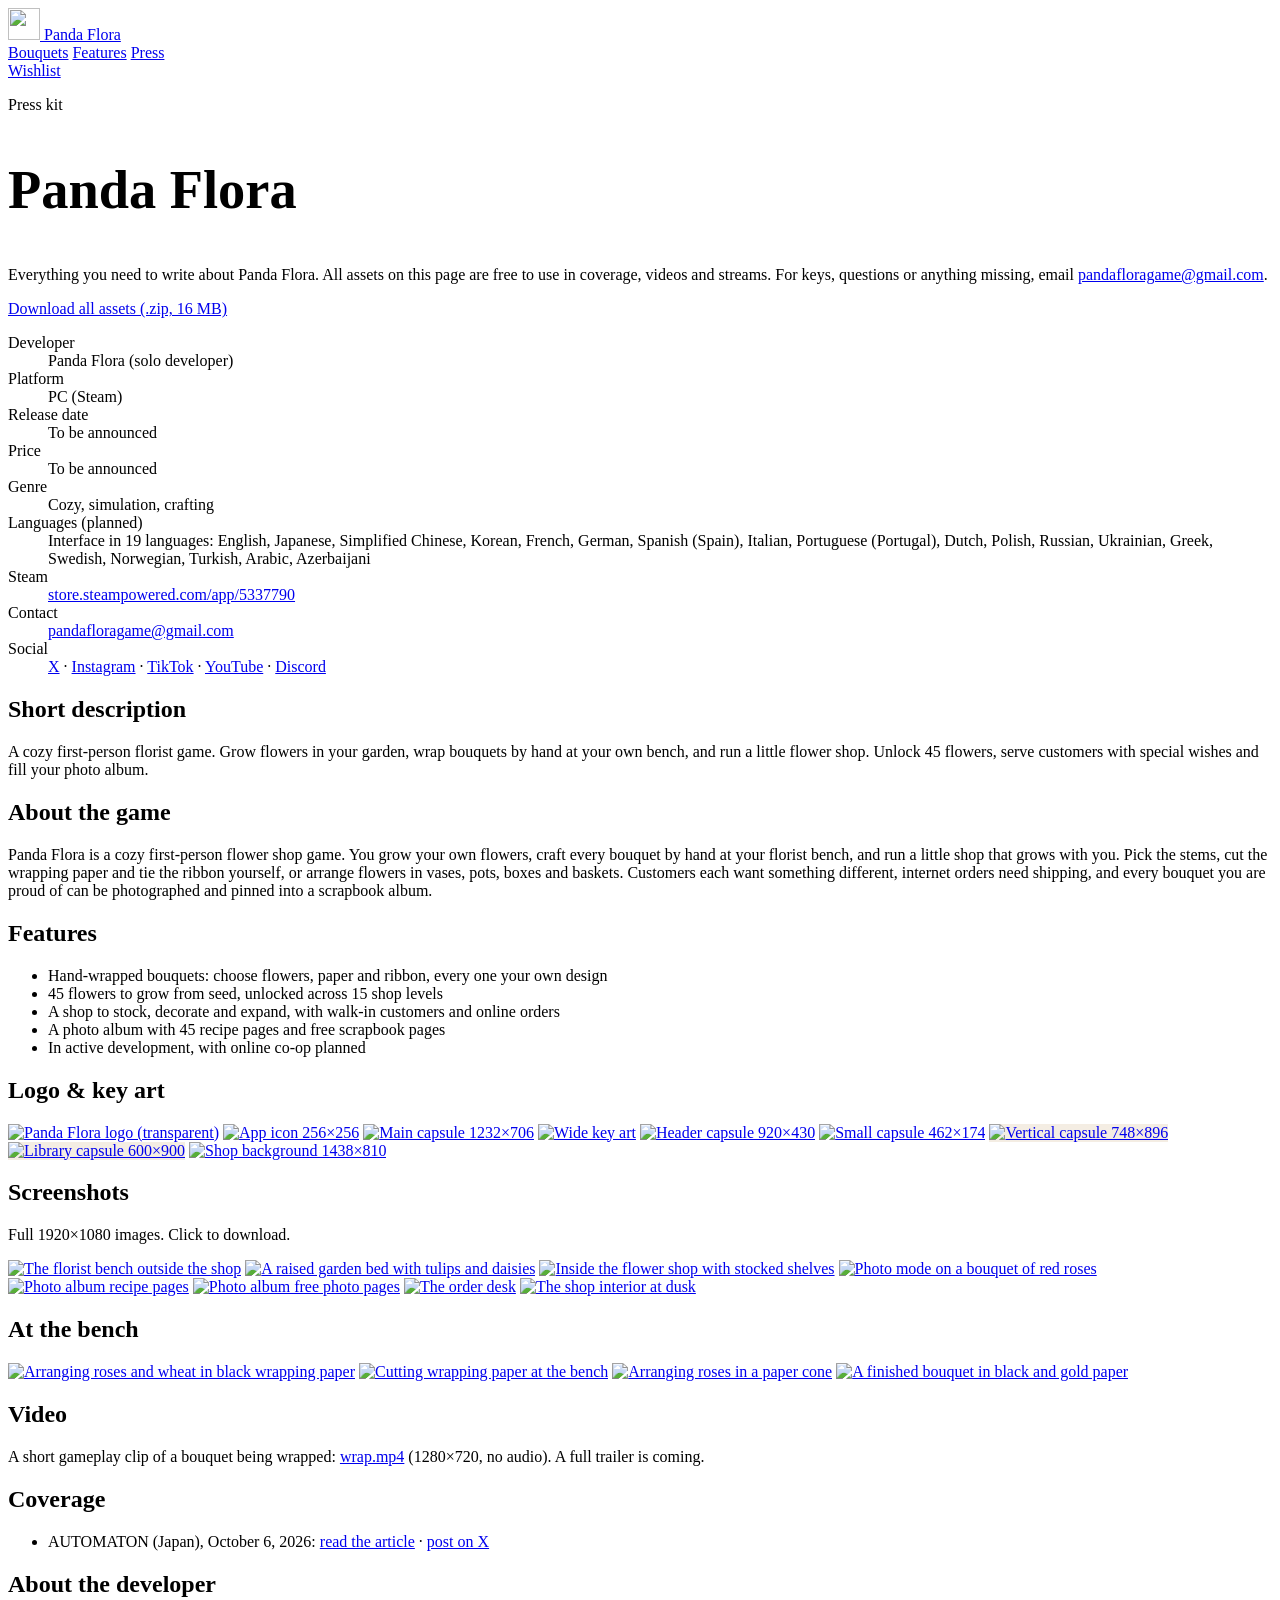
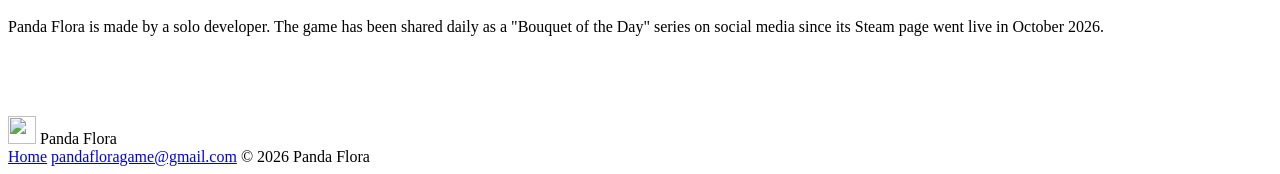
==== press.html @ a9ea6e79 "Add files via upload" ====
<!doctype html>
<html lang="en">
<head>
  <meta charset="utf-8">
  <meta name="viewport" content="width=device-width, initial-scale=1">
  <title>Press Kit · Panda Flora</title>
  <meta name="description" content="Press kit for Panda Flora, a cozy first-person flower shop game: fact sheet, description, logos, key art and screenshots.">
  <link rel="icon" type="image/png" href="assets/img/favicon.png">
  <link rel="preconnect" href="https://fonts.googleapis.com">
  <link rel="preconnect" href="https://fonts.gstatic.com" crossorigin>
  <link href="https://fonts.googleapis.com/css2?family=Fraunces:opsz,wght@9..144,500;9..144,600&family=Nunito+Sans:opsz,wght@6..12,400;6..12,600;6..12,700&display=swap" rel="stylesheet">
  <link rel="stylesheet" href="assets/css/style.css">
</head>
<body>

<header class="nav is-scrolled">
  <div class="nav__inner">
    <a class="nav__brand" href="index.html" aria-label="Panda Flora home">
      <img src="assets/img/favicon.png" alt="" width="32" height="32">
      <span>Panda Flora</span>
    </a>
    <nav class="nav__links" aria-label="Main">
      <a href="index.html#bouquets">Bouquets</a>
      <a href="index.html#features">Features</a>
      <a href="press.html" aria-current="page">Press</a>
    </nav>
    <div class="nav__actions">
      <a class="btn btn--small btn--primary js-steam" href="https://store.steampowered.com/app/5337790/Panda_Flora/">Wishlist</a>
    </div>
  </div>
</header>

<main class="wrap">
  <section class="press-hero">
    <p class="eyebrow">Press kit</p>
    <h1 style="font-size: clamp(2.2rem, 5vw, 3.4rem);">Panda Flora</h1>
    <p>Everything you need to write about Panda Flora. All assets on this page are free to use in coverage, videos and streams. For keys, questions or anything missing, email <a href="mailto:pandafloragame@gmail.com">pandafloragame@gmail.com</a>.</p>
    <p><a class="btn btn--primary" href="assets/presskit/panda-flora-presskit.zip" download>Download all assets (.zip, 16 MB)</a></p>
  </section>

  <div class="press-grid">
    <aside class="facts glass">
      <dl>
        <div><dt>Developer</dt><dd>Panda Flora (solo developer)</dd></div>
        <div><dt>Platform</dt><dd>PC (Steam)</dd></div>
        <div><dt>Release date</dt><dd>To be announced</dd></div>
        <div><dt>Price</dt><dd>To be announced</dd></div>
        <div><dt>Genre</dt><dd>Cozy, simulation, crafting</dd></div>
        <div><dt>Languages (planned)</dt><dd>Interface in 19 languages: English, Japanese, Simplified Chinese, Korean, French, German, Spanish (Spain), Italian, Portuguese (Portugal), Dutch, Polish, Russian, Ukrainian, Greek, Swedish, Norwegian, Turkish, Arabic, Azerbaijani</dd></div>
        <div><dt>Steam</dt><dd><a class="js-steam" href="https://store.steampowered.com/app/5337790/Panda_Flora/">store.steampowered.com/app/5337790</a></dd></div>
        <div><dt>Contact</dt><dd><a href="mailto:pandafloragame@gmail.com">pandafloragame@gmail.com</a></dd></div>
        <div><dt>Social</dt><dd><a href="https://x.com/PandaFloraGame" target="_blank" rel="noopener">X</a> · <a href="https://www.instagram.com/pandafloragame/" target="_blank" rel="noopener">Instagram</a> · <a href="https://www.tiktok.com/@pandafloragame" target="_blank" rel="noopener">TikTok</a> · <a href="https://www.youtube.com/@PandaFloraGame" target="_blank" rel="noopener">YouTube</a> · <a href="https://discord.gg/ZaYYqCMU4R" target="_blank" rel="noopener">Discord</a></dd></div>
      </dl>
    </aside>

    <div class="press-body">
      <h2>Short description</h2>
      <p>A cozy first-person florist game. Grow flowers in your garden, wrap bouquets by hand at your own bench, and run a little flower shop. Unlock 45 flowers, serve customers with special wishes and fill your photo album.</p>

      <h2>About the game</h2>
      <p>Panda Flora is a cozy first-person flower shop game. You grow your own flowers, craft every bouquet by hand at your florist bench, and run a little shop that grows with you. Pick the stems, cut the wrapping paper and tie the ribbon yourself, or arrange flowers in vases, pots, boxes and baskets. Customers each want something different, internet orders need shipping, and every bouquet you are proud of can be photographed and pinned into a scrapbook album.</p>

      <h2>Features</h2>
      <ul>
        <li>Hand-wrapped bouquets: choose flowers, paper and ribbon, every one your own design</li>
        <li>45 flowers to grow from seed, unlocked across 15 shop levels</li>
        <li>A shop to stock, decorate and expand, with walk-in customers and online orders</li>
        <li>A photo album with 45 recipe pages and free scrapbook pages</li>
        <li>In active development, with online co-op planned</li>
      </ul>

      <h2>Logo &amp; key art</h2>
      <div class="asset-grid">
        <a class="logo-tile" href="assets/img/press/panda-flora-logo-1280x720.png" download><img src="assets/img/logo.png" alt="Panda Flora logo (transparent)" loading="lazy"></a>
        <a class="logo-tile" href="assets/img/press/panda-flora-icon-256.png" download><img src="assets/img/press/panda-flora-icon-256.png" alt="App icon 256×256" loading="lazy"></a>
        <a href="assets/img/capsule.jpg" download><img src="assets/img/capsule.jpg" alt="Main capsule 1232×706" loading="lazy"></a>
        <a href="assets/img/hero.jpg" download><img src="assets/img/hero.jpg" alt="Wide key art" loading="lazy"></a>
        <a href="assets/img/press/panda-flora-header-920x430.png" download><img src="assets/img/press/panda-flora-header-920x430.png" alt="Header capsule 920×430" loading="lazy"></a>
        <a href="assets/img/press/panda-flora-small-462x174.png" download><img src="assets/img/press/panda-flora-small-462x174.png" alt="Small capsule 462×174" loading="lazy"></a>
        <a href="assets/img/press/panda-flora-vertical-748x896.png" download><img src="assets/img/press/panda-flora-vertical-748x896.png" alt="Vertical capsule 748×896" loading="lazy" style="object-fit:contain;background:#f4ede3"></a>
        <a href="assets/img/press/panda-flora-library-600x900.png" download><img src="assets/img/press/panda-flora-library-600x900.png" alt="Library capsule 600×900" loading="lazy" style="object-fit:contain;background:#f4ede3"></a>
        <a href="assets/img/press/panda-flora-background-1438x810.png" download><img src="assets/img/press/panda-flora-background-1438x810.png" alt="Shop background 1438×810" loading="lazy"></a>
      </div>

      <h2>Screenshots</h2>
      <p>Full 1920×1080 images. Click to download.</p>
      <div class="asset-grid">
        <a href="assets/img/press/ss-01.jpg" download><img src="assets/img/press/ss-01-thumb.jpg" alt="The florist bench outside the shop" loading="lazy"></a>
        <a href="assets/img/press/ss-02.jpg" download><img src="assets/img/press/ss-02-thumb.jpg" alt="A raised garden bed with tulips and daisies" loading="lazy"></a>
        <a href="assets/img/press/ss-03.jpg" download><img src="assets/img/press/ss-03-thumb.jpg" alt="Inside the flower shop with stocked shelves" loading="lazy"></a>
        <a href="assets/img/press/ss-04.jpg" download><img src="assets/img/press/ss-04-thumb.jpg" alt="Photo mode on a bouquet of red roses" loading="lazy"></a>
        <a href="assets/img/press/ss-05.jpg" download><img src="assets/img/press/ss-05-thumb.jpg" alt="Photo album recipe pages" loading="lazy"></a>
        <a href="assets/img/press/ss-06.jpg" download><img src="assets/img/press/ss-06-thumb.jpg" alt="Photo album free photo pages" loading="lazy"></a>
        <a href="assets/img/press/ss-07.jpg" download><img src="assets/img/press/ss-07-thumb.jpg" alt="The order desk" loading="lazy"></a>
        <a href="assets/img/press/ss-08.jpg" download><img src="assets/img/press/ss-08-thumb.jpg" alt="The shop interior at dusk" loading="lazy"></a>
      </div>

      <h2>At the bench</h2>
      <div class="asset-grid">
        <a href="assets/img/shots/wrap-day9.jpg" download><img src="assets/img/shots/wrap-day9.jpg" alt="Arranging roses and wheat in black wrapping paper" loading="lazy"></a>
        <a href="assets/img/shots/cut-paper.jpg" download><img src="assets/img/shots/cut-paper.jpg" alt="Cutting wrapping paper at the bench" loading="lazy"></a>
        <a href="assets/img/shots/arrange.jpg" download><img src="assets/img/shots/arrange.jpg" alt="Arranging roses in a paper cone" loading="lazy"></a>
        <a href="assets/img/shots/top-view.jpg" download><img src="assets/img/shots/top-view.jpg" alt="A finished bouquet in black and gold paper" loading="lazy"></a>
      </div>

      <h2>Video</h2>
      <p>A short gameplay clip of a bouquet being wrapped: <a href="assets/video/wrap.mp4" download>wrap.mp4</a> (1280×720, no audio). A full trailer is coming.</p>

      <h2>Coverage</h2>
      <ul>
        <li>AUTOMATON (Japan), October 6, 2026: <a href="https://automaton-media.com/articles/newsjp/20261006-471999/" target="_blank" rel="noopener">read the article</a> · <a href="https://x.com/AUTOMATONJapan/status/2107328982559629386" target="_blank" rel="noopener">post on X</a></li>
      </ul>

      <h2>About the developer</h2>
      <p>Panda Flora is made by a solo developer. The game has been shared daily as a "Bouquet of the Day" series on social media since its Steam page went live in October 2026.</p>
    </div>
  </div>
</main>

<footer class="footer" style="margin-top: 80px;">
  <div class="wrap footer__inner">
    <div class="footer__brand">
      <img src="assets/img/favicon.png" alt="" width="28" height="28">
      <span>Panda Flora</span>
    </div>
    <div class="footer__meta">
      <a href="index.html">Home</a>
      <a href="mailto:pandafloragame@gmail.com">pandafloragame@gmail.com</a>
      <span>© 2026 Panda Flora</span>
    </div>
  </div>
</footer>

<script>
  document.querySelectorAll(".js-steam").forEach(function (a) {
    a.href = "https://store.steampowered.com/app/5337790/Panda_Flora/?utm_source=pandaflora_site&utm_medium=presskit";
    a.target = "_blank"; a.rel = "noopener";
  });
</script>
</body>
</html>
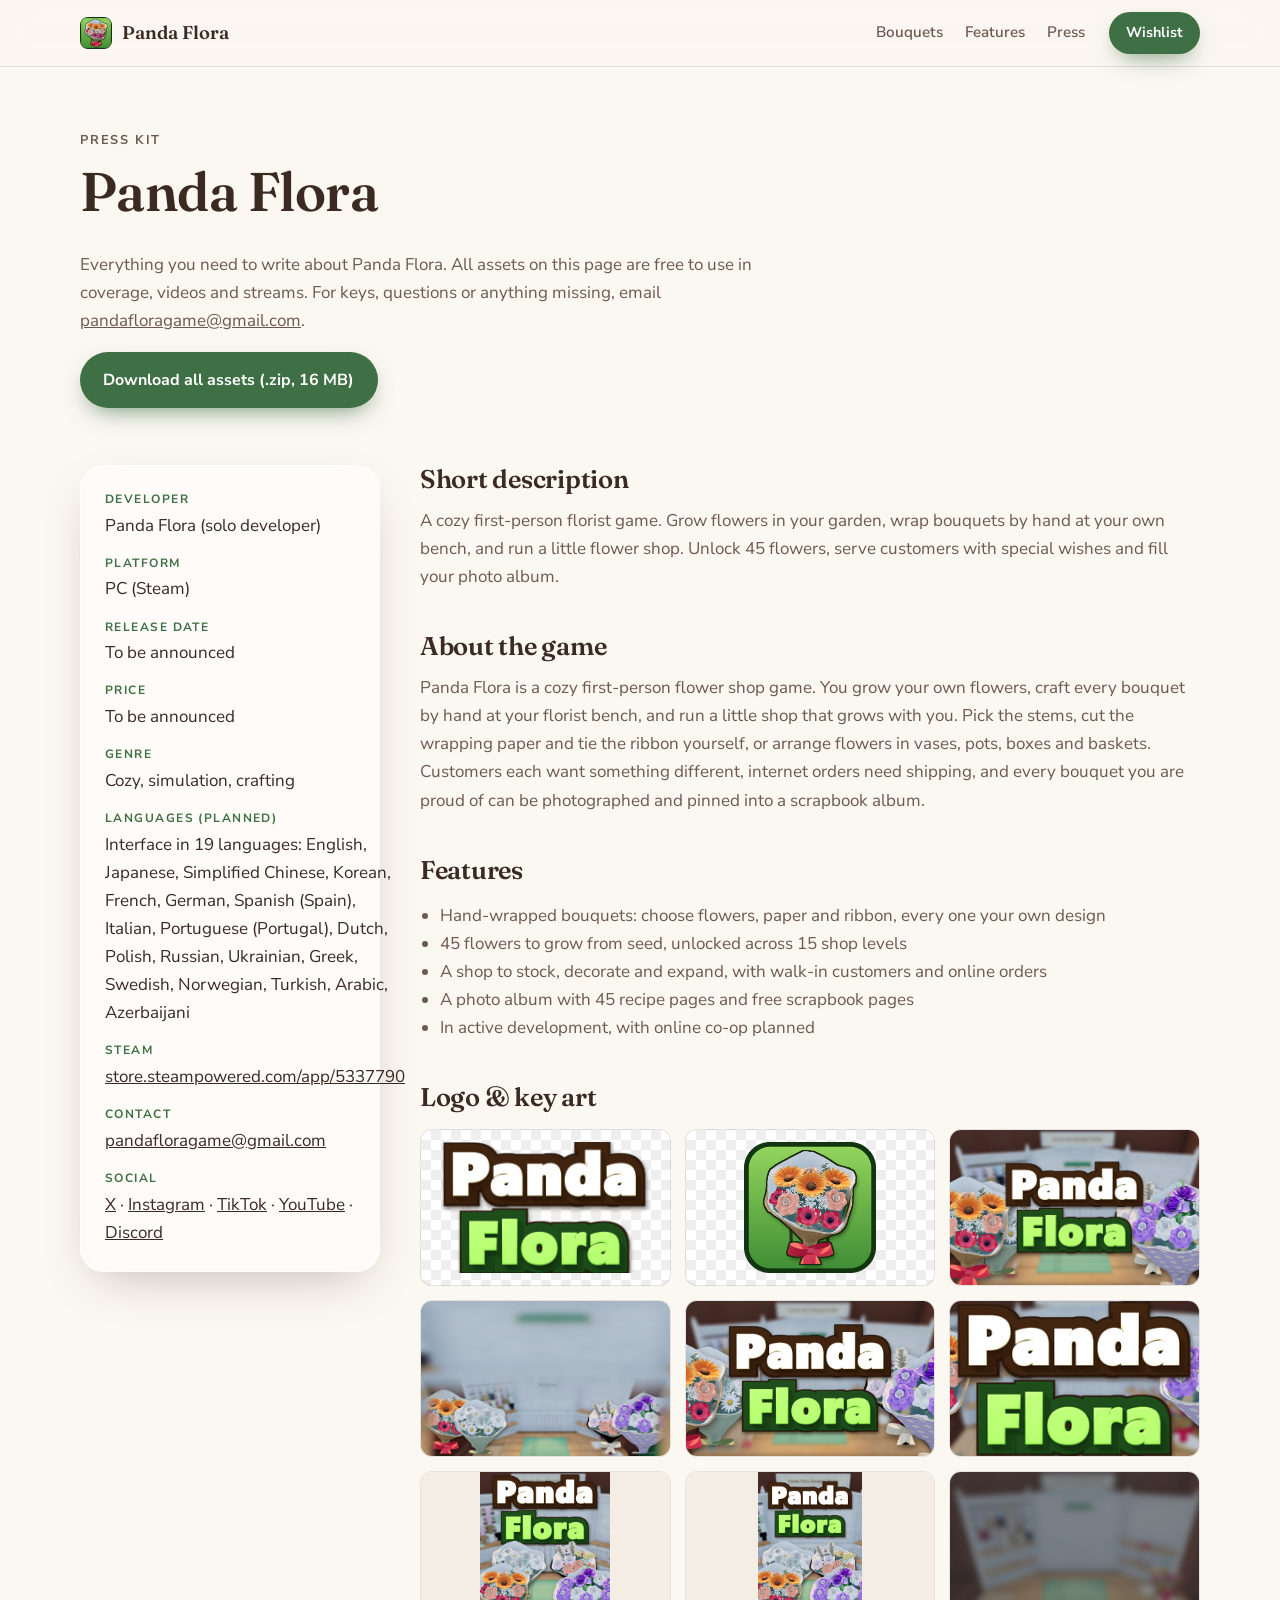
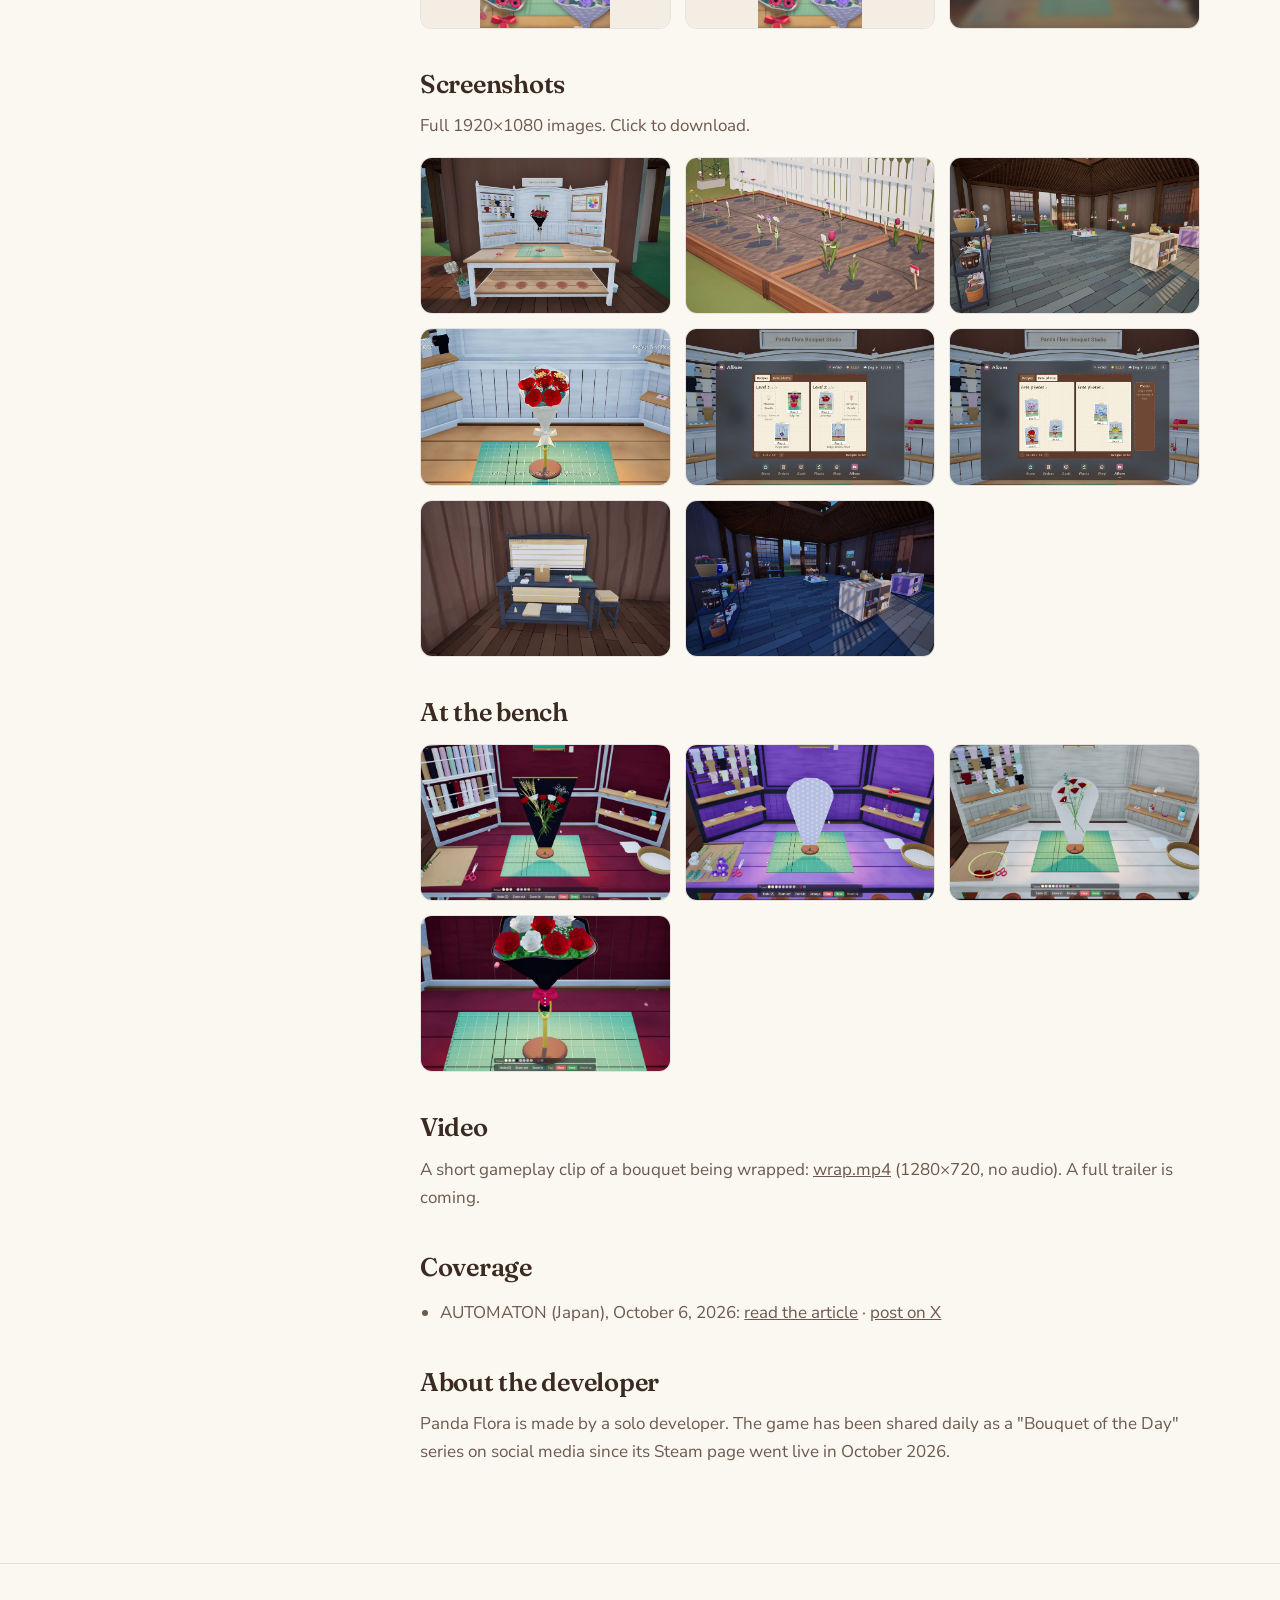
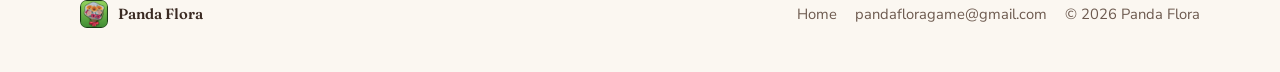
==== commit c9697601: "Add files via upload" ====
--- a/press.html
+++ b/press.html
@@ -137,5 +137,6 @@
     a.target = "_blank"; a.rel = "noopener";
   });
 </script>
+<script data-goatcounter="https://pandaflora.goatcounter.com/count" async src="//gc.zgo.at/count.js"></script>
 </body>
 </html>
--- a/assets/css/style.css
+++ b/assets/css/style.css
@@ -0,0 +1,274 @@
+:root {
+  --cream: #fbf7f1;
+  --paper: #f4ede3;
+  --ink: #3a2a22;
+  --ink-soft: #6d5a4f;
+  --sage: #5f8f62;
+  --sage-deep: #3f6f45;
+  --rose: #e7a3ad;
+  --rose-soft: #f6dde0;
+  --line: rgba(58, 42, 34, 0.12);
+  --glass: rgba(255, 255, 255, 0.55);
+  --glass-strong: rgba(255, 255, 255, 0.72);
+  --glass-border: rgba(255, 255, 255, 0.75);
+  --shadow: 0 18px 50px -20px rgba(58, 42, 34, 0.35);
+  --radius: 18px;
+  --bg-rgb: 251, 247, 241;
+  --band: var(--rose-soft);
+  --frame-bg: rgba(255, 255, 255, .6);
+  --card-bg: rgba(255, 255, 255, .38);
+  --card-border: rgba(255, 255, 255, .7);
+  --polaroid-bg: rgba(255, 255, 255, .82);
+  --cta-tint: rgba(246, 221, 224, .55);
+  --accent: var(--sage-deep);
+  --hero-tint: none;
+  --serif: "Fraunces", Georgia, serif;
+  --sans: "Nunito Sans", system-ui, -apple-system, "Segoe UI", sans-serif;
+  color-scheme: light;
+}
+/* Themes */
+html[data-theme="grey"] {
+  --cream: #eceef1; --paper: #e2e5e9; --ink: #23272c; --ink-soft: #5a636d; --bg-rgb: 236, 238, 241;
+  --rose: #8d97a3; --band: #dde1e6; --line: rgba(35, 39, 44, .12);
+  --glass: rgba(255, 255, 255, .42); --glass-strong: rgba(255, 255, 255, .6); --glass-border: rgba(255, 255, 255, .6);
+  --frame-bg: rgba(255, 255, 255, .45); --card-bg: rgba(225, 229, 234, .42); --card-border: rgba(255, 255, 255, .55);
+  --polaroid-bg: rgba(250, 251, 252, .8); --cta-tint: rgba(205, 212, 220, .5);
+  --shadow: 0 18px 50px -20px rgba(35, 39, 44, .35);
+  --hero-tint: linear-gradient(rgba(200, 206, 214, .28), rgba(200, 206, 214, .28));
+}
+html[data-theme="dark"] {
+  --cream: #141416; --paper: #1c1c1f; --ink: #f3efe8; --ink-soft: #b9b1a8; --bg-rgb: 20, 20, 22;
+  --rose: #e7a3ad; --band: #211c20; --line: rgba(255, 255, 255, .1); --accent: #9ccc9a;
+  --glass: rgba(28, 28, 32, .5); --glass-strong: rgba(36, 36, 40, .62); --glass-border: rgba(255, 255, 255, .14);
+  --frame-bg: rgba(255, 255, 255, .06); --card-bg: rgba(18, 18, 20, .5); --card-border: rgba(255, 255, 255, .16);
+  --polaroid-bg: rgba(34, 34, 38, .88); --cta-tint: rgba(231, 163, 173, .12);
+  --shadow: 0 22px 60px -22px rgba(0, 0, 0, .8);
+  --hero-tint: linear-gradient(rgba(10, 10, 12, .38), rgba(10, 10, 12, .38));
+  color-scheme: dark;
+}
+html[data-theme="dark"] .btn--glass { color: var(--ink); }
+html[data-theme="dark"] .lightbox { background: rgba(0, 0, 0, .6); }
+html[data-theme="sage"] {
+  --cream: #f1f5ee; --paper: #e6eee2; --ink: #2f3a2c; --ink-soft: #5f6d5a; --bg-rgb: 241, 245, 238;
+  --rose: #c98b6f; --band: #dde9d6; --line: rgba(47, 58, 44, .12);
+  --glass: rgba(255, 255, 255, .5); --glass-strong: rgba(255, 255, 255, .68); --glass-border: rgba(255, 255, 255, .7);
+  --frame-bg: rgba(255, 255, 255, .55); --card-bg: rgba(241, 247, 238, .45); --card-border: rgba(255, 255, 255, .7);
+  --polaroid-bg: rgba(255, 255, 255, .85); --cta-tint: rgba(205, 225, 196, .55);
+  --hero-tint: linear-gradient(rgba(214, 232, 206, .22), rgba(214, 232, 206, .22));
+}
+
+/* Theme picker (preview only) */
+.theme-pick { position: fixed; left: 16px; bottom: 16px; z-index: 60; display: flex; align-items: center; gap: 8px; padding: 8px 12px; border-radius: 999px; background: var(--glass-strong); border: 1px solid var(--glass-border); backdrop-filter: blur(14px); -webkit-backdrop-filter: blur(14px); box-shadow: var(--shadow); font-size: .8rem; font-weight: 700; color: var(--ink-soft); }
+.theme-pick button { width: 24px; height: 24px; border-radius: 50%; border: 2px solid transparent; cursor: pointer; padding: 0; }
+.theme-pick button[aria-pressed="true"] { border-color: var(--accent); box-shadow: 0 0 0 2px var(--cream) inset; }
+
+html[lang="ja"] { --serif: "Zen Maru Gothic", "Fraunces", serif; --sans: "Zen Maru Gothic", "Nunito Sans", sans-serif; }
+
+*, *::before, *::after { box-sizing: border-box; }
+html { scroll-behavior: smooth; }
+body {
+  margin: 0;
+  font-family: var(--sans);
+  font-size: 17px;
+  line-height: 1.65;
+  color: var(--ink);
+  background: var(--cream);
+  transition: background .4s ease, color .4s ease;
+  -webkit-font-smoothing: antialiased;
+  overflow-x: hidden;
+}
+img, video, iframe { display: block; max-width: 100%; }
+a { color: inherit; }
+h1, h2, h3 { font-family: var(--serif); font-weight: 600; line-height: 1.15; margin: 0 0 .5em; letter-spacing: -0.01em; }
+h2 { font-size: clamp(1.9rem, 3.6vw, 2.8rem); }
+h3 { font-size: clamp(1.4rem, 2.4vw, 1.75rem); }
+p { margin: 0 0 1em; }
+.wrap { width: min(1120px, 100% - 32px); margin-inline: auto; }
+
+/* Buttons */
+.btn {
+  display: inline-flex; align-items: center; gap: .55em;
+  padding: .85em 1.4em; border-radius: 999px;
+  font-weight: 700; font-size: 1rem; text-decoration: none;
+  transition: transform .2s ease, box-shadow .2s ease, background .2s ease;
+  border: 1px solid transparent; cursor: pointer;
+}
+.btn:hover { transform: translateY(-2px); }
+.btn__icon { width: 1.25em; height: 1.25em; }
+.btn--primary { background: var(--sage-deep); color: #fff; box-shadow: 0 10px 24px -10px rgba(63, 111, 69, .8); }
+.btn--primary:hover { background: #355f3b; }
+.btn--glass { background: var(--glass-strong); border-color: var(--glass-border); color: var(--ink); backdrop-filter: blur(12px); -webkit-backdrop-filter: blur(12px); }
+.btn--small { padding: .55em 1.1em; font-size: .9rem; }
+
+.glass {
+  background: var(--glass);
+  border: 1px solid var(--glass-border);
+  backdrop-filter: blur(18px) saturate(1.2);
+  -webkit-backdrop-filter: blur(18px) saturate(1.2);
+  box-shadow: var(--shadow);
+  border-radius: calc(var(--radius) + 6px);
+}
+.glass-frame {
+  margin: 0; padding: 10px; border-radius: calc(var(--radius) + 6px);
+  background: var(--frame-bg); border: 1px solid var(--glass-border);
+  box-shadow: var(--shadow);
+}
+.glass-frame img, .glass-frame video { border-radius: var(--radius); width: 100%; height: auto; }
+
+.eyebrow { font-size: .8rem; font-weight: 700; letter-spacing: .14em; text-transform: uppercase; color: var(--accent); margin-bottom: .8em; }
+html[lang="ja"] .eyebrow { letter-spacing: .06em; }
+
+/* Nav */
+.nav { position: fixed; inset: 0 0 auto; z-index: 50; padding: 12px 16px; transition: background .3s, box-shadow .3s; }
+.nav.is-scrolled { background: rgba(var(--bg-rgb), .78); backdrop-filter: blur(14px); -webkit-backdrop-filter: blur(14px); box-shadow: 0 1px 0 var(--line); }
+.nav__inner { max-width: 1120px; margin: 0 auto; display: flex; align-items: center; gap: 24px; }
+.nav__brand { display: flex; align-items: center; gap: 10px; text-decoration: none; font-family: var(--serif); font-weight: 600; font-size: 1.15rem; }
+.nav__brand img { border-radius: 8px; }
+.nav__links { display: flex; gap: 22px; margin-left: auto; }
+.nav__links a { text-decoration: none; font-weight: 600; font-size: .95rem; color: var(--ink-soft); }
+.nav__links a:hover { color: var(--ink); }
+.nav__actions { display: flex; align-items: center; gap: 10px; }
+.lang { white-space: nowrap; font: inherit; font-size: .85rem; font-weight: 700; color: var(--ink-soft); background: var(--glass); border: 1px solid var(--glass-border); border-radius: 999px; padding: .45em .9em; cursor: pointer; backdrop-filter: blur(10px); -webkit-backdrop-filter: blur(10px); }
+.lang:hover { color: var(--ink); }
+
+/* Hero */
+.hero { position: relative; min-height: min(92vh, 860px); display: grid; place-items: center; padding: 110px 16px 70px; overflow: hidden; isolation: isolate; }
+.hero__bg { position: absolute; inset: 0; z-index: -2; background: url("../img/hero.jpg") center bottom / cover no-repeat; }
+.hero::after { content: ""; position: absolute; inset: 0; z-index: -1; pointer-events: none; background: var(--hero-tint), radial-gradient(ellipse at center, rgba(var(--bg-rgb), .35) 0%, rgba(var(--bg-rgb), .1) 45%, rgba(var(--bg-rgb), 0) 70%), linear-gradient(to bottom, rgba(var(--bg-rgb), 0) 90%, var(--cream) 100%); }
+.hero__content { position: relative; z-index: 1; text-align: center; max-width: 580px; padding: 28px 28px 24px; border-radius: 28px; background: var(--card-bg); border: 1px solid var(--card-border); backdrop-filter: blur(16px) saturate(1.15); -webkit-backdrop-filter: blur(16px) saturate(1.15); box-shadow: var(--shadow); }
+.hero__logo { width: min(340px, 72%); height: auto; margin: 0 auto 10px; filter: drop-shadow(0 8px 16px rgba(58, 42, 34, .25)); }
+.hero__tagline { font-family: var(--serif); font-size: clamp(1.25rem, 2.6vw, 1.6rem); font-weight: 600; margin-bottom: .35em; }
+.hero__sub { color: var(--ink-soft); max-width: 30em; margin-inline: auto; }
+.hero__cta { display: flex; flex-wrap: wrap; gap: 12px; justify-content: center; margin: 22px 0 16px; }
+.hero__status { font-size: .88rem; color: var(--ink-soft); margin: 0; display: inline-flex; align-items: center; gap: 8px; }
+.dot { width: 8px; height: 8px; border-radius: 50%; background: var(--sage); box-shadow: 0 0 0 4px rgba(95, 143, 98, .2); }
+
+/* Featured on */
+.featured { padding: 8px 0 0; }
+.featured__inner { display: flex; flex-wrap: wrap; align-items: center; justify-content: center; gap: 14px 28px; }
+.featured__label { margin: 0; font-size: .78rem; font-weight: 700; letter-spacing: .14em; text-transform: uppercase; color: var(--ink-soft); }
+html[lang="ja"] .featured__label { letter-spacing: .06em; }
+.featured__list { display: flex; flex-wrap: wrap; justify-content: center; gap: 12px; }
+.featured__item { display: inline-flex; align-items: baseline; gap: 10px; padding: .55em 1.1em; border-radius: 999px; text-decoration: none; background: var(--glass); border: 1px solid var(--glass-border); box-shadow: 0 8px 20px -14px rgba(58, 42, 34, .5); backdrop-filter: blur(10px); -webkit-backdrop-filter: blur(10px); transition: transform .2s; }
+.featured__item:hover { transform: translateY(-2px); }
+.featured__name { font-family: var(--serif); font-weight: 600; font-size: 1.05rem; letter-spacing: .02em; }
+.featured__meta { font-size: .8rem; color: var(--ink-soft); }
+
+/* Sections */
+.section { padding: clamp(64px, 9vw, 120px) 0; }
+.section__head { text-align: center; max-width: 640px; margin-bottom: 40px; }
+.section__lead { color: var(--ink-soft); }
+
+.gameplay { padding-top: 40px; }
+.gameplay__grid { display: grid; grid-template-columns: 5fr 7fr; gap: clamp(28px, 5vw, 64px); align-items: center; }
+.gameplay__text p:last-child { color: var(--ink-soft); }
+
+/* Bouquet marquee */
+.bouquets { background: linear-gradient(180deg, var(--cream) 0%, var(--band) 50%, var(--cream) 100%); overflow: hidden; }
+.marquee { position: relative; padding: 24px 0 36px; -webkit-mask-image: linear-gradient(90deg, transparent, #000 8%, #000 92%, transparent); mask-image: linear-gradient(90deg, transparent, #000 8%, #000 92%, transparent); }
+.marquee__track { display: flex; gap: 28px; width: max-content; animation: drift 60s linear infinite; }
+.marquee:hover .marquee__track, .marquee:focus-within .marquee__track { animation-play-state: paused; }
+@keyframes drift { to { transform: translateX(-50%); } }
+.polaroid {
+  flex: 0 0 auto; width: 230px; margin: 0; padding: 10px 10px 14px; border: 0; cursor: zoom-in;
+  background: var(--polaroid-bg); border-radius: 6px; box-shadow: 0 14px 30px -14px rgba(58, 42, 34, .45);
+  transform: rotate(var(--tilt, 0deg)); transition: transform .3s ease, box-shadow .3s ease; font: inherit; color: inherit; text-align: left;
+}
+.polaroid:hover, .polaroid:focus-visible { transform: rotate(0) translateY(-6px) scale(1.03); box-shadow: 0 22px 40px -16px rgba(58, 42, 34, .5); outline: none; }
+.polaroid img { width: 100%; height: auto; aspect-ratio: 1 / 1; object-fit: cover; object-position: center 30%; border-radius: 3px; }
+.polaroid__day { display: block; margin-top: 10px; font-family: var(--serif); font-weight: 600; font-size: 1.02rem; }
+.polaroid__name { display: block; font-size: .82rem; line-height: 1.4; color: var(--ink-soft); }
+.bouquets__follow { text-align: center; color: var(--ink-soft); font-size: .95rem; }
+.bouquets__follow a { font-weight: 700; color: var(--accent); text-decoration: none; }
+.bouquets__follow a:hover { text-decoration: underline; }
+
+/* Features */
+.features .wrap { display: grid; gap: clamp(56px, 8vw, 100px); }
+.feature { display: grid; grid-template-columns: 7fr 5fr; gap: clamp(28px, 5vw, 64px); align-items: center; }
+.feature--flip { grid-template-columns: 5fr 7fr; }
+.feature--flip .feature__img { order: 2; }
+.feature__num { display: inline-block; font-family: var(--serif); font-size: .95rem; color: var(--rose); font-weight: 600; margin-bottom: .6em; padding: .2em .7em; border: 1px solid var(--rose); border-radius: 999px; }
+.feature__text p { color: var(--ink-soft); }
+
+/* CTA band */
+.cta-band { padding-top: 0; }
+.cta-band__card { display: grid; grid-template-columns: 1fr auto; gap: 32px; align-items: center; padding: clamp(24px, 4vw, 44px); background: linear-gradient(135deg, var(--glass-strong), var(--cta-tint)); }
+.cta-band__text p { color: var(--ink-soft); margin: 0; }
+.cta-band__widget iframe { width: 646px; max-width: 100%; height: 190px; border: 0; border-radius: 10px; }
+
+/* Dev note */
+.devnote { padding-top: 0; }
+.devnote__inner { display: flex; gap: 28px; align-items: flex-start; max-width: 760px; }
+.devnote__icon { border-radius: 22px; box-shadow: var(--shadow); flex: 0 0 auto; }
+.devnote p { color: var(--ink-soft); }
+.link-arrow { font-weight: 700; color: var(--accent); text-decoration: none; }
+.link-arrow::after { content: " →"; transition: margin .2s; }
+.link-arrow:hover::after { margin-left: 4px; }
+
+/* Footer */
+.footer { border-top: 1px solid var(--line); padding: 36px 0 44px; font-size: .92rem; color: var(--ink-soft); }
+.footer__inner { display: flex; flex-wrap: wrap; gap: 18px 32px; align-items: center; justify-content: space-between; }
+.footer__brand { display: flex; align-items: center; gap: 10px; font-family: var(--serif); font-weight: 600; color: var(--ink); }
+.footer__brand img { border-radius: 7px; }
+.footer__links, .footer__meta { display: flex; flex-wrap: wrap; gap: 8px 18px; }
+.footer a { text-decoration: none; }
+.footer a:hover { color: var(--ink); text-decoration: underline; }
+
+/* Lightbox */
+.lightbox { position: fixed; inset: 0; z-index: 100; display: grid; place-items: center; padding: 24px; background: rgba(40, 30, 25, .55); backdrop-filter: blur(10px); -webkit-backdrop-filter: blur(10px); }
+.lightbox[hidden] { display: none; }
+.lightbox figure { margin: 0; max-width: min(640px, 100%); background: var(--polaroid-bg); padding: 14px 14px 18px; border-radius: 8px; box-shadow: var(--shadow); }
+.lightbox img { width: 100%; max-height: 70vh; object-fit: contain; border-radius: 4px; }
+.lightbox figcaption { margin-top: 12px; font-family: var(--serif); font-size: 1.1rem; }
+.lightbox figcaption small { display: block; font-family: var(--sans); font-size: .9rem; color: var(--ink-soft); }
+.lightbox__close { position: absolute; top: 16px; right: 20px; width: 44px; height: 44px; border-radius: 50%; border: 1px solid var(--glass-border); background: var(--glass-strong); font-size: 1.6rem; line-height: 1; cursor: pointer; color: var(--ink); }
+
+/* Press page */
+.press-hero { padding: 130px 0 40px; }
+.press-hero p { color: var(--ink-soft); max-width: 42em; }
+.press-grid { display: grid; grid-template-columns: 300px 1fr; gap: 40px; align-items: start; }
+.facts { padding: 24px; position: sticky; top: 90px; }
+.facts dl { margin: 0; display: grid; gap: 14px; }
+.facts dt { font-size: .75rem; font-weight: 700; letter-spacing: .12em; text-transform: uppercase; color: var(--accent); }
+.facts dd { margin: 2px 0 0; }
+.press-body h2 { font-size: 1.6rem; margin-top: 1.6em; }
+.press-body h2:first-child { margin-top: 0; }
+.press-body ul { padding-left: 1.2em; color: var(--ink-soft); }
+.press-body p { color: var(--ink-soft); }
+.asset-grid { display: grid; grid-template-columns: repeat(auto-fill, minmax(200px, 1fr)); gap: 14px; margin: 16px 0 8px; }
+.asset-grid a { display: block; border-radius: 12px; overflow: hidden; border: 1px solid var(--line); background: var(--frame-bg); }
+.asset-grid img { width: 100%; aspect-ratio: 16 / 10; object-fit: cover; transition: transform .3s; }
+.asset-grid a:hover img { transform: scale(1.04); }
+.logo-tile { background: repeating-conic-gradient(#eee 0 25%, #fff 0 50%) 0 0 / 20px 20px !important; }
+.logo-tile img { object-fit: contain !important; padding: 12px; }
+
+/* Reveal */
+.reveal { opacity: 0; transform: translateY(18px); transition: opacity .7s ease, transform .7s ease; }
+.reveal.is-in { opacity: 1; transform: none; }
+
+/* Responsive */
+@media (max-width: 860px) {
+  .nav__links { display: none; }
+  .nav__actions { margin-left: auto; }
+  .gameplay__grid, .feature, .feature--flip, .cta-band__card, .press-grid { grid-template-columns: 1fr; }
+  .feature--flip .feature__img { order: 0; }
+  .cta-band__widget iframe { width: 100%; }
+  .facts { position: static; }
+}
+@media (max-width: 520px) {
+  body { font-size: 16px; }
+  .hero { min-height: auto; padding-top: 96px; }
+  .hero__bg { background-position: 6% bottom; }
+  .hero__content { padding: 22px 16px 18px; }
+  .hero .btn { width: 100%; justify-content: center; }
+  .nav .btn { width: auto; }
+  .nav__brand span { display: none; }
+  .polaroid { width: 180px; }
+  .devnote__inner { flex-direction: column; }
+}
+@media (prefers-reduced-motion: reduce) {
+  .marquee__track { animation: none; }
+  .marquee { overflow-x: auto; }
+  .reveal { opacity: 1; transform: none; transition: none; }
+  html { scroll-behavior: auto; }
+}
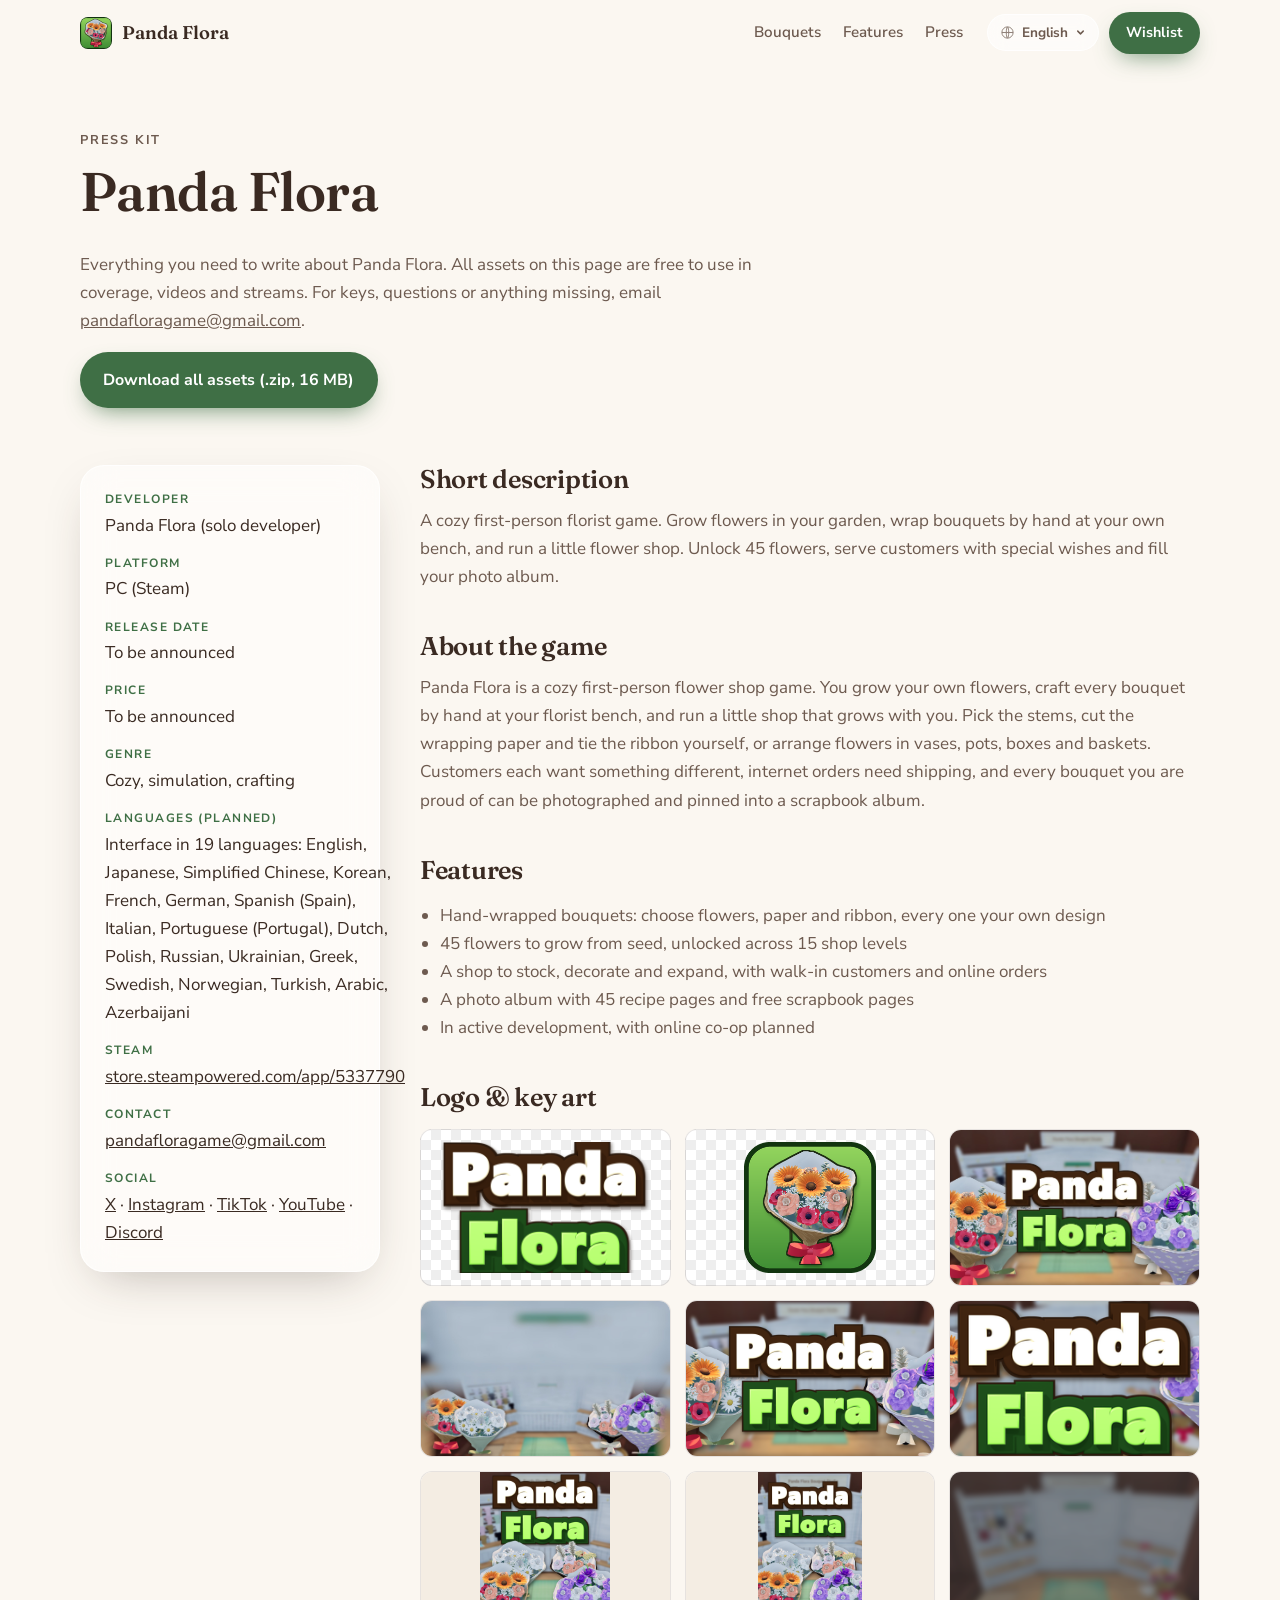
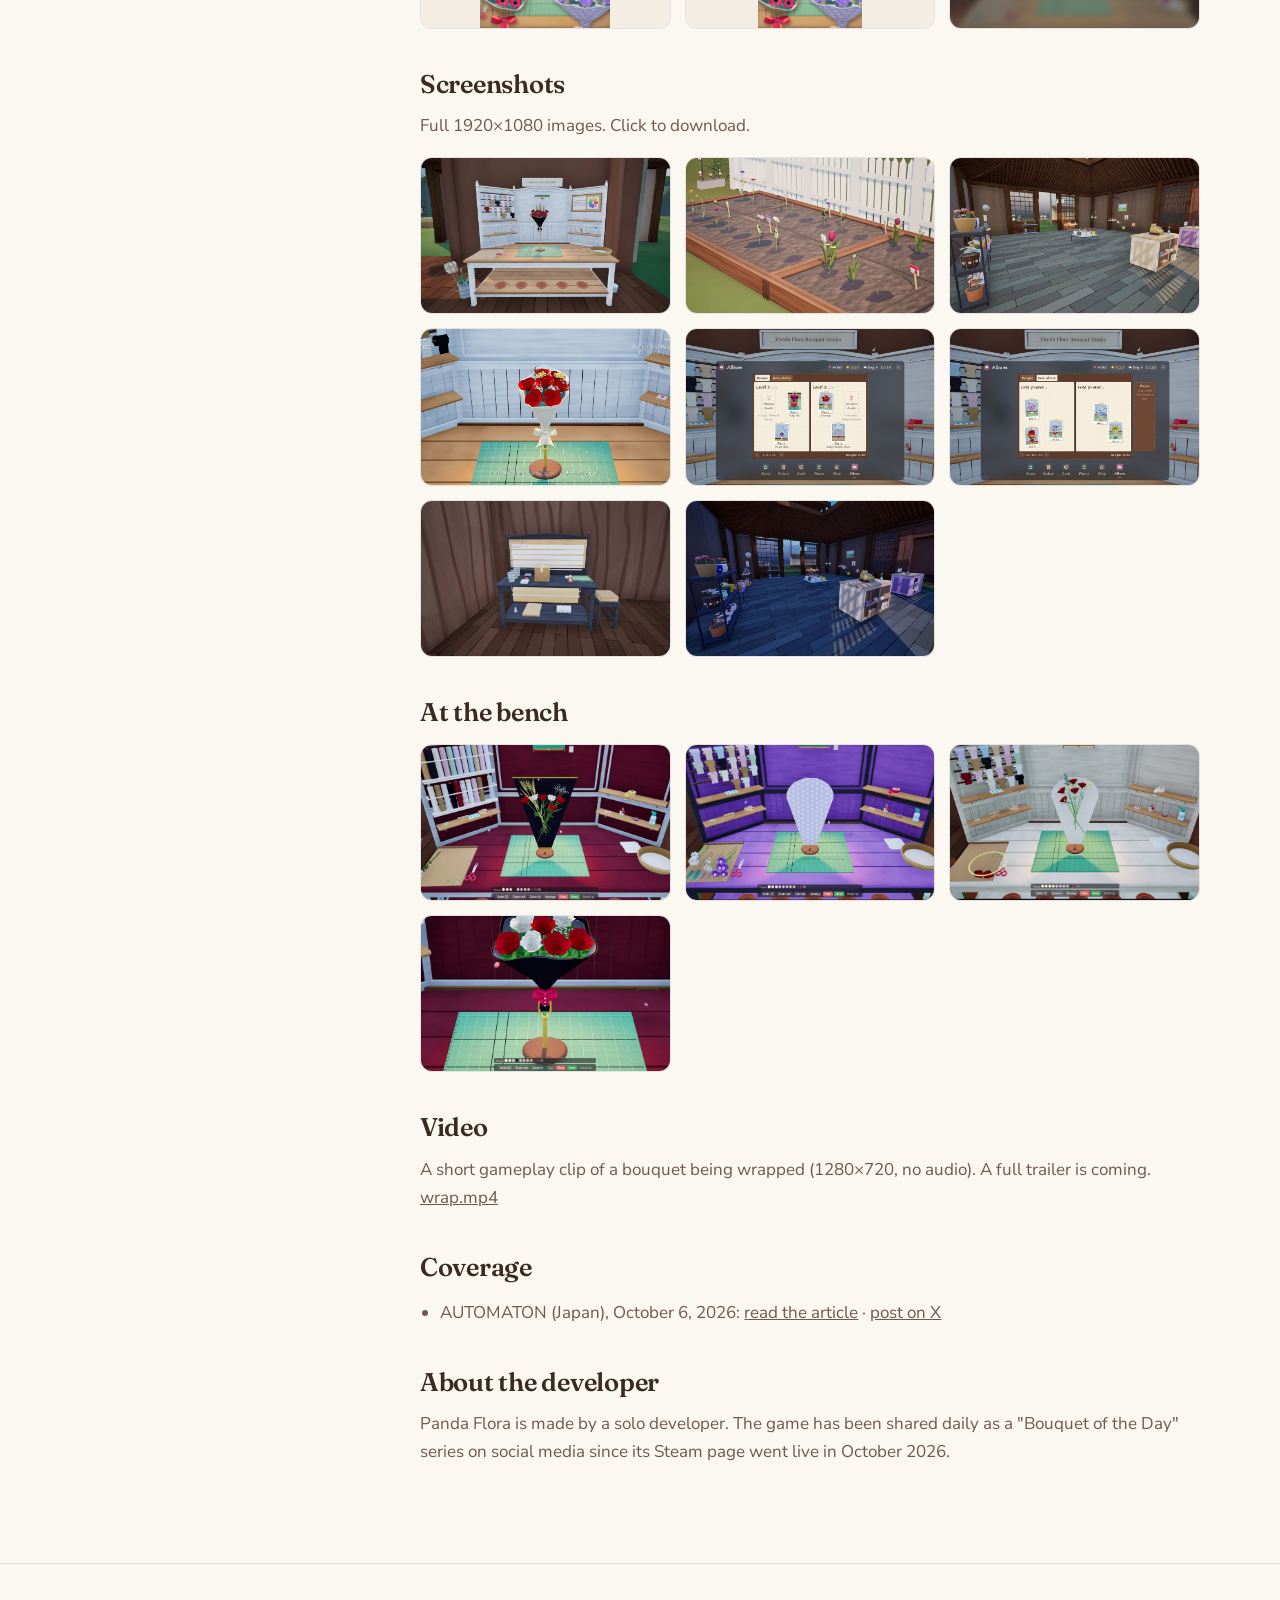
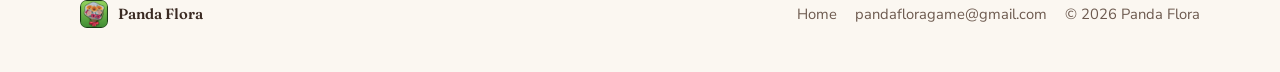
==== commit e1b3bf25: "20 languages with glass language menu, translated press kit" ====
--- a/press.html
+++ b/press.html
@@ -8,7 +8,7 @@
   <link rel="icon" type="image/png" href="assets/img/favicon.png">
   <link rel="preconnect" href="https://fonts.googleapis.com">
   <link rel="preconnect" href="https://fonts.gstatic.com" crossorigin>
-  <link href="https://fonts.googleapis.com/css2?family=Fraunces:opsz,wght@9..144,500;9..144,600&family=Nunito+Sans:opsz,wght@6..12,400;6..12,600;6..12,700&display=swap" rel="stylesheet">
+  <link href="https://fonts.googleapis.com/css2?family=Fraunces:opsz,wght@9..144,500;9..144,600&family=Nunito+Sans:opsz,wght@6..12,400;6..12,600;6..12,700&family=Zen+Maru+Gothic:wght@500;700&family=Noto+Sans+TC:wght@400;700&family=Noto+Serif+TC:wght@600&family=Noto+Sans+KR:wght@400;700&family=Noto+Sans+SC:wght@400;700&family=Noto+Serif+SC:wght@600&family=Noto+Sans+Arabic:wght@400;700&family=Noto+Naskh+Arabic:wght@600&display=swap" rel="stylesheet">
   <link rel="stylesheet" href="assets/css/style.css">
 </head>
 <body>
@@ -20,56 +20,64 @@
       <span>Panda Flora</span>
     </a>
     <nav class="nav__links" aria-label="Main">
-      <a href="index.html#bouquets">Bouquets</a>
-      <a href="index.html#features">Features</a>
-      <a href="press.html" aria-current="page">Press</a>
+      <a href="index.html#bouquets" data-i18n="nav.bouquets">Bouquets</a>
+      <a href="index.html#features" data-i18n="nav.features">Features</a>
+      <a href="press.html" aria-current="page" data-i18n="nav.press">Press</a>
     </nav>
     <div class="nav__actions">
-      <a class="btn btn--small btn--primary js-steam" href="https://store.steampowered.com/app/5337790/Panda_Flora/">Wishlist</a>
+      <div class="langmenu" id="langMenu">
+        <button class="lang langmenu__btn" type="button" id="langBtn" aria-haspopup="listbox" aria-expanded="false" aria-label="Language">
+          <svg class="langmenu__globe" viewBox="0 0 24 24" aria-hidden="true"><circle cx="12" cy="12" r="9" fill="none" stroke="currentColor" stroke-width="1.6"/><path d="M3 12h18M12 3c2.6 2.6 2.6 15.4 0 18M12 3c-2.6 2.6-2.6 15.4 0 18" fill="none" stroke="currentColor" stroke-width="1.6"/></svg>
+          <span id="langCurrent">English</span>
+          <svg class="langmenu__chev" viewBox="0 0 12 12" aria-hidden="true"><path d="M3 4.5 6 7.5 9 4.5" fill="none" stroke="currentColor" stroke-width="1.6" stroke-linecap="round" stroke-linejoin="round"/></svg>
+        </button>
+        <ul class="langmenu__list" role="listbox" aria-label="Language" hidden></ul>
+      </div>
+      <a class="btn btn--small btn--primary js-steam" href="https://store.steampowered.com/app/5337790/Panda_Flora/" data-i18n="nav.wishlist">Wishlist</a>
     </div>
   </div>
 </header>
 
 <main class="wrap">
   <section class="press-hero">
-    <p class="eyebrow">Press kit</p>
+    <p class="eyebrow" data-i18n="p.eyebrow">Press kit</p>
     <h1 style="font-size: clamp(2.2rem, 5vw, 3.4rem);">Panda Flora</h1>
-    <p>Everything you need to write about Panda Flora. All assets on this page are free to use in coverage, videos and streams. For keys, questions or anything missing, email <a href="mailto:pandafloragame@gmail.com">pandafloragame@gmail.com</a>.</p>
-    <p><a class="btn btn--primary" href="assets/presskit/panda-flora-presskit.zip" download>Download all assets (.zip, 16 MB)</a></p>
+    <p><span data-i18n="p.intro">Everything you need to write about Panda Flora. All assets on this page are free to use in coverage, videos and streams. For keys, questions or anything missing, email</span> <a href="mailto:pandafloragame@gmail.com">pandafloragame@gmail.com</a>.</p>
+    <p><a class="btn btn--primary" href="assets/presskit/panda-flora-presskit.zip" download data-i18n="p.download">Download all assets (.zip, 16 MB)</a></p>
   </section>
 
   <div class="press-grid">
     <aside class="facts glass">
       <dl>
-        <div><dt>Developer</dt><dd>Panda Flora (solo developer)</dd></div>
-        <div><dt>Platform</dt><dd>PC (Steam)</dd></div>
-        <div><dt>Release date</dt><dd>To be announced</dd></div>
-        <div><dt>Price</dt><dd>To be announced</dd></div>
-        <div><dt>Genre</dt><dd>Cozy, simulation, crafting</dd></div>
-        <div><dt>Languages (planned)</dt><dd>Interface in 19 languages: English, Japanese, Simplified Chinese, Korean, French, German, Spanish (Spain), Italian, Portuguese (Portugal), Dutch, Polish, Russian, Ukrainian, Greek, Swedish, Norwegian, Turkish, Arabic, Azerbaijani</dd></div>
+        <div><dt data-i18n="l.dev">Developer</dt><dd data-i18n="v.dev">Panda Flora (solo developer)</dd></div>
+        <div><dt data-i18n="l.platform">Platform</dt><dd>PC (Steam)</dd></div>
+        <div><dt data-i18n="l.release">Release date</dt><dd data-i18n="v.tba">To be announced</dd></div>
+        <div><dt data-i18n="l.price">Price</dt><dd data-i18n="v.tba">To be announced</dd></div>
+        <div><dt data-i18n="l.genre">Genre</dt><dd data-i18n="v.genre">Cozy, simulation, crafting</dd></div>
+        <div><dt data-i18n="l.langs">Languages (planned)</dt><dd><span data-i18n="v.langs">Interface in 19 languages</span>: English, Japanese, Simplified Chinese, Korean, French, German, Spanish (Spain), Italian, Portuguese (Portugal), Dutch, Polish, Russian, Ukrainian, Greek, Swedish, Norwegian, Turkish, Arabic, Azerbaijani</dd></div>
         <div><dt>Steam</dt><dd><a class="js-steam" href="https://store.steampowered.com/app/5337790/Panda_Flora/">store.steampowered.com/app/5337790</a></dd></div>
-        <div><dt>Contact</dt><dd><a href="mailto:pandafloragame@gmail.com">pandafloragame@gmail.com</a></dd></div>
-        <div><dt>Social</dt><dd><a href="https://x.com/PandaFloraGame" target="_blank" rel="noopener">X</a> · <a href="https://www.instagram.com/pandafloragame/" target="_blank" rel="noopener">Instagram</a> · <a href="https://www.tiktok.com/@pandafloragame" target="_blank" rel="noopener">TikTok</a> · <a href="https://www.youtube.com/@PandaFloraGame" target="_blank" rel="noopener">YouTube</a> · <a href="https://discord.gg/ZaYYqCMU4R" target="_blank" rel="noopener">Discord</a></dd></div>
+        <div><dt data-i18n="l.contact">Contact</dt><dd><a href="mailto:pandafloragame@gmail.com">pandafloragame@gmail.com</a></dd></div>
+        <div><dt data-i18n="l.social">Social</dt><dd><a href="https://x.com/PandaFloraGame" target="_blank" rel="noopener">X</a> · <a href="https://www.instagram.com/pandafloragame/" target="_blank" rel="noopener">Instagram</a> · <a href="https://www.tiktok.com/@pandafloragame" target="_blank" rel="noopener">TikTok</a> · <a href="https://www.youtube.com/@PandaFloraGame" target="_blank" rel="noopener">YouTube</a> · <a href="https://discord.gg/ZaYYqCMU4R" target="_blank" rel="noopener">Discord</a></dd></div>
       </dl>
     </aside>
 
     <div class="press-body">
-      <h2>Short description</h2>
-      <p>A cozy first-person florist game. Grow flowers in your garden, wrap bouquets by hand at your own bench, and run a little flower shop. Unlock 45 flowers, serve customers with special wishes and fill your photo album.</p>
+      <h2 data-i18n="h.short">Short description</h2>
+      <p data-i18n="p.short">A cozy first-person florist game. Grow flowers in your garden, wrap bouquets by hand at your own bench, and run a little flower shop. Unlock 45 flowers, serve customers with special wishes and fill your photo album.</p>
 
-      <h2>About the game</h2>
-      <p>Panda Flora is a cozy first-person flower shop game. You grow your own flowers, craft every bouquet by hand at your florist bench, and run a little shop that grows with you. Pick the stems, cut the wrapping paper and tie the ribbon yourself, or arrange flowers in vases, pots, boxes and baskets. Customers each want something different, internet orders need shipping, and every bouquet you are proud of can be photographed and pinned into a scrapbook album.</p>
+      <h2 data-i18n="h.about">About the game</h2>
+      <p data-i18n="p.about">Panda Flora is a cozy first-person flower shop game. You grow your own flowers, craft every bouquet by hand at your florist bench, and run a little shop that grows with you. Pick the stems, cut the wrapping paper and tie the ribbon yourself, or arrange flowers in vases, pots, boxes and baskets. Customers each want something different, internet orders need shipping, and every bouquet you are proud of can be photographed and pinned into a scrapbook album.</p>
 
-      <h2>Features</h2>
+      <h2 data-i18n="h.features">Features</h2>
       <ul>
-        <li>Hand-wrapped bouquets: choose flowers, paper and ribbon, every one your own design</li>
-        <li>45 flowers to grow from seed, unlocked across 15 shop levels</li>
-        <li>A shop to stock, decorate and expand, with walk-in customers and online orders</li>
-        <li>A photo album with 45 recipe pages and free scrapbook pages</li>
-        <li>In active development, with online co-op planned</li>
+        <li data-i18n="p.f1">Hand-wrapped bouquets: choose flowers, paper and ribbon, every one your own design</li>
+        <li data-i18n="p.f2">45 flowers to grow from seed, unlocked across 15 shop levels</li>
+        <li data-i18n="p.f3">A shop to stock, decorate and expand, with walk-in customers and online orders</li>
+        <li data-i18n="p.f4">A photo album with 45 recipe pages and free scrapbook pages</li>
+        <li data-i18n="p.coop">In active development, with online co-op planned</li>
       </ul>
 
-      <h2>Logo &amp; key art</h2>
+      <h2 data-i18n="h.logo">Logo &amp; key art</h2>
       <div class="asset-grid">
         <a class="logo-tile" href="assets/img/press/panda-flora-logo-1280x720.png" download><img src="assets/img/logo.png" alt="Panda Flora logo (transparent)" loading="lazy"></a>
         <a class="logo-tile" href="assets/img/press/panda-flora-icon-256.png" download><img src="assets/img/press/panda-flora-icon-256.png" alt="App icon 256×256" loading="lazy"></a>
@@ -82,8 +90,8 @@
         <a href="assets/img/press/panda-flora-background-1438x810.png" download><img src="assets/img/press/panda-flora-background-1438x810.png" alt="Shop background 1438×810" loading="lazy"></a>
       </div>
 
-      <h2>Screenshots</h2>
-      <p>Full 1920×1080 images. Click to download.</p>
+      <h2 data-i18n="h.shots">Screenshots</h2>
+      <p data-i18n="p.shotsnote">Full 1920×1080 images. Click to download.</p>
       <div class="asset-grid">
         <a href="assets/img/press/ss-01.jpg" download><img src="assets/img/press/ss-01-thumb.jpg" alt="The florist bench outside the shop" loading="lazy"></a>
         <a href="assets/img/press/ss-02.jpg" download><img src="assets/img/press/ss-02-thumb.jpg" alt="A raised garden bed with tulips and daisies" loading="lazy"></a>
@@ -95,7 +103,7 @@
         <a href="assets/img/press/ss-08.jpg" download><img src="assets/img/press/ss-08-thumb.jpg" alt="The shop interior at dusk" loading="lazy"></a>
       </div>
 
-      <h2>At the bench</h2>
+      <h2 data-i18n="h.bench">At the bench</h2>
       <div class="asset-grid">
         <a href="assets/img/shots/wrap-day9.jpg" download><img src="assets/img/shots/wrap-day9.jpg" alt="Arranging roses and wheat in black wrapping paper" loading="lazy"></a>
         <a href="assets/img/shots/cut-paper.jpg" download><img src="assets/img/shots/cut-paper.jpg" alt="Cutting wrapping paper at the bench" loading="lazy"></a>
@@ -103,16 +111,16 @@
         <a href="assets/img/shots/top-view.jpg" download><img src="assets/img/shots/top-view.jpg" alt="A finished bouquet in black and gold paper" loading="lazy"></a>
       </div>
 
-      <h2>Video</h2>
-      <p>A short gameplay clip of a bouquet being wrapped: <a href="assets/video/wrap.mp4" download>wrap.mp4</a> (1280×720, no audio). A full trailer is coming.</p>
+      <h2 data-i18n="h.video">Video</h2>
+      <p><span data-i18n="p.video">A short gameplay clip of a bouquet being wrapped (1280×720, no audio). A full trailer is coming.</span> <a href="assets/video/wrap.mp4" download>wrap.mp4</a></p>
 
-      <h2>Coverage</h2>
+      <h2 data-i18n="h.coverage">Coverage</h2>
       <ul>
-        <li>AUTOMATON (Japan), October 6, 2026: <a href="https://automaton-media.com/articles/newsjp/20261006-471999/" target="_blank" rel="noopener">read the article</a> · <a href="https://x.com/AUTOMATONJapan/status/2107328982559629386" target="_blank" rel="noopener">post on X</a></li>
+        <li>AUTOMATON (Japan), October 6, 2026: <a href="https://automaton-media.com/articles/newsjp/20261006-471999/" target="_blank" rel="noopener" data-i18n="p.article">read the article</a> · <a href="https://x.com/AUTOMATONJapan/status/2107328982559629386" target="_blank" rel="noopener" data-i18n="p.post">post on X</a></li>
       </ul>
 
-      <h2>About the developer</h2>
-      <p>Panda Flora is made by a solo developer. The game has been shared daily as a "Bouquet of the Day" series on social media since its Steam page went live in October 2026.</p>
+      <h2 data-i18n="h.dev">About the developer</h2>
+      <p data-i18n="p.devtext">Panda Flora is made by a solo developer. The game has been shared daily as a "Bouquet of the Day" series on social media since its Steam page went live in October 2026.</p>
     </div>
   </div>
 </main>
@@ -124,19 +132,16 @@
       <span>Panda Flora</span>
     </div>
     <div class="footer__meta">
-      <a href="index.html">Home</a>
+      <a href="index.html" data-i18n="foot.home">Home</a>
       <a href="mailto:pandafloragame@gmail.com">pandafloragame@gmail.com</a>
       <span>© 2026 Panda Flora</span>
     </div>
   </div>
 </footer>
 
-<script>
-  document.querySelectorAll(".js-steam").forEach(function (a) {
-    a.href = "https://store.steampowered.com/app/5337790/Panda_Flora/?utm_source=pandaflora_site&utm_medium=presskit";
-    a.target = "_blank"; a.rel = "noopener";
-  });
-</script>
+<script src="assets/js/i18n.js"></script>
+<script src="assets/js/i18n-press.js"></script>
+<script src="assets/js/main.js"></script>
 <script data-goatcounter="https://pandaflora.goatcounter.com/count" async src="//gc.zgo.at/count.js"></script>
 </body>
 </html>
--- a/assets/css/style.css
+++ b/assets/css/style.css
@@ -1,274 +1,304 @@
-:root {
-  --cream: #fbf7f1;
-  --paper: #f4ede3;
-  --ink: #3a2a22;
-  --ink-soft: #6d5a4f;
-  --sage: #5f8f62;
-  --sage-deep: #3f6f45;
-  --rose: #e7a3ad;
-  --rose-soft: #f6dde0;
-  --line: rgba(58, 42, 34, 0.12);
-  --glass: rgba(255, 255, 255, 0.55);
-  --glass-strong: rgba(255, 255, 255, 0.72);
-  --glass-border: rgba(255, 255, 255, 0.75);
-  --shadow: 0 18px 50px -20px rgba(58, 42, 34, 0.35);
-  --radius: 18px;
-  --bg-rgb: 251, 247, 241;
-  --band: var(--rose-soft);
-  --frame-bg: rgba(255, 255, 255, .6);
-  --card-bg: rgba(255, 255, 255, .38);
-  --card-border: rgba(255, 255, 255, .7);
-  --polaroid-bg: rgba(255, 255, 255, .82);
-  --cta-tint: rgba(246, 221, 224, .55);
-  --accent: var(--sage-deep);
-  --hero-tint: none;
-  --serif: "Fraunces", Georgia, serif;
-  --sans: "Nunito Sans", system-ui, -apple-system, "Segoe UI", sans-serif;
-  color-scheme: light;
-}
-/* Themes */
-html[data-theme="grey"] {
-  --cream: #eceef1; --paper: #e2e5e9; --ink: #23272c; --ink-soft: #5a636d; --bg-rgb: 236, 238, 241;
-  --rose: #8d97a3; --band: #dde1e6; --line: rgba(35, 39, 44, .12);
-  --glass: rgba(255, 255, 255, .42); --glass-strong: rgba(255, 255, 255, .6); --glass-border: rgba(255, 255, 255, .6);
-  --frame-bg: rgba(255, 255, 255, .45); --card-bg: rgba(225, 229, 234, .42); --card-border: rgba(255, 255, 255, .55);
-  --polaroid-bg: rgba(250, 251, 252, .8); --cta-tint: rgba(205, 212, 220, .5);
-  --shadow: 0 18px 50px -20px rgba(35, 39, 44, .35);
-  --hero-tint: linear-gradient(rgba(200, 206, 214, .28), rgba(200, 206, 214, .28));
-}
-html[data-theme="dark"] {
-  --cream: #141416; --paper: #1c1c1f; --ink: #f3efe8; --ink-soft: #b9b1a8; --bg-rgb: 20, 20, 22;
-  --rose: #e7a3ad; --band: #211c20; --line: rgba(255, 255, 255, .1); --accent: #9ccc9a;
-  --glass: rgba(28, 28, 32, .5); --glass-strong: rgba(36, 36, 40, .62); --glass-border: rgba(255, 255, 255, .14);
-  --frame-bg: rgba(255, 255, 255, .06); --card-bg: rgba(18, 18, 20, .5); --card-border: rgba(255, 255, 255, .16);
-  --polaroid-bg: rgba(34, 34, 38, .88); --cta-tint: rgba(231, 163, 173, .12);
-  --shadow: 0 22px 60px -22px rgba(0, 0, 0, .8);
-  --hero-tint: linear-gradient(rgba(10, 10, 12, .38), rgba(10, 10, 12, .38));
-  color-scheme: dark;
-}
-html[data-theme="dark"] .btn--glass { color: var(--ink); }
-html[data-theme="dark"] .lightbox { background: rgba(0, 0, 0, .6); }
-html[data-theme="sage"] {
-  --cream: #f1f5ee; --paper: #e6eee2; --ink: #2f3a2c; --ink-soft: #5f6d5a; --bg-rgb: 241, 245, 238;
-  --rose: #c98b6f; --band: #dde9d6; --line: rgba(47, 58, 44, .12);
-  --glass: rgba(255, 255, 255, .5); --glass-strong: rgba(255, 255, 255, .68); --glass-border: rgba(255, 255, 255, .7);
-  --frame-bg: rgba(255, 255, 255, .55); --card-bg: rgba(241, 247, 238, .45); --card-border: rgba(255, 255, 255, .7);
-  --polaroid-bg: rgba(255, 255, 255, .85); --cta-tint: rgba(205, 225, 196, .55);
-  --hero-tint: linear-gradient(rgba(214, 232, 206, .22), rgba(214, 232, 206, .22));
-}
-
-/* Theme picker (preview only) */
-.theme-pick { position: fixed; left: 16px; bottom: 16px; z-index: 60; display: flex; align-items: center; gap: 8px; padding: 8px 12px; border-radius: 999px; background: var(--glass-strong); border: 1px solid var(--glass-border); backdrop-filter: blur(14px); -webkit-backdrop-filter: blur(14px); box-shadow: var(--shadow); font-size: .8rem; font-weight: 700; color: var(--ink-soft); }
-.theme-pick button { width: 24px; height: 24px; border-radius: 50%; border: 2px solid transparent; cursor: pointer; padding: 0; }
-.theme-pick button[aria-pressed="true"] { border-color: var(--accent); box-shadow: 0 0 0 2px var(--cream) inset; }
-
-html[lang="ja"] { --serif: "Zen Maru Gothic", "Fraunces", serif; --sans: "Zen Maru Gothic", "Nunito Sans", sans-serif; }
-
-*, *::before, *::after { box-sizing: border-box; }
-html { scroll-behavior: smooth; }
-body {
-  margin: 0;
-  font-family: var(--sans);
-  font-size: 17px;
-  line-height: 1.65;
-  color: var(--ink);
-  background: var(--cream);
-  transition: background .4s ease, color .4s ease;
-  -webkit-font-smoothing: antialiased;
-  overflow-x: hidden;
-}
-img, video, iframe { display: block; max-width: 100%; }
-a { color: inherit; }
-h1, h2, h3 { font-family: var(--serif); font-weight: 600; line-height: 1.15; margin: 0 0 .5em; letter-spacing: -0.01em; }
-h2 { font-size: clamp(1.9rem, 3.6vw, 2.8rem); }
-h3 { font-size: clamp(1.4rem, 2.4vw, 1.75rem); }
-p { margin: 0 0 1em; }
-.wrap { width: min(1120px, 100% - 32px); margin-inline: auto; }
-
-/* Buttons */
-.btn {
-  display: inline-flex; align-items: center; gap: .55em;
-  padding: .85em 1.4em; border-radius: 999px;
-  font-weight: 700; font-size: 1rem; text-decoration: none;
-  transition: transform .2s ease, box-shadow .2s ease, background .2s ease;
-  border: 1px solid transparent; cursor: pointer;
-}
-.btn:hover { transform: translateY(-2px); }
-.btn__icon { width: 1.25em; height: 1.25em; }
-.btn--primary { background: var(--sage-deep); color: #fff; box-shadow: 0 10px 24px -10px rgba(63, 111, 69, .8); }
-.btn--primary:hover { background: #355f3b; }
-.btn--glass { background: var(--glass-strong); border-color: var(--glass-border); color: var(--ink); backdrop-filter: blur(12px); -webkit-backdrop-filter: blur(12px); }
-.btn--small { padding: .55em 1.1em; font-size: .9rem; }
-
-.glass {
-  background: var(--glass);
-  border: 1px solid var(--glass-border);
-  backdrop-filter: blur(18px) saturate(1.2);
-  -webkit-backdrop-filter: blur(18px) saturate(1.2);
-  box-shadow: var(--shadow);
-  border-radius: calc(var(--radius) + 6px);
-}
-.glass-frame {
-  margin: 0; padding: 10px; border-radius: calc(var(--radius) + 6px);
-  background: var(--frame-bg); border: 1px solid var(--glass-border);
-  box-shadow: var(--shadow);
-}
-.glass-frame img, .glass-frame video { border-radius: var(--radius); width: 100%; height: auto; }
-
-.eyebrow { font-size: .8rem; font-weight: 700; letter-spacing: .14em; text-transform: uppercase; color: var(--accent); margin-bottom: .8em; }
-html[lang="ja"] .eyebrow { letter-spacing: .06em; }
-
-/* Nav */
-.nav { position: fixed; inset: 0 0 auto; z-index: 50; padding: 12px 16px; transition: background .3s, box-shadow .3s; }
-.nav.is-scrolled { background: rgba(var(--bg-rgb), .78); backdrop-filter: blur(14px); -webkit-backdrop-filter: blur(14px); box-shadow: 0 1px 0 var(--line); }
-.nav__inner { max-width: 1120px; margin: 0 auto; display: flex; align-items: center; gap: 24px; }
-.nav__brand { display: flex; align-items: center; gap: 10px; text-decoration: none; font-family: var(--serif); font-weight: 600; font-size: 1.15rem; }
-.nav__brand img { border-radius: 8px; }
-.nav__links { display: flex; gap: 22px; margin-left: auto; }
-.nav__links a { text-decoration: none; font-weight: 600; font-size: .95rem; color: var(--ink-soft); }
-.nav__links a:hover { color: var(--ink); }
-.nav__actions { display: flex; align-items: center; gap: 10px; }
-.lang { white-space: nowrap; font: inherit; font-size: .85rem; font-weight: 700; color: var(--ink-soft); background: var(--glass); border: 1px solid var(--glass-border); border-radius: 999px; padding: .45em .9em; cursor: pointer; backdrop-filter: blur(10px); -webkit-backdrop-filter: blur(10px); }
-.lang:hover { color: var(--ink); }
-
-/* Hero */
-.hero { position: relative; min-height: min(92vh, 860px); display: grid; place-items: center; padding: 110px 16px 70px; overflow: hidden; isolation: isolate; }
-.hero__bg { position: absolute; inset: 0; z-index: -2; background: url("../img/hero.jpg") center bottom / cover no-repeat; }
-.hero::after { content: ""; position: absolute; inset: 0; z-index: -1; pointer-events: none; background: var(--hero-tint), radial-gradient(ellipse at center, rgba(var(--bg-rgb), .35) 0%, rgba(var(--bg-rgb), .1) 45%, rgba(var(--bg-rgb), 0) 70%), linear-gradient(to bottom, rgba(var(--bg-rgb), 0) 90%, var(--cream) 100%); }
-.hero__content { position: relative; z-index: 1; text-align: center; max-width: 580px; padding: 28px 28px 24px; border-radius: 28px; background: var(--card-bg); border: 1px solid var(--card-border); backdrop-filter: blur(16px) saturate(1.15); -webkit-backdrop-filter: blur(16px) saturate(1.15); box-shadow: var(--shadow); }
-.hero__logo { width: min(340px, 72%); height: auto; margin: 0 auto 10px; filter: drop-shadow(0 8px 16px rgba(58, 42, 34, .25)); }
-.hero__tagline { font-family: var(--serif); font-size: clamp(1.25rem, 2.6vw, 1.6rem); font-weight: 600; margin-bottom: .35em; }
-.hero__sub { color: var(--ink-soft); max-width: 30em; margin-inline: auto; }
-.hero__cta { display: flex; flex-wrap: wrap; gap: 12px; justify-content: center; margin: 22px 0 16px; }
-.hero__status { font-size: .88rem; color: var(--ink-soft); margin: 0; display: inline-flex; align-items: center; gap: 8px; }
-.dot { width: 8px; height: 8px; border-radius: 50%; background: var(--sage); box-shadow: 0 0 0 4px rgba(95, 143, 98, .2); }
-
-/* Featured on */
-.featured { padding: 8px 0 0; }
-.featured__inner { display: flex; flex-wrap: wrap; align-items: center; justify-content: center; gap: 14px 28px; }
-.featured__label { margin: 0; font-size: .78rem; font-weight: 700; letter-spacing: .14em; text-transform: uppercase; color: var(--ink-soft); }
-html[lang="ja"] .featured__label { letter-spacing: .06em; }
-.featured__list { display: flex; flex-wrap: wrap; justify-content: center; gap: 12px; }
-.featured__item { display: inline-flex; align-items: baseline; gap: 10px; padding: .55em 1.1em; border-radius: 999px; text-decoration: none; background: var(--glass); border: 1px solid var(--glass-border); box-shadow: 0 8px 20px -14px rgba(58, 42, 34, .5); backdrop-filter: blur(10px); -webkit-backdrop-filter: blur(10px); transition: transform .2s; }
-.featured__item:hover { transform: translateY(-2px); }
-.featured__name { font-family: var(--serif); font-weight: 600; font-size: 1.05rem; letter-spacing: .02em; }
-.featured__meta { font-size: .8rem; color: var(--ink-soft); }
-
-/* Sections */
-.section { padding: clamp(64px, 9vw, 120px) 0; }
-.section__head { text-align: center; max-width: 640px; margin-bottom: 40px; }
-.section__lead { color: var(--ink-soft); }
-
-.gameplay { padding-top: 40px; }
-.gameplay__grid { display: grid; grid-template-columns: 5fr 7fr; gap: clamp(28px, 5vw, 64px); align-items: center; }
-.gameplay__text p:last-child { color: var(--ink-soft); }
-
-/* Bouquet marquee */
-.bouquets { background: linear-gradient(180deg, var(--cream) 0%, var(--band) 50%, var(--cream) 100%); overflow: hidden; }
-.marquee { position: relative; padding: 24px 0 36px; -webkit-mask-image: linear-gradient(90deg, transparent, #000 8%, #000 92%, transparent); mask-image: linear-gradient(90deg, transparent, #000 8%, #000 92%, transparent); }
-.marquee__track { display: flex; gap: 28px; width: max-content; animation: drift 60s linear infinite; }
-.marquee:hover .marquee__track, .marquee:focus-within .marquee__track { animation-play-state: paused; }
-@keyframes drift { to { transform: translateX(-50%); } }
-.polaroid {
-  flex: 0 0 auto; width: 230px; margin: 0; padding: 10px 10px 14px; border: 0; cursor: zoom-in;
-  background: var(--polaroid-bg); border-radius: 6px; box-shadow: 0 14px 30px -14px rgba(58, 42, 34, .45);
-  transform: rotate(var(--tilt, 0deg)); transition: transform .3s ease, box-shadow .3s ease; font: inherit; color: inherit; text-align: left;
-}
-.polaroid:hover, .polaroid:focus-visible { transform: rotate(0) translateY(-6px) scale(1.03); box-shadow: 0 22px 40px -16px rgba(58, 42, 34, .5); outline: none; }
-.polaroid img { width: 100%; height: auto; aspect-ratio: 1 / 1; object-fit: cover; object-position: center 30%; border-radius: 3px; }
-.polaroid__day { display: block; margin-top: 10px; font-family: var(--serif); font-weight: 600; font-size: 1.02rem; }
-.polaroid__name { display: block; font-size: .82rem; line-height: 1.4; color: var(--ink-soft); }
-.bouquets__follow { text-align: center; color: var(--ink-soft); font-size: .95rem; }
-.bouquets__follow a { font-weight: 700; color: var(--accent); text-decoration: none; }
-.bouquets__follow a:hover { text-decoration: underline; }
-
-/* Features */
-.features .wrap { display: grid; gap: clamp(56px, 8vw, 100px); }
-.feature { display: grid; grid-template-columns: 7fr 5fr; gap: clamp(28px, 5vw, 64px); align-items: center; }
-.feature--flip { grid-template-columns: 5fr 7fr; }
-.feature--flip .feature__img { order: 2; }
-.feature__num { display: inline-block; font-family: var(--serif); font-size: .95rem; color: var(--rose); font-weight: 600; margin-bottom: .6em; padding: .2em .7em; border: 1px solid var(--rose); border-radius: 999px; }
-.feature__text p { color: var(--ink-soft); }
-
-/* CTA band */
-.cta-band { padding-top: 0; }
-.cta-band__card { display: grid; grid-template-columns: 1fr auto; gap: 32px; align-items: center; padding: clamp(24px, 4vw, 44px); background: linear-gradient(135deg, var(--glass-strong), var(--cta-tint)); }
-.cta-band__text p { color: var(--ink-soft); margin: 0; }
-.cta-band__widget iframe { width: 646px; max-width: 100%; height: 190px; border: 0; border-radius: 10px; }
-
-/* Dev note */
-.devnote { padding-top: 0; }
-.devnote__inner { display: flex; gap: 28px; align-items: flex-start; max-width: 760px; }
-.devnote__icon { border-radius: 22px; box-shadow: var(--shadow); flex: 0 0 auto; }
-.devnote p { color: var(--ink-soft); }
-.link-arrow { font-weight: 700; color: var(--accent); text-decoration: none; }
-.link-arrow::after { content: " →"; transition: margin .2s; }
-.link-arrow:hover::after { margin-left: 4px; }
-
-/* Footer */
-.footer { border-top: 1px solid var(--line); padding: 36px 0 44px; font-size: .92rem; color: var(--ink-soft); }
-.footer__inner { display: flex; flex-wrap: wrap; gap: 18px 32px; align-items: center; justify-content: space-between; }
-.footer__brand { display: flex; align-items: center; gap: 10px; font-family: var(--serif); font-weight: 600; color: var(--ink); }
-.footer__brand img { border-radius: 7px; }
-.footer__links, .footer__meta { display: flex; flex-wrap: wrap; gap: 8px 18px; }
-.footer a { text-decoration: none; }
-.footer a:hover { color: var(--ink); text-decoration: underline; }
-
-/* Lightbox */
-.lightbox { position: fixed; inset: 0; z-index: 100; display: grid; place-items: center; padding: 24px; background: rgba(40, 30, 25, .55); backdrop-filter: blur(10px); -webkit-backdrop-filter: blur(10px); }
-.lightbox[hidden] { display: none; }
-.lightbox figure { margin: 0; max-width: min(640px, 100%); background: var(--polaroid-bg); padding: 14px 14px 18px; border-radius: 8px; box-shadow: var(--shadow); }
-.lightbox img { width: 100%; max-height: 70vh; object-fit: contain; border-radius: 4px; }
-.lightbox figcaption { margin-top: 12px; font-family: var(--serif); font-size: 1.1rem; }
-.lightbox figcaption small { display: block; font-family: var(--sans); font-size: .9rem; color: var(--ink-soft); }
-.lightbox__close { position: absolute; top: 16px; right: 20px; width: 44px; height: 44px; border-radius: 50%; border: 1px solid var(--glass-border); background: var(--glass-strong); font-size: 1.6rem; line-height: 1; cursor: pointer; color: var(--ink); }
-
-/* Press page */
-.press-hero { padding: 130px 0 40px; }
-.press-hero p { color: var(--ink-soft); max-width: 42em; }
-.press-grid { display: grid; grid-template-columns: 300px 1fr; gap: 40px; align-items: start; }
-.facts { padding: 24px; position: sticky; top: 90px; }
-.facts dl { margin: 0; display: grid; gap: 14px; }
-.facts dt { font-size: .75rem; font-weight: 700; letter-spacing: .12em; text-transform: uppercase; color: var(--accent); }
-.facts dd { margin: 2px 0 0; }
-.press-body h2 { font-size: 1.6rem; margin-top: 1.6em; }
-.press-body h2:first-child { margin-top: 0; }
-.press-body ul { padding-left: 1.2em; color: var(--ink-soft); }
-.press-body p { color: var(--ink-soft); }
-.asset-grid { display: grid; grid-template-columns: repeat(auto-fill, minmax(200px, 1fr)); gap: 14px; margin: 16px 0 8px; }
-.asset-grid a { display: block; border-radius: 12px; overflow: hidden; border: 1px solid var(--line); background: var(--frame-bg); }
-.asset-grid img { width: 100%; aspect-ratio: 16 / 10; object-fit: cover; transition: transform .3s; }
-.asset-grid a:hover img { transform: scale(1.04); }
-.logo-tile { background: repeating-conic-gradient(#eee 0 25%, #fff 0 50%) 0 0 / 20px 20px !important; }
-.logo-tile img { object-fit: contain !important; padding: 12px; }
-
-/* Reveal */
-.reveal { opacity: 0; transform: translateY(18px); transition: opacity .7s ease, transform .7s ease; }
-.reveal.is-in { opacity: 1; transform: none; }
-
-/* Responsive */
-@media (max-width: 860px) {
-  .nav__links { display: none; }
-  .nav__actions { margin-left: auto; }
-  .gameplay__grid, .feature, .feature--flip, .cta-band__card, .press-grid { grid-template-columns: 1fr; }
-  .feature--flip .feature__img { order: 0; }
-  .cta-band__widget iframe { width: 100%; }
-  .facts { position: static; }
-}
-@media (max-width: 520px) {
-  body { font-size: 16px; }
-  .hero { min-height: auto; padding-top: 96px; }
-  .hero__bg { background-position: 6% bottom; }
-  .hero__content { padding: 22px 16px 18px; }
-  .hero .btn { width: 100%; justify-content: center; }
-  .nav .btn { width: auto; }
-  .nav__brand span { display: none; }
-  .polaroid { width: 180px; }
-  .devnote__inner { flex-direction: column; }
-}
-@media (prefers-reduced-motion: reduce) {
-  .marquee__track { animation: none; }
-  .marquee { overflow-x: auto; }
-  .reveal { opacity: 1; transform: none; transition: none; }
-  html { scroll-behavior: auto; }
-}
+:root {
+  --cream: #fbf7f1;
+  --paper: #f4ede3;
+  --ink: #3a2a22;
+  --ink-soft: #6d5a4f;
+  --sage: #5f8f62;
+  --sage-deep: #3f6f45;
+  --rose: #e7a3ad;
+  --rose-soft: #f6dde0;
+  --line: rgba(58, 42, 34, 0.12);
+  --glass: rgba(255, 255, 255, 0.55);
+  --glass-strong: rgba(255, 255, 255, 0.72);
+  --glass-border: rgba(255, 255, 255, 0.75);
+  --shadow: 0 18px 50px -20px rgba(58, 42, 34, 0.35);
+  --radius: 18px;
+  --bg-rgb: 251, 247, 241;
+  --band: var(--rose-soft);
+  --frame-bg: rgba(255, 255, 255, .6);
+  --card-bg: rgba(255, 255, 255, .38);
+  --card-border: rgba(255, 255, 255, .7);
+  --polaroid-bg: rgba(255, 255, 255, .82);
+  --cta-tint: rgba(246, 221, 224, .55);
+  --accent: var(--sage-deep);
+  --hero-tint: none;
+  --serif: "Fraunces", Georgia, serif;
+  --sans: "Nunito Sans", system-ui, -apple-system, "Segoe UI", sans-serif;
+  color-scheme: light;
+}
+/* Themes */
+html[data-theme="grey"] {
+  --cream: #eceef1; --paper: #e2e5e9; --ink: #23272c; --ink-soft: #5a636d; --bg-rgb: 236, 238, 241;
+  --rose: #8d97a3; --band: #dde1e6; --line: rgba(35, 39, 44, .12);
+  --glass: rgba(255, 255, 255, .42); --glass-strong: rgba(255, 255, 255, .6); --glass-border: rgba(255, 255, 255, .6);
+  --frame-bg: rgba(255, 255, 255, .45); --card-bg: rgba(225, 229, 234, .42); --card-border: rgba(255, 255, 255, .55);
+  --polaroid-bg: rgba(250, 251, 252, .8); --cta-tint: rgba(205, 212, 220, .5);
+  --shadow: 0 18px 50px -20px rgba(35, 39, 44, .35);
+  --hero-tint: linear-gradient(rgba(200, 206, 214, .28), rgba(200, 206, 214, .28));
+}
+html[data-theme="dark"] {
+  --cream: #141416; --paper: #1c1c1f; --ink: #f3efe8; --ink-soft: #b9b1a8; --bg-rgb: 20, 20, 22;
+  --rose: #e7a3ad; --band: #211c20; --line: rgba(255, 255, 255, .1); --accent: #9ccc9a;
+  --glass: rgba(28, 28, 32, .5); --glass-strong: rgba(36, 36, 40, .62); --glass-border: rgba(255, 255, 255, .14);
+  --frame-bg: rgba(255, 255, 255, .06); --card-bg: rgba(18, 18, 20, .5); --card-border: rgba(255, 255, 255, .16);
+  --polaroid-bg: rgba(34, 34, 38, .88); --cta-tint: rgba(231, 163, 173, .12);
+  --shadow: 0 22px 60px -22px rgba(0, 0, 0, .8);
+  --hero-tint: linear-gradient(rgba(10, 10, 12, .38), rgba(10, 10, 12, .38));
+  color-scheme: dark;
+}
+html[data-theme="dark"] .btn--glass { color: var(--ink); }
+html[data-theme="dark"] .lightbox { background: rgba(0, 0, 0, .6); }
+html[data-theme="sage"] {
+  --cream: #f1f5ee; --paper: #e6eee2; --ink: #2f3a2c; --ink-soft: #5f6d5a; --bg-rgb: 241, 245, 238;
+  --rose: #c98b6f; --band: #dde9d6; --line: rgba(47, 58, 44, .12);
+  --glass: rgba(255, 255, 255, .5); --glass-strong: rgba(255, 255, 255, .68); --glass-border: rgba(255, 255, 255, .7);
+  --frame-bg: rgba(255, 255, 255, .55); --card-bg: rgba(241, 247, 238, .45); --card-border: rgba(255, 255, 255, .7);
+  --polaroid-bg: rgba(255, 255, 255, .85); --cta-tint: rgba(205, 225, 196, .55);
+  --hero-tint: linear-gradient(rgba(214, 232, 206, .22), rgba(214, 232, 206, .22));
+}
+
+/* Theme picker (preview only) */
+.theme-pick { position: fixed; left: 16px; bottom: 16px; z-index: 60; display: flex; align-items: center; gap: 8px; padding: 8px 12px; border-radius: 999px; background: var(--glass-strong); border: 1px solid var(--glass-border); backdrop-filter: blur(14px); -webkit-backdrop-filter: blur(14px); box-shadow: var(--shadow); font-size: .8rem; font-weight: 700; color: var(--ink-soft); }
+.theme-pick button { width: 24px; height: 24px; border-radius: 50%; border: 2px solid transparent; cursor: pointer; padding: 0; }
+.theme-pick button[aria-pressed="true"] { border-color: var(--accent); box-shadow: 0 0 0 2px var(--cream) inset; }
+
+html[lang="ja"] { --serif: "Zen Maru Gothic", "Fraunces", serif; --sans: "Zen Maru Gothic", "Nunito Sans", sans-serif; }
+
+*, *::before, *::after { box-sizing: border-box; }
+html { scroll-behavior: smooth; }
+body {
+  margin: 0;
+  font-family: var(--sans);
+  font-size: 17px;
+  line-height: 1.65;
+  color: var(--ink);
+  background: var(--cream);
+  transition: background .4s ease, color .4s ease;
+  -webkit-font-smoothing: antialiased;
+  overflow-x: hidden;
+}
+img, video, iframe { display: block; max-width: 100%; }
+a { color: inherit; }
+h1, h2, h3 { font-family: var(--serif); font-weight: 600; line-height: 1.15; margin: 0 0 .5em; letter-spacing: -0.01em; }
+h2 { font-size: clamp(1.9rem, 3.6vw, 2.8rem); }
+h3 { font-size: clamp(1.4rem, 2.4vw, 1.75rem); }
+p { margin: 0 0 1em; }
+.wrap { width: min(1120px, 100% - 32px); margin-inline: auto; }
+
+/* Buttons */
+.btn {
+  display: inline-flex; align-items: center; gap: .55em;
+  padding: .85em 1.4em; border-radius: 999px;
+  font-weight: 700; font-size: 1rem; text-decoration: none;
+  transition: transform .2s ease, box-shadow .2s ease, background .2s ease;
+  border: 1px solid transparent; cursor: pointer;
+}
+.btn:hover { transform: translateY(-2px); }
+.btn__icon { width: 1.25em; height: 1.25em; }
+.btn--primary { background: var(--sage-deep); color: #fff; box-shadow: 0 10px 24px -10px rgba(63, 111, 69, .8); }
+.btn--primary:hover { background: #355f3b; }
+.btn--glass { background: var(--glass-strong); border-color: var(--glass-border); color: var(--ink); backdrop-filter: blur(12px); -webkit-backdrop-filter: blur(12px); }
+.btn--small { padding: .55em 1.1em; font-size: .9rem; }
+
+.glass {
+  background: var(--glass);
+  border: 1px solid var(--glass-border);
+  backdrop-filter: blur(18px) saturate(1.2);
+  -webkit-backdrop-filter: blur(18px) saturate(1.2);
+  box-shadow: var(--shadow);
+  border-radius: calc(var(--radius) + 6px);
+}
+.glass-frame {
+  margin: 0; padding: 10px; border-radius: calc(var(--radius) + 6px);
+  background: var(--frame-bg); border: 1px solid var(--glass-border);
+  box-shadow: var(--shadow);
+}
+.glass-frame img, .glass-frame video { border-radius: var(--radius); width: 100%; height: auto; }
+
+.eyebrow { font-size: .8rem; font-weight: 700; letter-spacing: .14em; text-transform: uppercase; color: var(--accent); margin-bottom: .8em; }
+html[lang="ja"] .eyebrow { letter-spacing: .06em; }
+
+/* Nav */
+.nav { position: fixed; inset: 0 0 auto; z-index: 50; padding: 12px 16px; transition: background .3s, box-shadow .3s; }
+.nav.is-scrolled { background: rgba(var(--bg-rgb), .78); backdrop-filter: blur(14px); -webkit-backdrop-filter: blur(14px); box-shadow: 0 1px 0 var(--line); }
+.nav__inner { max-width: 1120px; margin: 0 auto; display: flex; align-items: center; gap: 24px; }
+.nav__brand { display: flex; align-items: center; gap: 10px; text-decoration: none; font-family: var(--serif); font-weight: 600; font-size: 1.15rem; }
+.nav__brand img { border-radius: 8px; }
+.nav__links { display: flex; gap: 22px; margin-left: auto; }
+.nav__links a { text-decoration: none; font-weight: 600; font-size: .95rem; color: var(--ink-soft); }
+.nav__links a:hover { color: var(--ink); }
+.nav__actions { display: flex; align-items: center; gap: 10px; }
+.lang { white-space: nowrap; font: inherit; font-size: .85rem; font-weight: 700; color: var(--ink-soft); background: var(--glass); border: 1px solid var(--glass-border); border-radius: 999px; padding: .45em .9em; cursor: pointer; backdrop-filter: blur(10px); -webkit-backdrop-filter: blur(10px); }
+.lang:hover { color: var(--ink); }
+.langmenu { position: relative; }
+.langmenu__btn { display: inline-flex; align-items: center; gap: 7px; }
+.langmenu__globe { width: 15px; height: 15px; opacity: .75; }
+.langmenu__chev { width: 11px; height: 11px; transition: transform .2s ease; }
+.langmenu__btn[aria-expanded="true"] .langmenu__chev { transform: rotate(180deg); }
+.langmenu__list { position: absolute; right: 0; top: calc(100% + 8px); z-index: 70; min-width: 178px; display: grid; grid-template-columns: 1fr 1fr; gap: 2px; width: 360px; max-height: min(70vh, 520px); overflow-y: auto; margin: 0; padding: 6px; list-style: none; border-radius: 16px; background: rgba(255, 255, 255, .72); border: 1px solid var(--glass-border); backdrop-filter: blur(18px) saturate(1.2); -webkit-backdrop-filter: blur(18px) saturate(1.2); box-shadow: var(--shadow); transform-origin: top right; animation: menuIn .16s ease-out; }
+.langmenu__list[hidden] { display: none; }
+@keyframes menuIn { from { opacity: 0; transform: translateY(-4px) scale(.97); } to { opacity: 1; transform: none; } }
+.langmenu__list li { display: flex; align-items: center; gap: 10px; padding: .55em .75em; border-radius: 10px; cursor: pointer; font-size: .92rem; font-weight: 600; color: var(--ink-soft); outline: none; }
+.langmenu__list li:hover, .langmenu__list li:focus { background: rgba(95, 143, 98, .12); color: var(--ink); }
+.langmenu__list li[aria-selected="true"] { color: var(--sage-deep); }
+.langmenu__list li[aria-selected="true"]::after { content: ""; margin-left: auto; width: 6px; height: 11px; border: solid var(--sage-deep); border-width: 0 2px 2px 0; transform: rotate(45deg) translate(-2px, -2px); }
+.langmenu__code { display: inline-grid; place-items: center; min-width: 30px; height: 22px; padding: 0 5px; border-radius: 6px; font-size: .7rem; font-weight: 700; letter-spacing: .04em; color: var(--ink-soft); background: rgba(58, 42, 34, .06); }
+html[lang="zh-Hant"] { --serif: "Noto Serif TC", "Fraunces", serif; --sans: "Noto Sans TC", "Nunito Sans", sans-serif; }
+
+/* Hero */
+.hero { position: relative; min-height: min(92vh, 860px); display: grid; place-items: center; padding: 110px 16px 70px; overflow: hidden; isolation: isolate; }
+.hero__bg { position: absolute; inset: 0; z-index: -2; background: url("../img/hero.jpg") center bottom / cover no-repeat; }
+.hero::after { content: ""; position: absolute; inset: 0; z-index: -1; pointer-events: none; background: var(--hero-tint), radial-gradient(ellipse at center, rgba(var(--bg-rgb), .35) 0%, rgba(var(--bg-rgb), .1) 45%, rgba(var(--bg-rgb), 0) 70%), linear-gradient(to bottom, rgba(var(--bg-rgb), 0) 90%, var(--cream) 100%); }
+.hero__content { position: relative; z-index: 1; text-align: center; max-width: 580px; padding: 28px 28px 24px; border-radius: 28px; background: var(--card-bg); border: 1px solid var(--card-border); backdrop-filter: blur(16px) saturate(1.15); -webkit-backdrop-filter: blur(16px) saturate(1.15); box-shadow: var(--shadow); }
+.hero__logo { width: min(340px, 72%); height: auto; margin: 0 auto 10px; filter: drop-shadow(0 8px 16px rgba(58, 42, 34, .25)); }
+.hero__tagline { font-family: var(--serif); font-size: clamp(1.25rem, 2.6vw, 1.6rem); font-weight: 600; margin-bottom: .35em; }
+.hero__sub { color: var(--ink-soft); max-width: 30em; margin-inline: auto; }
+.hero__cta { display: flex; flex-wrap: wrap; gap: 12px; justify-content: center; margin: 22px 0 16px; }
+.hero__status { font-size: .88rem; color: var(--ink-soft); margin: 0; display: inline-flex; align-items: center; gap: 8px; }
+.dot { width: 8px; height: 8px; border-radius: 50%; background: var(--sage); box-shadow: 0 0 0 4px rgba(95, 143, 98, .2); }
+
+/* Featured on */
+.featured { padding: 8px 0 0; }
+.featured__inner { display: flex; flex-wrap: wrap; align-items: center; justify-content: center; gap: 14px 28px; }
+.featured__label { margin: 0; font-size: .78rem; font-weight: 700; letter-spacing: .14em; text-transform: uppercase; color: var(--ink-soft); }
+html[lang="ja"] .featured__label { letter-spacing: .06em; }
+.featured__list { display: flex; flex-wrap: wrap; justify-content: center; gap: 12px; }
+.featured__item { display: inline-flex; align-items: baseline; gap: 10px; padding: .55em 1.1em; border-radius: 999px; text-decoration: none; background: var(--glass); border: 1px solid var(--glass-border); box-shadow: 0 8px 20px -14px rgba(58, 42, 34, .5); backdrop-filter: blur(10px); -webkit-backdrop-filter: blur(10px); transition: transform .2s; }
+.featured__item:hover { transform: translateY(-2px); }
+.featured__name { font-family: var(--serif); font-weight: 600; font-size: 1.05rem; letter-spacing: .02em; }
+.featured__meta { font-size: .8rem; color: var(--ink-soft); }
+
+/* Sections */
+.section { padding: clamp(64px, 9vw, 120px) 0; }
+.section__head { text-align: center; max-width: 640px; margin-bottom: 40px; }
+.section__lead { color: var(--ink-soft); }
+
+.gameplay { padding-top: 40px; }
+.gameplay__grid { display: grid; grid-template-columns: 5fr 7fr; gap: clamp(28px, 5vw, 64px); align-items: center; }
+.gameplay__text p:last-child { color: var(--ink-soft); }
+
+/* Bouquet marquee */
+.bouquets { background: linear-gradient(180deg, var(--cream) 0%, var(--band) 50%, var(--cream) 100%); overflow: hidden; }
+.marquee { position: relative; padding: 24px 0 36px; -webkit-mask-image: linear-gradient(90deg, transparent, #000 8%, #000 92%, transparent); mask-image: linear-gradient(90deg, transparent, #000 8%, #000 92%, transparent); }
+.marquee__track { display: flex; gap: 28px; width: max-content; animation: drift 60s linear infinite; }
+.marquee:hover .marquee__track, .marquee:focus-within .marquee__track { animation-play-state: paused; }
+@keyframes drift { to { transform: translateX(-50%); } }
+.polaroid {
+  flex: 0 0 auto; width: 230px; margin: 0; padding: 10px 10px 14px; border: 0; cursor: zoom-in;
+  background: var(--polaroid-bg); border-radius: 6px; box-shadow: 0 14px 30px -14px rgba(58, 42, 34, .45);
+  transform: rotate(var(--tilt, 0deg)); transition: transform .3s ease, box-shadow .3s ease; font: inherit; color: inherit; text-align: left;
+}
+.polaroid:hover, .polaroid:focus-visible { transform: rotate(0) translateY(-6px) scale(1.03); box-shadow: 0 22px 40px -16px rgba(58, 42, 34, .5); outline: none; }
+.polaroid img { width: 100%; height: auto; aspect-ratio: 1 / 1; object-fit: cover; object-position: center 30%; border-radius: 3px; }
+.polaroid__day { display: block; margin-top: 10px; font-family: var(--serif); font-weight: 600; font-size: 1.02rem; }
+.polaroid__name { display: block; font-size: .82rem; line-height: 1.4; color: var(--ink-soft); }
+.bouquets__follow { text-align: center; color: var(--ink-soft); font-size: .95rem; }
+.bouquets__follow a { font-weight: 700; color: var(--accent); text-decoration: none; }
+.bouquets__follow a:hover { text-decoration: underline; }
+
+/* Features */
+.features .wrap { display: grid; gap: clamp(56px, 8vw, 100px); }
+.feature { display: grid; grid-template-columns: 7fr 5fr; gap: clamp(28px, 5vw, 64px); align-items: center; }
+.feature--flip { grid-template-columns: 5fr 7fr; }
+.feature--flip .feature__img { order: 2; }
+.feature__num { display: inline-block; font-family: var(--serif); font-size: .95rem; color: var(--rose); font-weight: 600; margin-bottom: .6em; padding: .2em .7em; border: 1px solid var(--rose); border-radius: 999px; }
+.feature__text p { color: var(--ink-soft); }
+
+/* CTA band */
+.cta-band { padding-top: 0; }
+.cta-band__card { display: grid; grid-template-columns: 1fr auto; gap: 32px; align-items: center; padding: clamp(24px, 4vw, 44px); background: linear-gradient(135deg, var(--glass-strong), var(--cta-tint)); }
+.cta-band__text p { color: var(--ink-soft); margin: 0; }
+.steamcard { display: flex; align-items: center; gap: 18px; width: 520px; max-width: 100%; padding: 12px; border-radius: 16px; text-decoration: none; color: var(--ink); background: var(--glass-strong); border: 1px solid var(--glass-border); box-shadow: var(--shadow); transition: transform .2s; }
+.steamcard:hover { transform: translateY(-3px); }
+.steamcard img { width: 230px; height: auto; border-radius: 10px; flex: 0 0 auto; }
+.steamcard__body { display: flex; flex-direction: column; gap: 12px; align-items: flex-start; }
+.steamcard__meta { font-size: .88rem; color: var(--ink-soft); }
+.steamcard__btn { white-space: nowrap; padding-inline: 1.3em; }
+
+/* Dev note */
+.devnote { padding-top: 0; }
+.devnote__inner { display: flex; gap: 28px; align-items: flex-start; max-width: 760px; }
+.devnote__icon { border-radius: 22px; box-shadow: var(--shadow); flex: 0 0 auto; }
+.devnote p { color: var(--ink-soft); }
+.link-arrow { font-weight: 700; color: var(--accent); text-decoration: none; }
+.link-arrow::after { content: " →"; transition: margin .2s; }
+.link-arrow:hover::after { margin-left: 4px; }
+
+/* Footer */
+.footer { border-top: 1px solid var(--line); padding: 36px 0 44px; font-size: .92rem; color: var(--ink-soft); }
+.footer__inner { display: flex; flex-wrap: wrap; gap: 18px 32px; align-items: center; justify-content: space-between; }
+.footer__brand { display: flex; align-items: center; gap: 10px; font-family: var(--serif); font-weight: 600; color: var(--ink); }
+.footer__brand img { border-radius: 7px; }
+.footer__links, .footer__meta { display: flex; flex-wrap: wrap; gap: 8px 18px; }
+.footer a { text-decoration: none; }
+.footer a:hover { color: var(--ink); text-decoration: underline; }
+
+/* Lightbox */
+.lightbox { position: fixed; inset: 0; z-index: 100; display: grid; place-items: center; padding: 24px; background: rgba(40, 30, 25, .55); backdrop-filter: blur(10px); -webkit-backdrop-filter: blur(10px); }
+.lightbox[hidden] { display: none; }
+.lightbox figure { margin: 0; max-width: min(640px, 100%); background: var(--polaroid-bg); padding: 14px 14px 18px; border-radius: 8px; box-shadow: var(--shadow); }
+.lightbox img { width: 100%; max-height: 70vh; object-fit: contain; border-radius: 4px; }
+.lightbox figcaption { margin-top: 12px; font-family: var(--serif); font-size: 1.1rem; }
+.lightbox figcaption small { display: block; font-family: var(--sans); font-size: .9rem; color: var(--ink-soft); }
+.lightbox__close { position: absolute; top: 16px; right: 20px; width: 44px; height: 44px; border-radius: 50%; border: 1px solid var(--glass-border); background: var(--glass-strong); font-size: 1.6rem; line-height: 1; cursor: pointer; color: var(--ink); }
+
+/* Press page */
+.press-hero { padding: 130px 0 40px; }
+.press-hero p { color: var(--ink-soft); max-width: 42em; }
+.press-grid { display: grid; grid-template-columns: 300px 1fr; gap: 40px; align-items: start; }
+.facts { padding: 24px; position: sticky; top: 90px; }
+.facts dl { margin: 0; display: grid; gap: 14px; }
+.facts dt { font-size: .75rem; font-weight: 700; letter-spacing: .12em; text-transform: uppercase; color: var(--accent); }
+.facts dd { margin: 2px 0 0; }
+.press-body h2 { font-size: 1.6rem; margin-top: 1.6em; }
+.press-body h2:first-child { margin-top: 0; }
+.press-body ul { padding-left: 1.2em; color: var(--ink-soft); }
+.press-body p { color: var(--ink-soft); }
+.asset-grid { display: grid; grid-template-columns: repeat(auto-fill, minmax(200px, 1fr)); gap: 14px; margin: 16px 0 8px; }
+.asset-grid a { display: block; border-radius: 12px; overflow: hidden; border: 1px solid var(--line); background: var(--frame-bg); }
+.asset-grid img { width: 100%; aspect-ratio: 16 / 10; object-fit: cover; transition: transform .3s; }
+.asset-grid a:hover img { transform: scale(1.04); }
+.logo-tile { background: repeating-conic-gradient(#eee 0 25%, #fff 0 50%) 0 0 / 20px 20px !important; }
+.logo-tile img { object-fit: contain !important; padding: 12px; }
+
+/* Reveal */
+.reveal { opacity: 0; transform: translateY(18px); transition: opacity .7s ease, transform .7s ease; }
+.reveal.is-in { opacity: 1; transform: none; }
+
+/* Responsive */
+@media (max-width: 860px) {
+  .nav__links { display: none; }
+  .nav__actions { margin-left: auto; }
+  .gameplay__grid, .feature, .feature--flip, .cta-band__card, .press-grid { grid-template-columns: 1fr; }
+  .feature--flip .feature__img { order: 0; }
+  .steamcard { width: 100%; }
+  .facts { position: static; }
+}
+@media (max-width: 520px) {
+  body { font-size: 16px; }
+  .hero { min-height: auto; padding-top: 96px; }
+  .hero__bg { background-position: 6% bottom; }
+  .hero__content { padding: 22px 16px 18px; }
+  .hero .btn { width: 100%; justify-content: center; }
+  .nav .btn { width: auto; }
+  .nav__brand span { display: none; }
+  .polaroid { width: 180px; }
+  .devnote__inner { flex-direction: column; }
+  .steamcard { flex-direction: column; align-items: stretch; }
+  .steamcard img { width: 100%; }
+  .steamcard__btn { justify-content: center; }
+}
+@media (prefers-reduced-motion: reduce) {
+  .marquee__track { animation: none; }
+  .marquee { overflow-x: auto; }
+  .reveal { opacity: 1; transform: none; transition: none; }
+  html { scroll-behavior: auto; }
+}
+
+html[lang="ko"] { --sans: "Noto Sans KR", "Nunito Sans", sans-serif; }
+html[lang="zh-Hans"] { --serif: "Noto Serif SC", "Fraunces", serif; --sans: "Noto Sans SC", "Nunito Sans", sans-serif; }
+html[lang="ar"] { --serif: "Noto Naskh Arabic", "Fraunces", serif; --sans: "Noto Sans Arabic", "Nunito Sans", sans-serif; }
+html[dir="rtl"] .langmenu__list { right: auto; left: 0; }
+html[dir="rtl"] .langmenu__list li[aria-selected="true"]::after { margin-left: 0; margin-right: auto; }
+html[dir="rtl"] .marquee__track { direction: ltr; }
+@media (max-width: 520px) { .langmenu__list { width: min(320px, calc(100vw - 32px)); } }
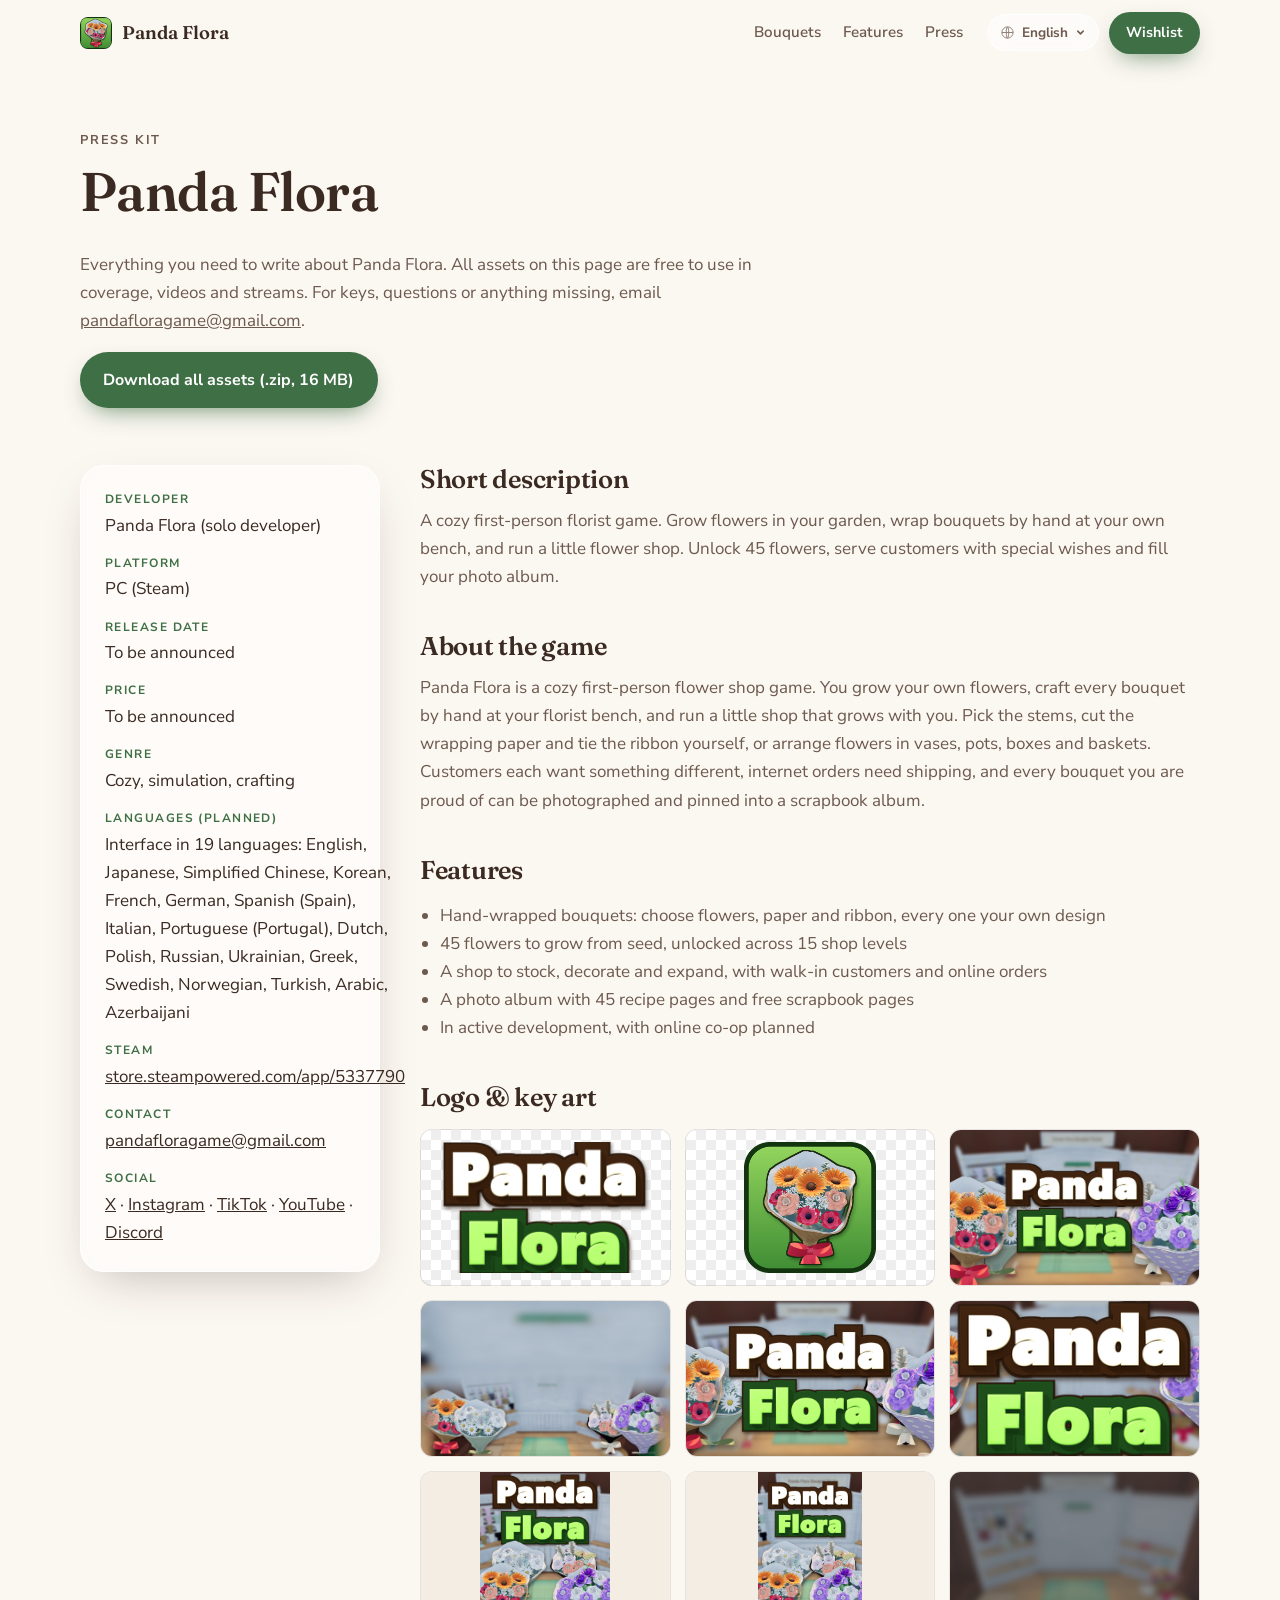
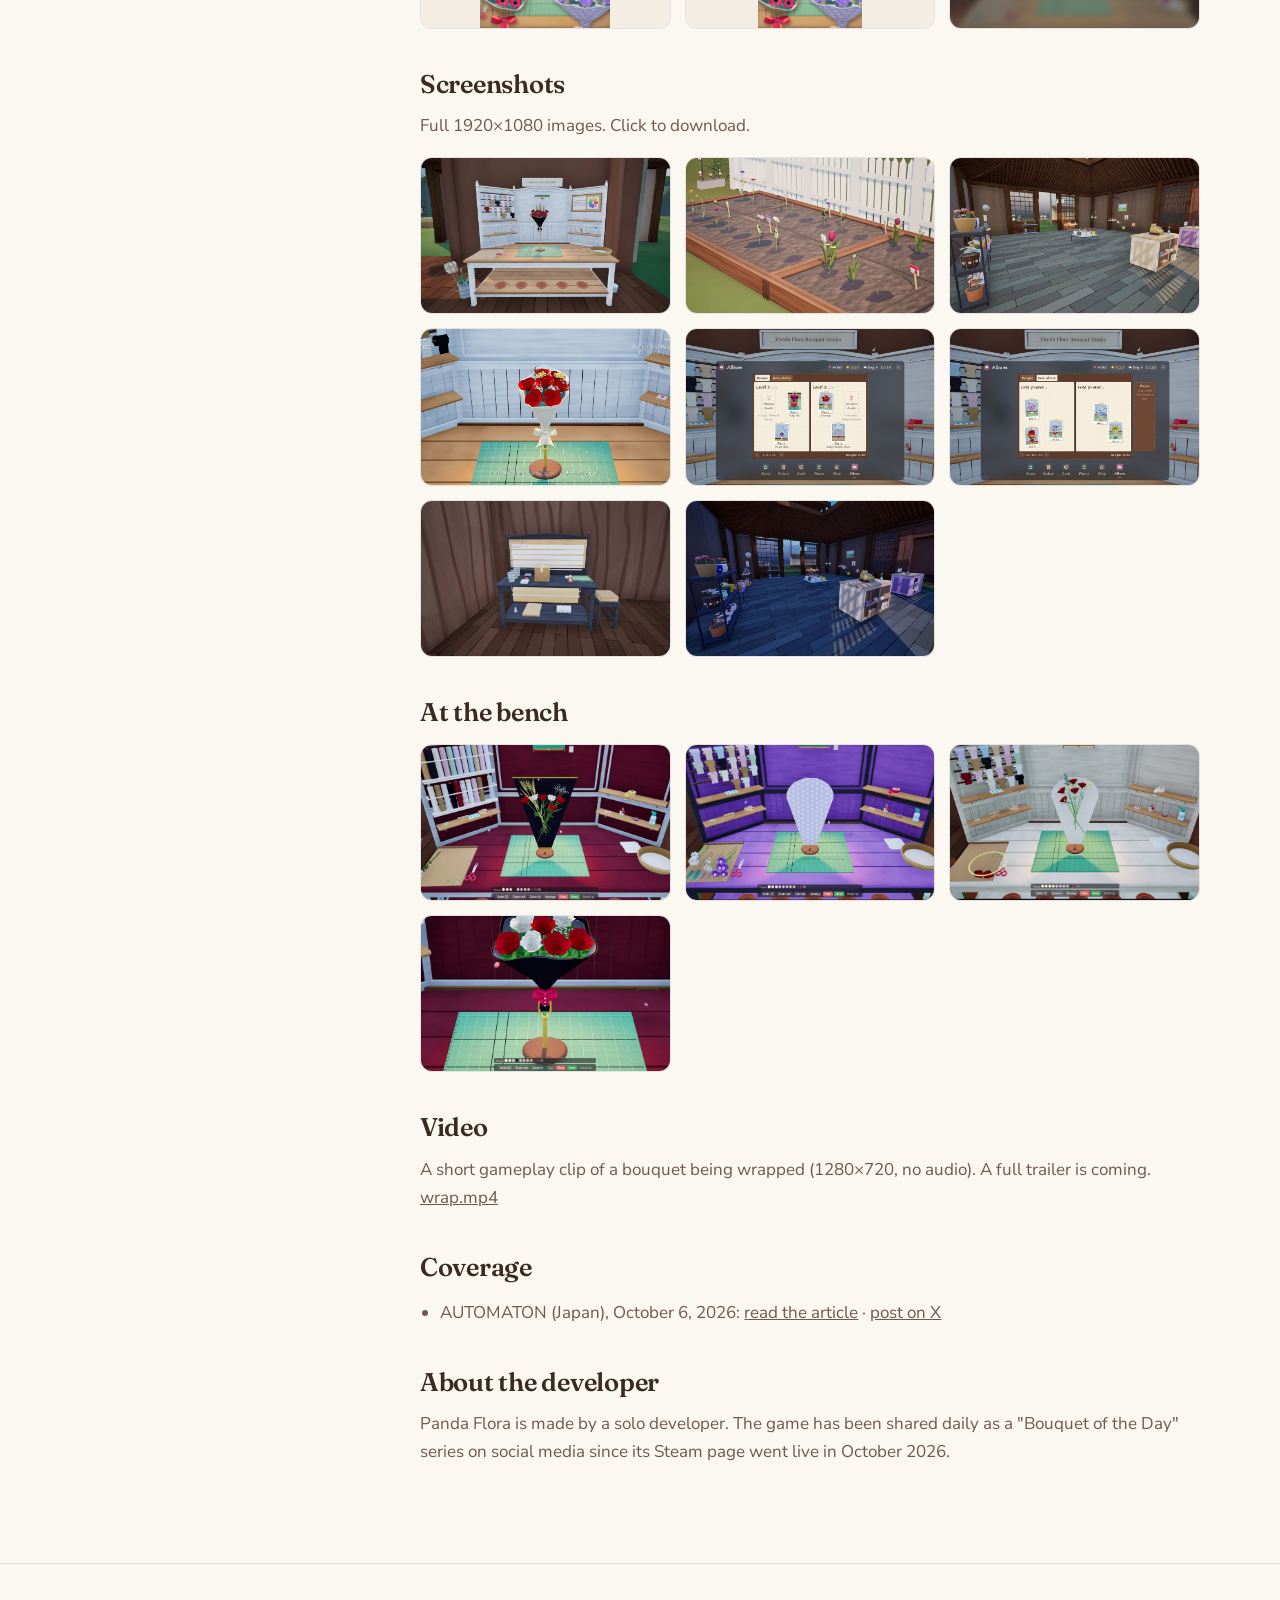
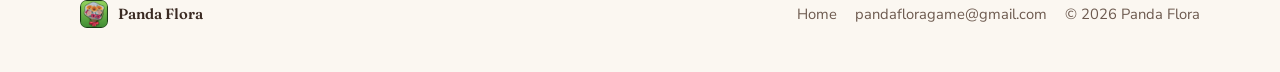
==== commit e552d4a7: "Cache-busting version tags on CSS/JS" ====
--- a/press.html
+++ b/press.html
@@ -1,147 +1,147 @@
-<!doctype html>
-<html lang="en">
-<head>
-  <meta charset="utf-8">
-  <meta name="viewport" content="width=device-width, initial-scale=1">
-  <title>Press Kit · Panda Flora</title>
-  <meta name="description" content="Press kit for Panda Flora, a cozy first-person flower shop game: fact sheet, description, logos, key art and screenshots.">
-  <link rel="icon" type="image/png" href="assets/img/favicon.png">
-  <link rel="preconnect" href="https://fonts.googleapis.com">
-  <link rel="preconnect" href="https://fonts.gstatic.com" crossorigin>
-  <link href="https://fonts.googleapis.com/css2?family=Fraunces:opsz,wght@9..144,500;9..144,600&family=Nunito+Sans:opsz,wght@6..12,400;6..12,600;6..12,700&family=Zen+Maru+Gothic:wght@500;700&family=Noto+Sans+TC:wght@400;700&family=Noto+Serif+TC:wght@600&family=Noto+Sans+KR:wght@400;700&family=Noto+Sans+SC:wght@400;700&family=Noto+Serif+SC:wght@600&family=Noto+Sans+Arabic:wght@400;700&family=Noto+Naskh+Arabic:wght@600&display=swap" rel="stylesheet">
-  <link rel="stylesheet" href="assets/css/style.css">
-</head>
-<body>
-
-<header class="nav is-scrolled">
-  <div class="nav__inner">
-    <a class="nav__brand" href="index.html" aria-label="Panda Flora home">
-      <img src="assets/img/favicon.png" alt="" width="32" height="32">
-      <span>Panda Flora</span>
-    </a>
-    <nav class="nav__links" aria-label="Main">
-      <a href="index.html#bouquets" data-i18n="nav.bouquets">Bouquets</a>
-      <a href="index.html#features" data-i18n="nav.features">Features</a>
-      <a href="press.html" aria-current="page" data-i18n="nav.press">Press</a>
-    </nav>
-    <div class="nav__actions">
-      <div class="langmenu" id="langMenu">
-        <button class="lang langmenu__btn" type="button" id="langBtn" aria-haspopup="listbox" aria-expanded="false" aria-label="Language">
-          <svg class="langmenu__globe" viewBox="0 0 24 24" aria-hidden="true"><circle cx="12" cy="12" r="9" fill="none" stroke="currentColor" stroke-width="1.6"/><path d="M3 12h18M12 3c2.6 2.6 2.6 15.4 0 18M12 3c-2.6 2.6-2.6 15.4 0 18" fill="none" stroke="currentColor" stroke-width="1.6"/></svg>
-          <span id="langCurrent">English</span>
-          <svg class="langmenu__chev" viewBox="0 0 12 12" aria-hidden="true"><path d="M3 4.5 6 7.5 9 4.5" fill="none" stroke="currentColor" stroke-width="1.6" stroke-linecap="round" stroke-linejoin="round"/></svg>
-        </button>
-        <ul class="langmenu__list" role="listbox" aria-label="Language" hidden></ul>
-      </div>
-      <a class="btn btn--small btn--primary js-steam" href="https://store.steampowered.com/app/5337790/Panda_Flora/" data-i18n="nav.wishlist">Wishlist</a>
-    </div>
-  </div>
-</header>
-
-<main class="wrap">
-  <section class="press-hero">
-    <p class="eyebrow" data-i18n="p.eyebrow">Press kit</p>
-    <h1 style="font-size: clamp(2.2rem, 5vw, 3.4rem);">Panda Flora</h1>
-    <p><span data-i18n="p.intro">Everything you need to write about Panda Flora. All assets on this page are free to use in coverage, videos and streams. For keys, questions or anything missing, email</span> <a href="mailto:pandafloragame@gmail.com">pandafloragame@gmail.com</a>.</p>
-    <p><a class="btn btn--primary" href="assets/presskit/panda-flora-presskit.zip" download data-i18n="p.download">Download all assets (.zip, 16 MB)</a></p>
-  </section>
-
-  <div class="press-grid">
-    <aside class="facts glass">
-      <dl>
-        <div><dt data-i18n="l.dev">Developer</dt><dd data-i18n="v.dev">Panda Flora (solo developer)</dd></div>
-        <div><dt data-i18n="l.platform">Platform</dt><dd>PC (Steam)</dd></div>
-        <div><dt data-i18n="l.release">Release date</dt><dd data-i18n="v.tba">To be announced</dd></div>
-        <div><dt data-i18n="l.price">Price</dt><dd data-i18n="v.tba">To be announced</dd></div>
-        <div><dt data-i18n="l.genre">Genre</dt><dd data-i18n="v.genre">Cozy, simulation, crafting</dd></div>
-        <div><dt data-i18n="l.langs">Languages (planned)</dt><dd><span data-i18n="v.langs">Interface in 19 languages</span>: English, Japanese, Simplified Chinese, Korean, French, German, Spanish (Spain), Italian, Portuguese (Portugal), Dutch, Polish, Russian, Ukrainian, Greek, Swedish, Norwegian, Turkish, Arabic, Azerbaijani</dd></div>
-        <div><dt>Steam</dt><dd><a class="js-steam" href="https://store.steampowered.com/app/5337790/Panda_Flora/">store.steampowered.com/app/5337790</a></dd></div>
-        <div><dt data-i18n="l.contact">Contact</dt><dd><a href="mailto:pandafloragame@gmail.com">pandafloragame@gmail.com</a></dd></div>
-        <div><dt data-i18n="l.social">Social</dt><dd><a href="https://x.com/PandaFloraGame" target="_blank" rel="noopener">X</a> · <a href="https://www.instagram.com/pandafloragame/" target="_blank" rel="noopener">Instagram</a> · <a href="https://www.tiktok.com/@pandafloragame" target="_blank" rel="noopener">TikTok</a> · <a href="https://www.youtube.com/@PandaFloraGame" target="_blank" rel="noopener">YouTube</a> · <a href="https://discord.gg/ZaYYqCMU4R" target="_blank" rel="noopener">Discord</a></dd></div>
-      </dl>
-    </aside>
-
-    <div class="press-body">
-      <h2 data-i18n="h.short">Short description</h2>
-      <p data-i18n="p.short">A cozy first-person florist game. Grow flowers in your garden, wrap bouquets by hand at your own bench, and run a little flower shop. Unlock 45 flowers, serve customers with special wishes and fill your photo album.</p>
-
-      <h2 data-i18n="h.about">About the game</h2>
-      <p data-i18n="p.about">Panda Flora is a cozy first-person flower shop game. You grow your own flowers, craft every bouquet by hand at your florist bench, and run a little shop that grows with you. Pick the stems, cut the wrapping paper and tie the ribbon yourself, or arrange flowers in vases, pots, boxes and baskets. Customers each want something different, internet orders need shipping, and every bouquet you are proud of can be photographed and pinned into a scrapbook album.</p>
-
-      <h2 data-i18n="h.features">Features</h2>
-      <ul>
-        <li data-i18n="p.f1">Hand-wrapped bouquets: choose flowers, paper and ribbon, every one your own design</li>
-        <li data-i18n="p.f2">45 flowers to grow from seed, unlocked across 15 shop levels</li>
-        <li data-i18n="p.f3">A shop to stock, decorate and expand, with walk-in customers and online orders</li>
-        <li data-i18n="p.f4">A photo album with 45 recipe pages and free scrapbook pages</li>
-        <li data-i18n="p.coop">In active development, with online co-op planned</li>
-      </ul>
-
-      <h2 data-i18n="h.logo">Logo &amp; key art</h2>
-      <div class="asset-grid">
-        <a class="logo-tile" href="assets/img/press/panda-flora-logo-1280x720.png" download><img src="assets/img/logo.png" alt="Panda Flora logo (transparent)" loading="lazy"></a>
-        <a class="logo-tile" href="assets/img/press/panda-flora-icon-256.png" download><img src="assets/img/press/panda-flora-icon-256.png" alt="App icon 256×256" loading="lazy"></a>
-        <a href="assets/img/capsule.jpg" download><img src="assets/img/capsule.jpg" alt="Main capsule 1232×706" loading="lazy"></a>
-        <a href="assets/img/hero.jpg" download><img src="assets/img/hero.jpg" alt="Wide key art" loading="lazy"></a>
-        <a href="assets/img/press/panda-flora-header-920x430.png" download><img src="assets/img/press/panda-flora-header-920x430.png" alt="Header capsule 920×430" loading="lazy"></a>
-        <a href="assets/img/press/panda-flora-small-462x174.png" download><img src="assets/img/press/panda-flora-small-462x174.png" alt="Small capsule 462×174" loading="lazy"></a>
-        <a href="assets/img/press/panda-flora-vertical-748x896.png" download><img src="assets/img/press/panda-flora-vertical-748x896.png" alt="Vertical capsule 748×896" loading="lazy" style="object-fit:contain;background:#f4ede3"></a>
-        <a href="assets/img/press/panda-flora-library-600x900.png" download><img src="assets/img/press/panda-flora-library-600x900.png" alt="Library capsule 600×900" loading="lazy" style="object-fit:contain;background:#f4ede3"></a>
-        <a href="assets/img/press/panda-flora-background-1438x810.png" download><img src="assets/img/press/panda-flora-background-1438x810.png" alt="Shop background 1438×810" loading="lazy"></a>
-      </div>
-
-      <h2 data-i18n="h.shots">Screenshots</h2>
-      <p data-i18n="p.shotsnote">Full 1920×1080 images. Click to download.</p>
-      <div class="asset-grid">
-        <a href="assets/img/press/ss-01.jpg" download><img src="assets/img/press/ss-01-thumb.jpg" alt="The florist bench outside the shop" loading="lazy"></a>
-        <a href="assets/img/press/ss-02.jpg" download><img src="assets/img/press/ss-02-thumb.jpg" alt="A raised garden bed with tulips and daisies" loading="lazy"></a>
-        <a href="assets/img/press/ss-03.jpg" download><img src="assets/img/press/ss-03-thumb.jpg" alt="Inside the flower shop with stocked shelves" loading="lazy"></a>
-        <a href="assets/img/press/ss-04.jpg" download><img src="assets/img/press/ss-04-thumb.jpg" alt="Photo mode on a bouquet of red roses" loading="lazy"></a>
-        <a href="assets/img/press/ss-05.jpg" download><img src="assets/img/press/ss-05-thumb.jpg" alt="Photo album recipe pages" loading="lazy"></a>
-        <a href="assets/img/press/ss-06.jpg" download><img src="assets/img/press/ss-06-thumb.jpg" alt="Photo album free photo pages" loading="lazy"></a>
-        <a href="assets/img/press/ss-07.jpg" download><img src="assets/img/press/ss-07-thumb.jpg" alt="The order desk" loading="lazy"></a>
-        <a href="assets/img/press/ss-08.jpg" download><img src="assets/img/press/ss-08-thumb.jpg" alt="The shop interior at dusk" loading="lazy"></a>
-      </div>
-
-      <h2 data-i18n="h.bench">At the bench</h2>
-      <div class="asset-grid">
-        <a href="assets/img/shots/wrap-day9.jpg" download><img src="assets/img/shots/wrap-day9.jpg" alt="Arranging roses and wheat in black wrapping paper" loading="lazy"></a>
-        <a href="assets/img/shots/cut-paper.jpg" download><img src="assets/img/shots/cut-paper.jpg" alt="Cutting wrapping paper at the bench" loading="lazy"></a>
-        <a href="assets/img/shots/arrange.jpg" download><img src="assets/img/shots/arrange.jpg" alt="Arranging roses in a paper cone" loading="lazy"></a>
-        <a href="assets/img/shots/top-view.jpg" download><img src="assets/img/shots/top-view.jpg" alt="A finished bouquet in black and gold paper" loading="lazy"></a>
-      </div>
-
-      <h2 data-i18n="h.video">Video</h2>
-      <p><span data-i18n="p.video">A short gameplay clip of a bouquet being wrapped (1280×720, no audio). A full trailer is coming.</span> <a href="assets/video/wrap.mp4" download>wrap.mp4</a></p>
-
-      <h2 data-i18n="h.coverage">Coverage</h2>
-      <ul>
-        <li>AUTOMATON (Japan), October 6, 2026: <a href="https://automaton-media.com/articles/newsjp/20261006-471999/" target="_blank" rel="noopener" data-i18n="p.article">read the article</a> · <a href="https://x.com/AUTOMATONJapan/status/2107328982559629386" target="_blank" rel="noopener" data-i18n="p.post">post on X</a></li>
-      </ul>
-
-      <h2 data-i18n="h.dev">About the developer</h2>
-      <p data-i18n="p.devtext">Panda Flora is made by a solo developer. The game has been shared daily as a "Bouquet of the Day" series on social media since its Steam page went live in October 2026.</p>
-    </div>
-  </div>
-</main>
-
-<footer class="footer" style="margin-top: 80px;">
-  <div class="wrap footer__inner">
-    <div class="footer__brand">
-      <img src="assets/img/favicon.png" alt="" width="28" height="28">
-      <span>Panda Flora</span>
-    </div>
-    <div class="footer__meta">
-      <a href="index.html" data-i18n="foot.home">Home</a>
-      <a href="mailto:pandafloragame@gmail.com">pandafloragame@gmail.com</a>
-      <span>© 2026 Panda Flora</span>
-    </div>
-  </div>
-</footer>
-
-<script src="assets/js/i18n.js"></script>
-<script src="assets/js/i18n-press.js"></script>
-<script src="assets/js/main.js"></script>
-<script data-goatcounter="https://pandaflora.goatcounter.com/count" async src="//gc.zgo.at/count.js"></script>
-</body>
-</html>
+<!doctype html>
+<html lang="en">
+<head>
+  <meta charset="utf-8">
+  <meta name="viewport" content="width=device-width, initial-scale=1">
+  <title>Press Kit · Panda Flora</title>
+  <meta name="description" content="Press kit for Panda Flora, a cozy first-person flower shop game: fact sheet, description, logos, key art and screenshots.">
+  <link rel="icon" type="image/png" href="assets/img/favicon.png">
+  <link rel="preconnect" href="https://fonts.googleapis.com">
+  <link rel="preconnect" href="https://fonts.gstatic.com" crossorigin>
+  <link href="https://fonts.googleapis.com/css2?family=Fraunces:opsz,wght@9..144,500;9..144,600&family=Nunito+Sans:opsz,wght@6..12,400;6..12,600;6..12,700&family=Zen+Maru+Gothic:wght@500;700&family=Noto+Sans+TC:wght@400;700&family=Noto+Serif+TC:wght@600&family=Noto+Sans+KR:wght@400;700&family=Noto+Sans+SC:wght@400;700&family=Noto+Serif+SC:wght@600&family=Noto+Sans+Arabic:wght@400;700&family=Noto+Naskh+Arabic:wght@600&display=swap" rel="stylesheet">
+  <link rel="stylesheet" href="assets/css/style.css?v=202610100045">
+</head>
+<body>
+
+<header class="nav is-scrolled">
+  <div class="nav__inner">
+    <a class="nav__brand" href="index.html" aria-label="Panda Flora home">
+      <img src="assets/img/favicon.png" alt="" width="32" height="32">
+      <span>Panda Flora</span>
+    </a>
+    <nav class="nav__links" aria-label="Main">
+      <a href="index.html#bouquets" data-i18n="nav.bouquets">Bouquets</a>
+      <a href="index.html#features" data-i18n="nav.features">Features</a>
+      <a href="press.html" aria-current="page" data-i18n="nav.press">Press</a>
+    </nav>
+    <div class="nav__actions">
+      <div class="langmenu" id="langMenu">
+        <button class="lang langmenu__btn" type="button" id="langBtn" aria-haspopup="listbox" aria-expanded="false" aria-label="Language">
+          <svg class="langmenu__globe" viewBox="0 0 24 24" aria-hidden="true"><circle cx="12" cy="12" r="9" fill="none" stroke="currentColor" stroke-width="1.6"/><path d="M3 12h18M12 3c2.6 2.6 2.6 15.4 0 18M12 3c-2.6 2.6-2.6 15.4 0 18" fill="none" stroke="currentColor" stroke-width="1.6"/></svg>
+          <span id="langCurrent">English</span>
+          <svg class="langmenu__chev" viewBox="0 0 12 12" aria-hidden="true"><path d="M3 4.5 6 7.5 9 4.5" fill="none" stroke="currentColor" stroke-width="1.6" stroke-linecap="round" stroke-linejoin="round"/></svg>
+        </button>
+        <ul class="langmenu__list" role="listbox" aria-label="Language" hidden></ul>
+      </div>
+      <a class="btn btn--small btn--primary js-steam" href="https://store.steampowered.com/app/5337790/Panda_Flora/" data-i18n="nav.wishlist">Wishlist</a>
+    </div>
+  </div>
+</header>
+
+<main class="wrap">
+  <section class="press-hero">
+    <p class="eyebrow" data-i18n="p.eyebrow">Press kit</p>
+    <h1 style="font-size: clamp(2.2rem, 5vw, 3.4rem);">Panda Flora</h1>
+    <p><span data-i18n="p.intro">Everything you need to write about Panda Flora. All assets on this page are free to use in coverage, videos and streams. For keys, questions or anything missing, email</span> <a href="mailto:pandafloragame@gmail.com">pandafloragame@gmail.com</a>.</p>
+    <p><a class="btn btn--primary" href="assets/presskit/panda-flora-presskit.zip" download data-i18n="p.download">Download all assets (.zip, 16 MB)</a></p>
+  </section>
+
+  <div class="press-grid">
+    <aside class="facts glass">
+      <dl>
+        <div><dt data-i18n="l.dev">Developer</dt><dd data-i18n="v.dev">Panda Flora (solo developer)</dd></div>
+        <div><dt data-i18n="l.platform">Platform</dt><dd>PC (Steam)</dd></div>
+        <div><dt data-i18n="l.release">Release date</dt><dd data-i18n="v.tba">To be announced</dd></div>
+        <div><dt data-i18n="l.price">Price</dt><dd data-i18n="v.tba">To be announced</dd></div>
+        <div><dt data-i18n="l.genre">Genre</dt><dd data-i18n="v.genre">Cozy, simulation, crafting</dd></div>
+        <div><dt data-i18n="l.langs">Languages (planned)</dt><dd><span data-i18n="v.langs">Interface in 19 languages</span>: English, Japanese, Simplified Chinese, Korean, French, German, Spanish (Spain), Italian, Portuguese (Portugal), Dutch, Polish, Russian, Ukrainian, Greek, Swedish, Norwegian, Turkish, Arabic, Azerbaijani</dd></div>
+        <div><dt>Steam</dt><dd><a class="js-steam" href="https://store.steampowered.com/app/5337790/Panda_Flora/">store.steampowered.com/app/5337790</a></dd></div>
+        <div><dt data-i18n="l.contact">Contact</dt><dd><a href="mailto:pandafloragame@gmail.com">pandafloragame@gmail.com</a></dd></div>
+        <div><dt data-i18n="l.social">Social</dt><dd><a href="https://x.com/PandaFloraGame" target="_blank" rel="noopener">X</a> · <a href="https://www.instagram.com/pandafloragame/" target="_blank" rel="noopener">Instagram</a> · <a href="https://www.tiktok.com/@pandafloragame" target="_blank" rel="noopener">TikTok</a> · <a href="https://www.youtube.com/@PandaFloraGame" target="_blank" rel="noopener">YouTube</a> · <a href="https://discord.gg/ZaYYqCMU4R" target="_blank" rel="noopener">Discord</a></dd></div>
+      </dl>
+    </aside>
+
+    <div class="press-body">
+      <h2 data-i18n="h.short">Short description</h2>
+      <p data-i18n="p.short">A cozy first-person florist game. Grow flowers in your garden, wrap bouquets by hand at your own bench, and run a little flower shop. Unlock 45 flowers, serve customers with special wishes and fill your photo album.</p>
+
+      <h2 data-i18n="h.about">About the game</h2>
+      <p data-i18n="p.about">Panda Flora is a cozy first-person flower shop game. You grow your own flowers, craft every bouquet by hand at your florist bench, and run a little shop that grows with you. Pick the stems, cut the wrapping paper and tie the ribbon yourself, or arrange flowers in vases, pots, boxes and baskets. Customers each want something different, internet orders need shipping, and every bouquet you are proud of can be photographed and pinned into a scrapbook album.</p>
+
+      <h2 data-i18n="h.features">Features</h2>
+      <ul>
+        <li data-i18n="p.f1">Hand-wrapped bouquets: choose flowers, paper and ribbon, every one your own design</li>
+        <li data-i18n="p.f2">45 flowers to grow from seed, unlocked across 15 shop levels</li>
+        <li data-i18n="p.f3">A shop to stock, decorate and expand, with walk-in customers and online orders</li>
+        <li data-i18n="p.f4">A photo album with 45 recipe pages and free scrapbook pages</li>
+        <li data-i18n="p.coop">In active development, with online co-op planned</li>
+      </ul>
+
+      <h2 data-i18n="h.logo">Logo &amp; key art</h2>
+      <div class="asset-grid">
+        <a class="logo-tile" href="assets/img/press/panda-flora-logo-1280x720.png" download><img src="assets/img/logo.png" alt="Panda Flora logo (transparent)" loading="lazy"></a>
+        <a class="logo-tile" href="assets/img/press/panda-flora-icon-256.png" download><img src="assets/img/press/panda-flora-icon-256.png" alt="App icon 256×256" loading="lazy"></a>
+        <a href="assets/img/capsule.jpg" download><img src="assets/img/capsule.jpg" alt="Main capsule 1232×706" loading="lazy"></a>
+        <a href="assets/img/hero.jpg" download><img src="assets/img/hero.jpg" alt="Wide key art" loading="lazy"></a>
+        <a href="assets/img/press/panda-flora-header-920x430.png" download><img src="assets/img/press/panda-flora-header-920x430.png" alt="Header capsule 920×430" loading="lazy"></a>
+        <a href="assets/img/press/panda-flora-small-462x174.png" download><img src="assets/img/press/panda-flora-small-462x174.png" alt="Small capsule 462×174" loading="lazy"></a>
+        <a href="assets/img/press/panda-flora-vertical-748x896.png" download><img src="assets/img/press/panda-flora-vertical-748x896.png" alt="Vertical capsule 748×896" loading="lazy" style="object-fit:contain;background:#f4ede3"></a>
+        <a href="assets/img/press/panda-flora-library-600x900.png" download><img src="assets/img/press/panda-flora-library-600x900.png" alt="Library capsule 600×900" loading="lazy" style="object-fit:contain;background:#f4ede3"></a>
+        <a href="assets/img/press/panda-flora-background-1438x810.png" download><img src="assets/img/press/panda-flora-background-1438x810.png" alt="Shop background 1438×810" loading="lazy"></a>
+      </div>
+
+      <h2 data-i18n="h.shots">Screenshots</h2>
+      <p data-i18n="p.shotsnote">Full 1920×1080 images. Click to download.</p>
+      <div class="asset-grid">
+        <a href="assets/img/press/ss-01.jpg" download><img src="assets/img/press/ss-01-thumb.jpg" alt="The florist bench outside the shop" loading="lazy"></a>
+        <a href="assets/img/press/ss-02.jpg" download><img src="assets/img/press/ss-02-thumb.jpg" alt="A raised garden bed with tulips and daisies" loading="lazy"></a>
+        <a href="assets/img/press/ss-03.jpg" download><img src="assets/img/press/ss-03-thumb.jpg" alt="Inside the flower shop with stocked shelves" loading="lazy"></a>
+        <a href="assets/img/press/ss-04.jpg" download><img src="assets/img/press/ss-04-thumb.jpg" alt="Photo mode on a bouquet of red roses" loading="lazy"></a>
+        <a href="assets/img/press/ss-05.jpg" download><img src="assets/img/press/ss-05-thumb.jpg" alt="Photo album recipe pages" loading="lazy"></a>
+        <a href="assets/img/press/ss-06.jpg" download><img src="assets/img/press/ss-06-thumb.jpg" alt="Photo album free photo pages" loading="lazy"></a>
+        <a href="assets/img/press/ss-07.jpg" download><img src="assets/img/press/ss-07-thumb.jpg" alt="The order desk" loading="lazy"></a>
+        <a href="assets/img/press/ss-08.jpg" download><img src="assets/img/press/ss-08-thumb.jpg" alt="The shop interior at dusk" loading="lazy"></a>
+      </div>
+
+      <h2 data-i18n="h.bench">At the bench</h2>
+      <div class="asset-grid">
+        <a href="assets/img/shots/wrap-day9.jpg" download><img src="assets/img/shots/wrap-day9.jpg" alt="Arranging roses and wheat in black wrapping paper" loading="lazy"></a>
+        <a href="assets/img/shots/cut-paper.jpg" download><img src="assets/img/shots/cut-paper.jpg" alt="Cutting wrapping paper at the bench" loading="lazy"></a>
+        <a href="assets/img/shots/arrange.jpg" download><img src="assets/img/shots/arrange.jpg" alt="Arranging roses in a paper cone" loading="lazy"></a>
+        <a href="assets/img/shots/top-view.jpg" download><img src="assets/img/shots/top-view.jpg" alt="A finished bouquet in black and gold paper" loading="lazy"></a>
+      </div>
+
+      <h2 data-i18n="h.video">Video</h2>
+      <p><span data-i18n="p.video">A short gameplay clip of a bouquet being wrapped (1280×720, no audio). A full trailer is coming.</span> <a href="assets/video/wrap.mp4" download>wrap.mp4</a></p>
+
+      <h2 data-i18n="h.coverage">Coverage</h2>
+      <ul>
+        <li>AUTOMATON (Japan), October 6, 2026: <a href="https://automaton-media.com/articles/newsjp/20261006-471999/" target="_blank" rel="noopener" data-i18n="p.article">read the article</a> · <a href="https://x.com/AUTOMATONJapan/status/2107328982559629386" target="_blank" rel="noopener" data-i18n="p.post">post on X</a></li>
+      </ul>
+
+      <h2 data-i18n="h.dev">About the developer</h2>
+      <p data-i18n="p.devtext">Panda Flora is made by a solo developer. The game has been shared daily as a "Bouquet of the Day" series on social media since its Steam page went live in October 2026.</p>
+    </div>
+  </div>
+</main>
+
+<footer class="footer" style="margin-top: 80px;">
+  <div class="wrap footer__inner">
+    <div class="footer__brand">
+      <img src="assets/img/favicon.png" alt="" width="28" height="28">
+      <span>Panda Flora</span>
+    </div>
+    <div class="footer__meta">
+      <a href="index.html" data-i18n="foot.home">Home</a>
+      <a href="mailto:pandafloragame@gmail.com">pandafloragame@gmail.com</a>
+      <span>© 2026 Panda Flora</span>
+    </div>
+  </div>
+</footer>
+
+<script src="assets/js/i18n.js?v=202610100045"></script>
+<script src="assets/js/i18n-press.js?v=202610100045"></script>
+<script src="assets/js/main.js?v=202610100045"></script>
+<script data-goatcounter="https://pandaflora.goatcounter.com/count" async src="//gc.zgo.at/count.js"></script>
+</body>
+</html>
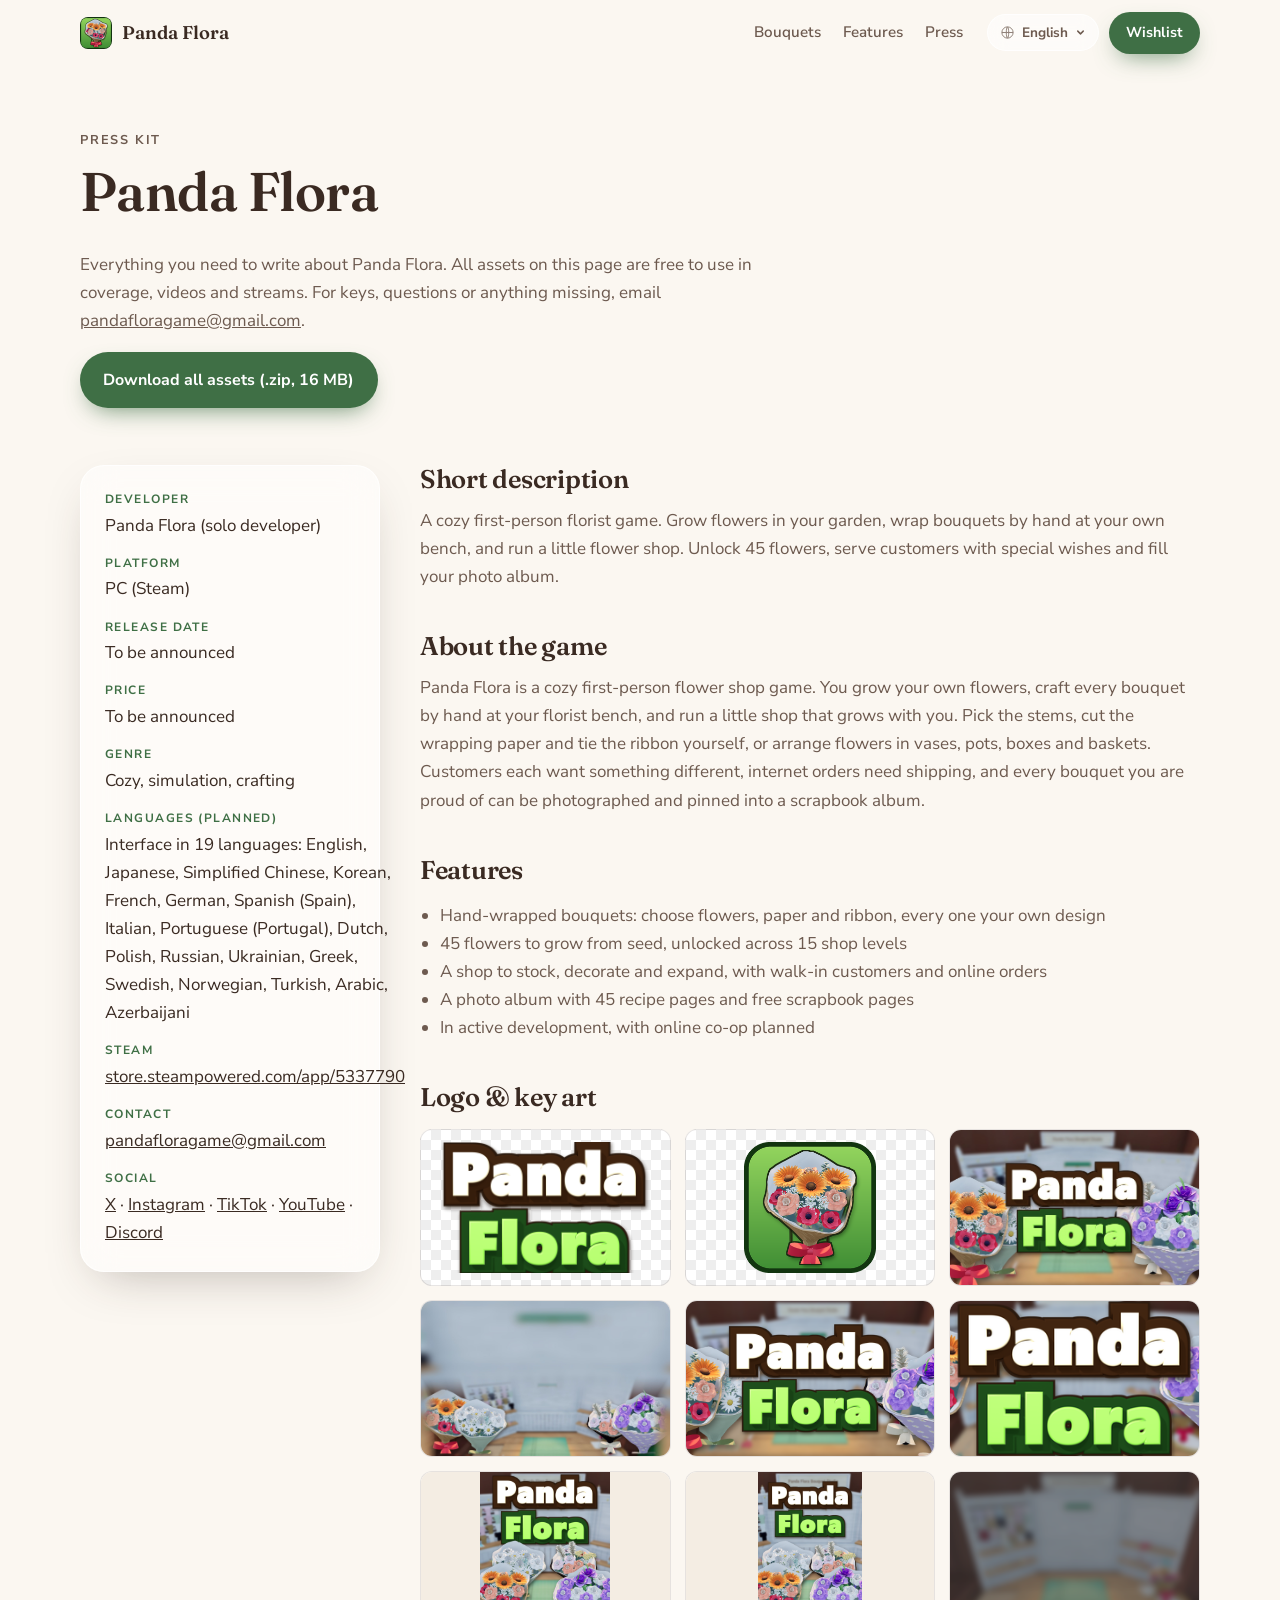
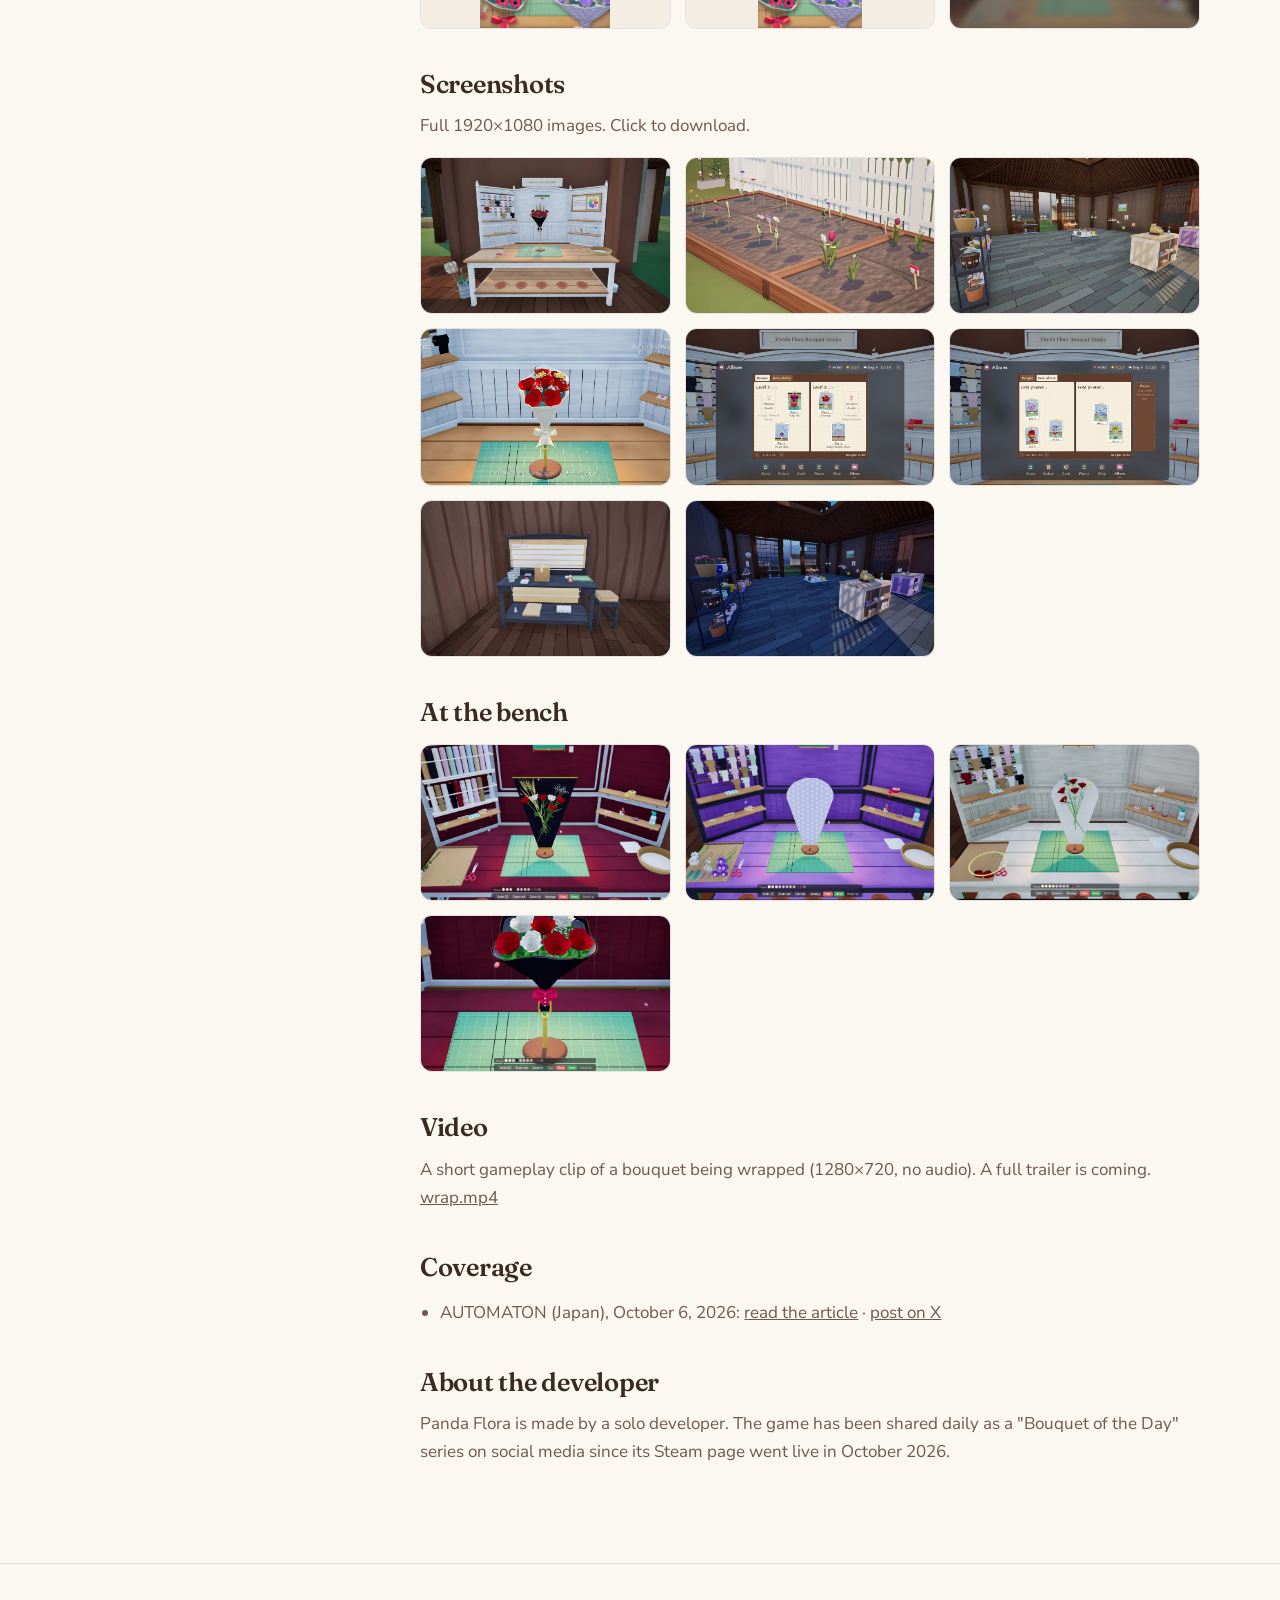
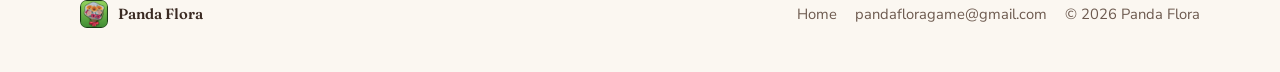
==== commit ef258e75: "Add Bouquet of the Day #10" ====
--- a/press.html
+++ b/press.html
@@ -9,7 +9,7 @@
   <link rel="preconnect" href="https://fonts.googleapis.com">
   <link rel="preconnect" href="https://fonts.gstatic.com" crossorigin>
   <link href="https://fonts.googleapis.com/css2?family=Fraunces:opsz,wght@9..144,500;9..144,600&family=Nunito+Sans:opsz,wght@6..12,400;6..12,600;6..12,700&family=Zen+Maru+Gothic:wght@500;700&family=Noto+Sans+TC:wght@400;700&family=Noto+Serif+TC:wght@600&family=Noto+Sans+KR:wght@400;700&family=Noto+Sans+SC:wght@400;700&family=Noto+Serif+SC:wght@600&family=Noto+Sans+Arabic:wght@400;700&family=Noto+Naskh+Arabic:wght@600&display=swap" rel="stylesheet">
-  <link rel="stylesheet" href="assets/css/style.css?v=202610100045">
+  <link rel="stylesheet" href="assets/css/style.css?v=202610102053">
 </head>
 <body>
 
@@ -139,9 +139,9 @@
   </div>
 </footer>
 
-<script src="assets/js/i18n.js?v=202610100045"></script>
-<script src="assets/js/i18n-press.js?v=202610100045"></script>
-<script src="assets/js/main.js?v=202610100045"></script>
+<script src="assets/js/i18n.js?v=202610102053"></script>
+<script src="assets/js/i18n-press.js?v=202610102053"></script>
+<script src="assets/js/main.js?v=202610102053"></script>
 <script data-goatcounter="https://pandaflora.goatcounter.com/count" async src="//gc.zgo.at/count.js"></script>
 </body>
 </html>
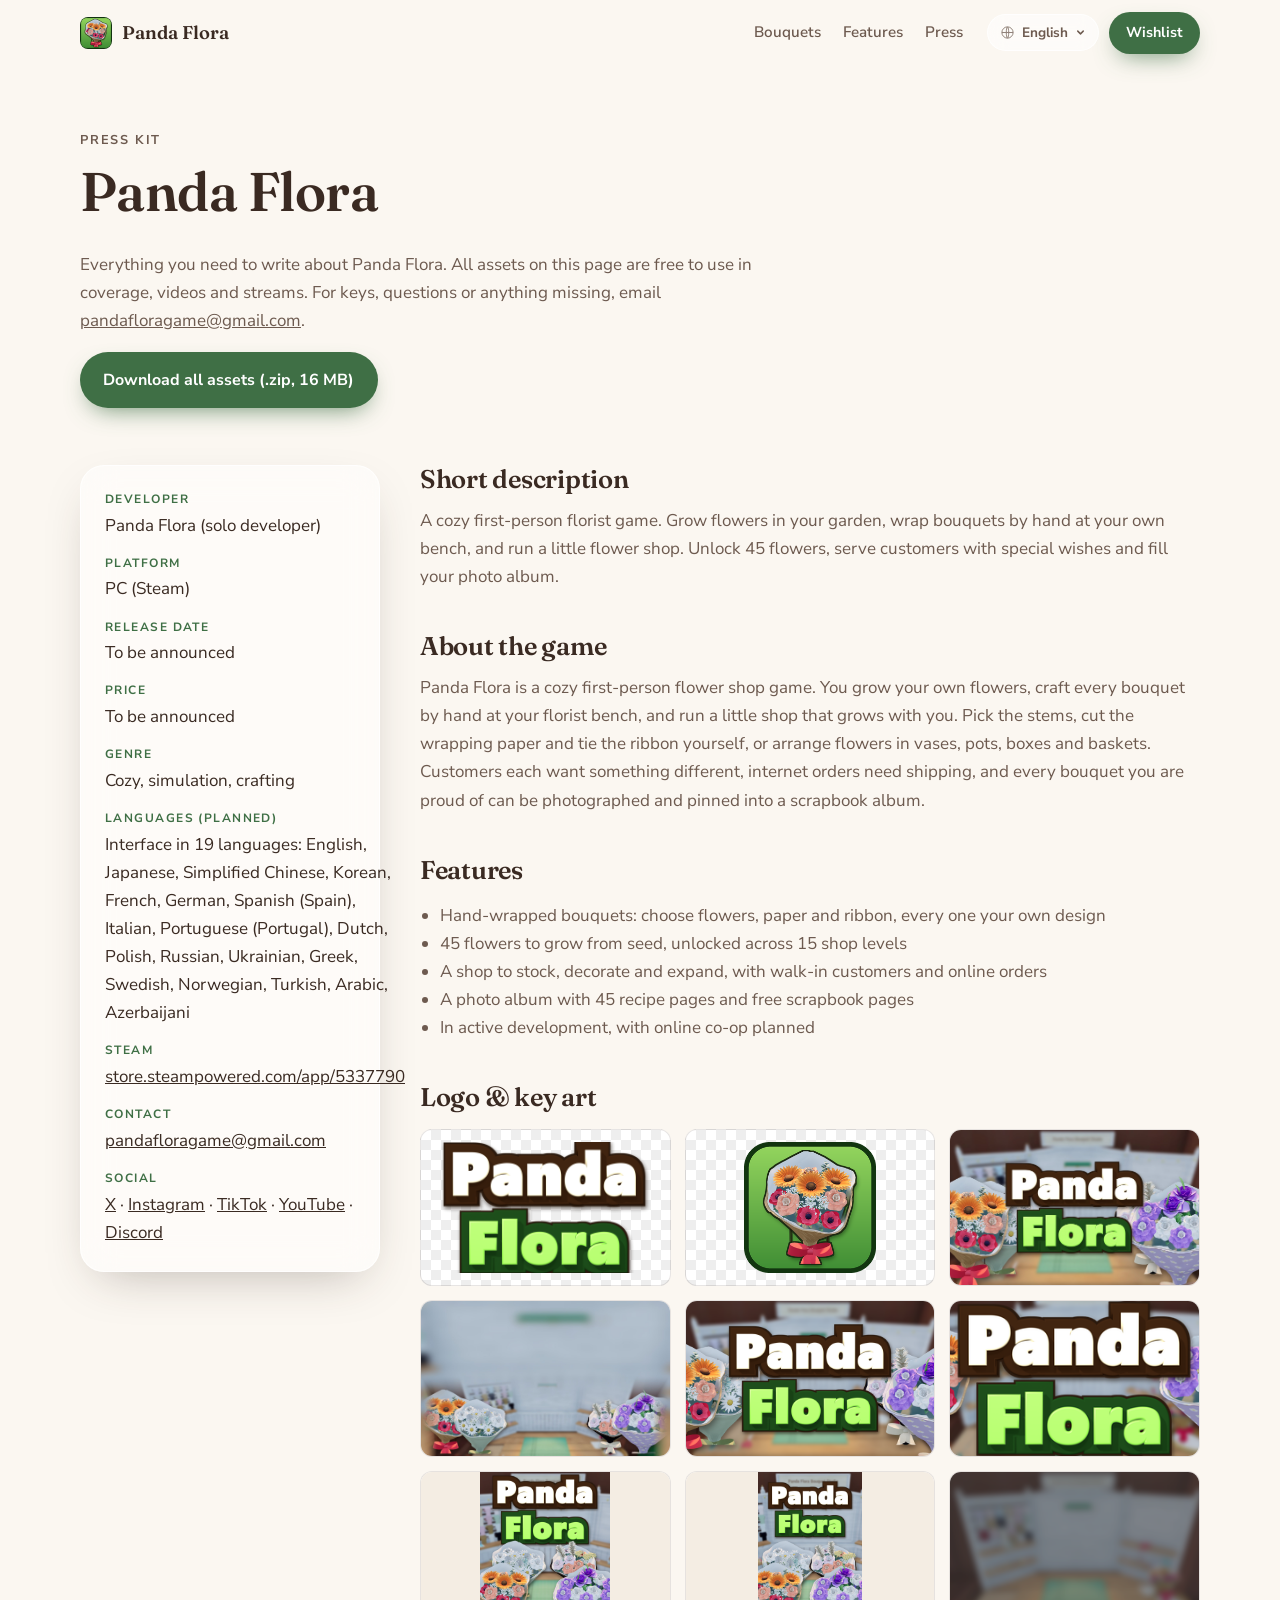
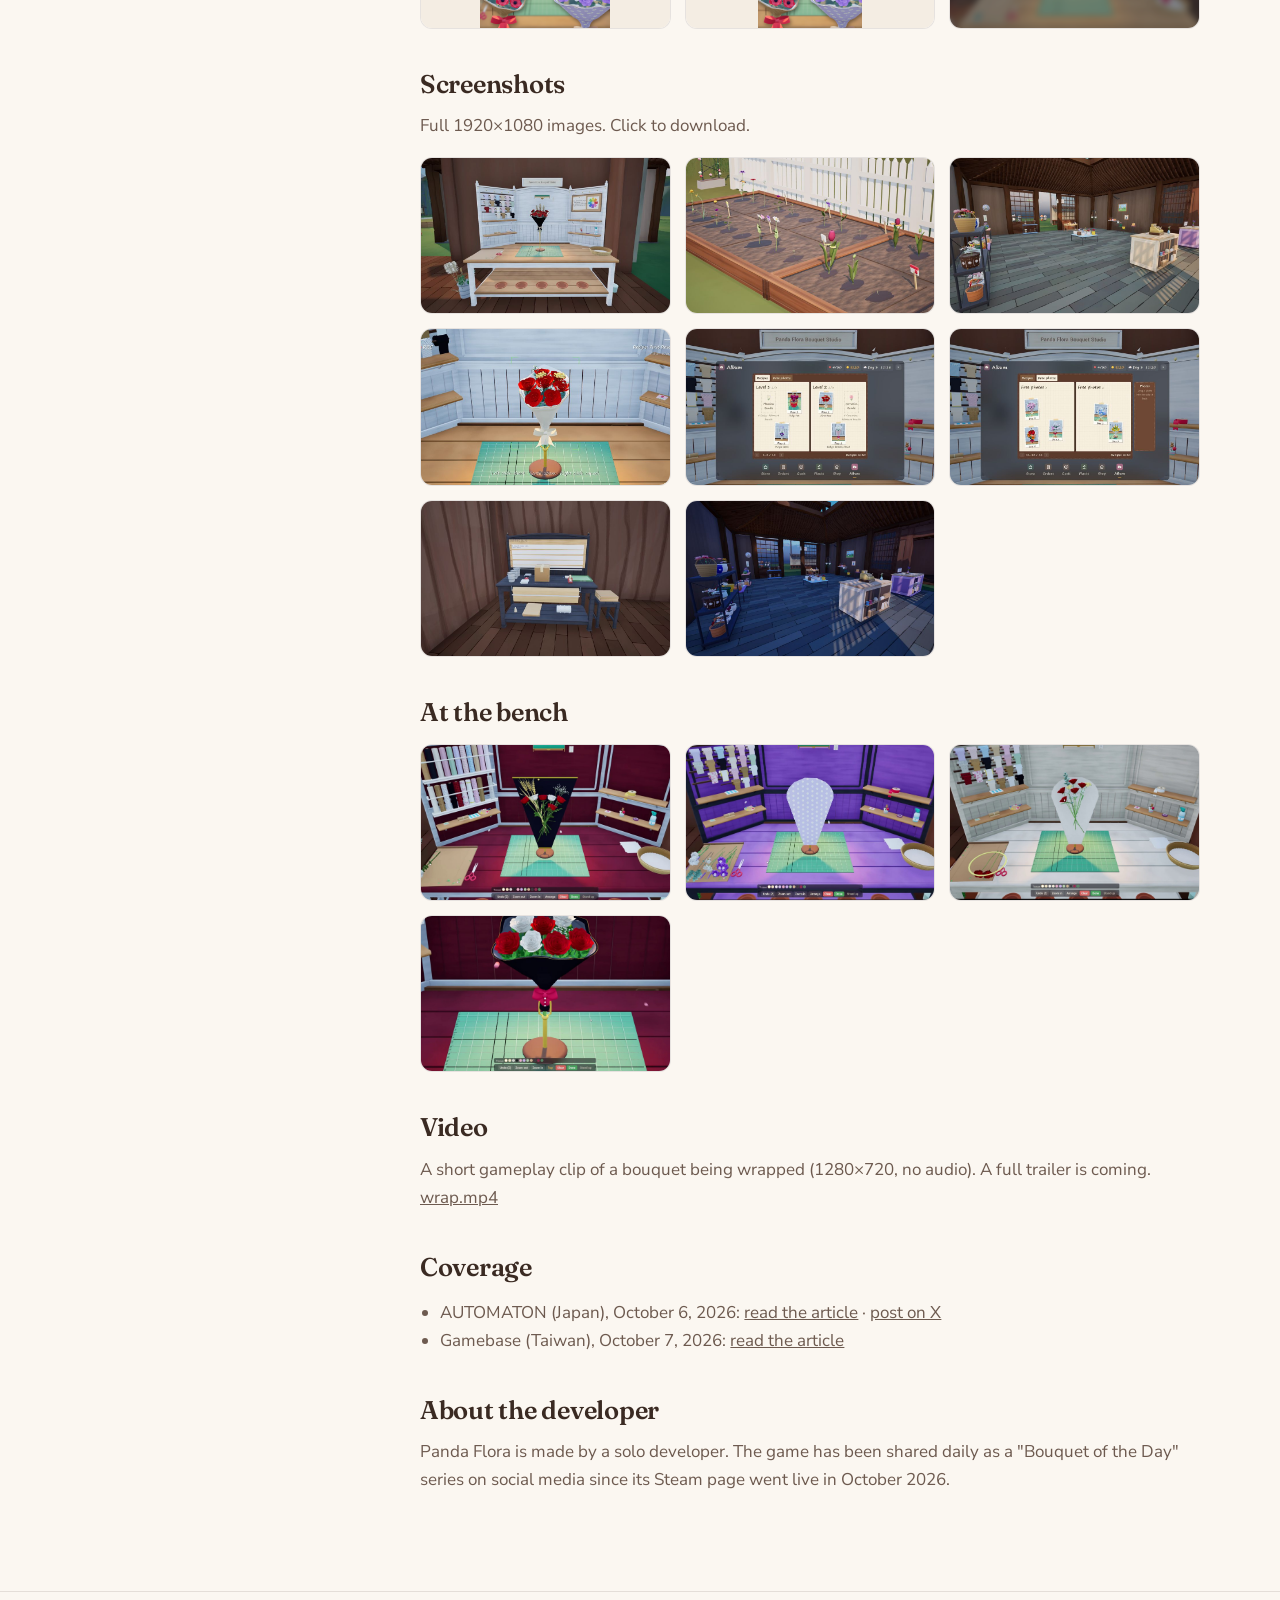
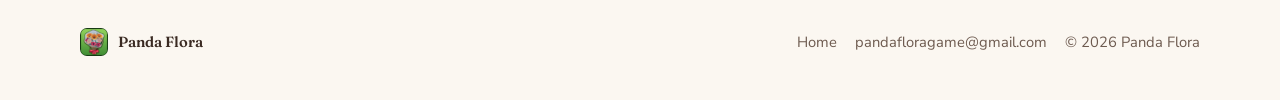
==== commit 5804c9b1: "Add Gamebase (Taiwan) coverage" ====
--- a/press.html
+++ b/press.html
@@ -9,7 +9,7 @@
   <link rel="preconnect" href="https://fonts.googleapis.com">
   <link rel="preconnect" href="https://fonts.gstatic.com" crossorigin>
   <link href="https://fonts.googleapis.com/css2?family=Fraunces:opsz,wght@9..144,500;9..144,600&family=Nunito+Sans:opsz,wght@6..12,400;6..12,600;6..12,700&family=Zen+Maru+Gothic:wght@500;700&family=Noto+Sans+TC:wght@400;700&family=Noto+Serif+TC:wght@600&family=Noto+Sans+KR:wght@400;700&family=Noto+Sans+SC:wght@400;700&family=Noto+Serif+SC:wght@600&family=Noto+Sans+Arabic:wght@400;700&family=Noto+Naskh+Arabic:wght@600&display=swap" rel="stylesheet">
-  <link rel="stylesheet" href="assets/css/style.css?v=202610102053">
+  <link rel="stylesheet" href="assets/css/style.css?v=20261011005419">
 </head>
 <body>
 
@@ -117,6 +117,7 @@
       <h2 data-i18n="h.coverage">Coverage</h2>
       <ul>
         <li>AUTOMATON (Japan), October 6, 2026: <a href="https://automaton-media.com/articles/newsjp/20261006-471999/" target="_blank" rel="noopener" data-i18n="p.article">read the article</a> · <a href="https://x.com/AUTOMATONJapan/status/2107328982559629386" target="_blank" rel="noopener" data-i18n="p.post">post on X</a></li>
+        <li>Gamebase (Taiwan), October 7, 2026: <a href="https://news.gamebase.com.tw/news/detail/99441641" target="_blank" rel="noopener" data-i18n="p.article">read the article</a></li>
       </ul>
 
       <h2 data-i18n="h.dev">About the developer</h2>
@@ -139,9 +140,9 @@
   </div>
 </footer>
 
-<script src="assets/js/i18n.js?v=202610102053"></script>
-<script src="assets/js/i18n-press.js?v=202610102053"></script>
-<script src="assets/js/main.js?v=202610102053"></script>
+<script src="assets/js/i18n.js?v=20261011005419"></script>
+<script src="assets/js/i18n-press.js?v=20261011005419"></script>
+<script src="assets/js/main.js?v=20261011005419"></script>
 <script data-goatcounter="https://pandaflora.goatcounter.com/count" async src="//gc.zgo.at/count.js"></script>
 </body>
 </html>
--- a/assets/css/style.css
+++ b/assets/css/style.css
@@ -179,10 +179,17 @@
 
 /* Bouquet marquee */
 .bouquets { background: linear-gradient(180deg, var(--cream) 0%, var(--band) 50%, var(--cream) 100%); overflow: hidden; }
-.marquee { position: relative; padding: 24px 0 36px; -webkit-mask-image: linear-gradient(90deg, transparent, #000 8%, #000 92%, transparent); mask-image: linear-gradient(90deg, transparent, #000 8%, #000 92%, transparent); }
-.marquee__track { display: flex; gap: 28px; width: max-content; animation: drift 60s linear infinite; }
-.marquee:hover .marquee__track, .marquee:focus-within .marquee__track { animation-play-state: paused; }
-@keyframes drift { to { transform: translateX(-50%); } }
+.marquee-wrap { position: relative; }
+.marquee { position: relative; padding: 24px 0 36px; overflow-x: auto; scrollbar-width: none; cursor: grab; user-select: none; -webkit-user-select: none; touch-action: pan-x pan-y; -webkit-mask-image: linear-gradient(90deg, transparent, #000 8%, #000 92%, transparent); mask-image: linear-gradient(90deg, transparent, #000 8%, #000 92%, transparent); }
+.marquee::-webkit-scrollbar { display: none; }
+.marquee.is-dragging { cursor: grabbing; }
+.marquee.is-dragging .polaroid { pointer-events: none; }
+.marquee__track { display: flex; gap: 28px; width: max-content; padding: 0 4px; }
+.polaroid img { -webkit-user-drag: none; }
+.marquee__arrow { position: absolute; top: 50%; z-index: 3; width: 44px; height: 44px; margin-top: -22px; border-radius: 50%; border: 1px solid var(--glass-border); background: var(--glass-strong); backdrop-filter: blur(10px); -webkit-backdrop-filter: blur(10px); box-shadow: var(--shadow); color: var(--ink); font-size: 1.4rem; line-height: 1; cursor: pointer; transition: transform .2s; }
+.marquee__arrow:hover { transform: scale(1.08); }
+.marquee__arrow--prev { left: max(12px, calc((100% - 1120px) / 2)); }
+.marquee__arrow--next { right: max(12px, calc((100% - 1120px) / 2)); }
 .polaroid {
   flex: 0 0 auto; width: 230px; margin: 0; padding: 10px 10px 14px; border: 0; cursor: zoom-in;
   background: var(--polaroid-bg); border-radius: 6px; box-shadow: 0 14px 30px -14px rgba(58, 42, 34, .45);
@@ -283,14 +290,13 @@
   .nav .btn { width: auto; }
   .nav__brand span { display: none; }
   .polaroid { width: 180px; }
+  .marquee__arrow { display: none; }
   .devnote__inner { flex-direction: column; }
   .steamcard { flex-direction: column; align-items: stretch; }
   .steamcard img { width: 100%; }
   .steamcard__btn { justify-content: center; }
 }
 @media (prefers-reduced-motion: reduce) {
-  .marquee__track { animation: none; }
-  .marquee { overflow-x: auto; }
   .reveal { opacity: 1; transform: none; transition: none; }
   html { scroll-behavior: auto; }
 }
@@ -300,5 +306,5 @@
 html[lang="ar"] { --serif: "Noto Naskh Arabic", "Fraunces", serif; --sans: "Noto Sans Arabic", "Nunito Sans", sans-serif; }
 html[dir="rtl"] .langmenu__list { right: auto; left: 0; }
 html[dir="rtl"] .langmenu__list li[aria-selected="true"]::after { margin-left: 0; margin-right: auto; }
-html[dir="rtl"] .marquee__track { direction: ltr; }
+html[dir="rtl"] .marquee, html[dir="rtl"] .marquee__track { direction: ltr; }
 @media (max-width: 520px) { .langmenu__list { width: min(320px, calc(100vw - 32px)); } }
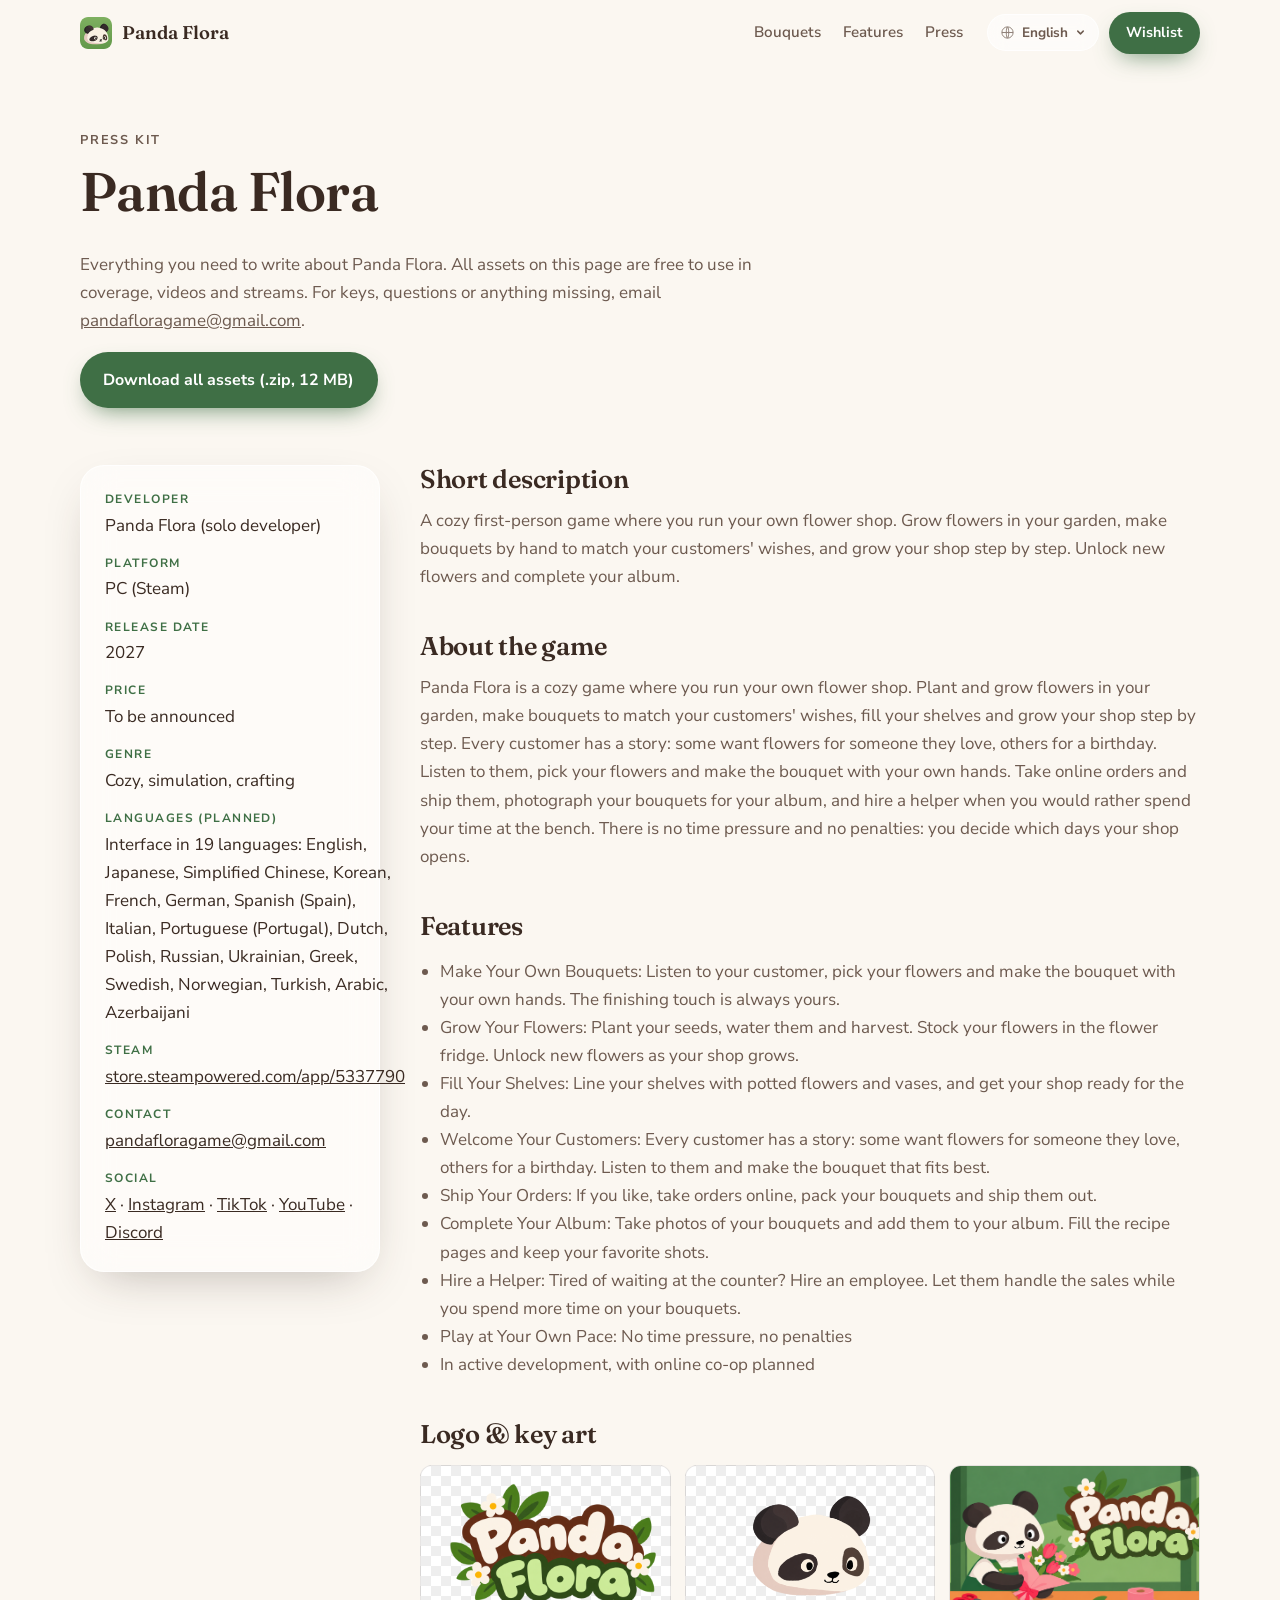
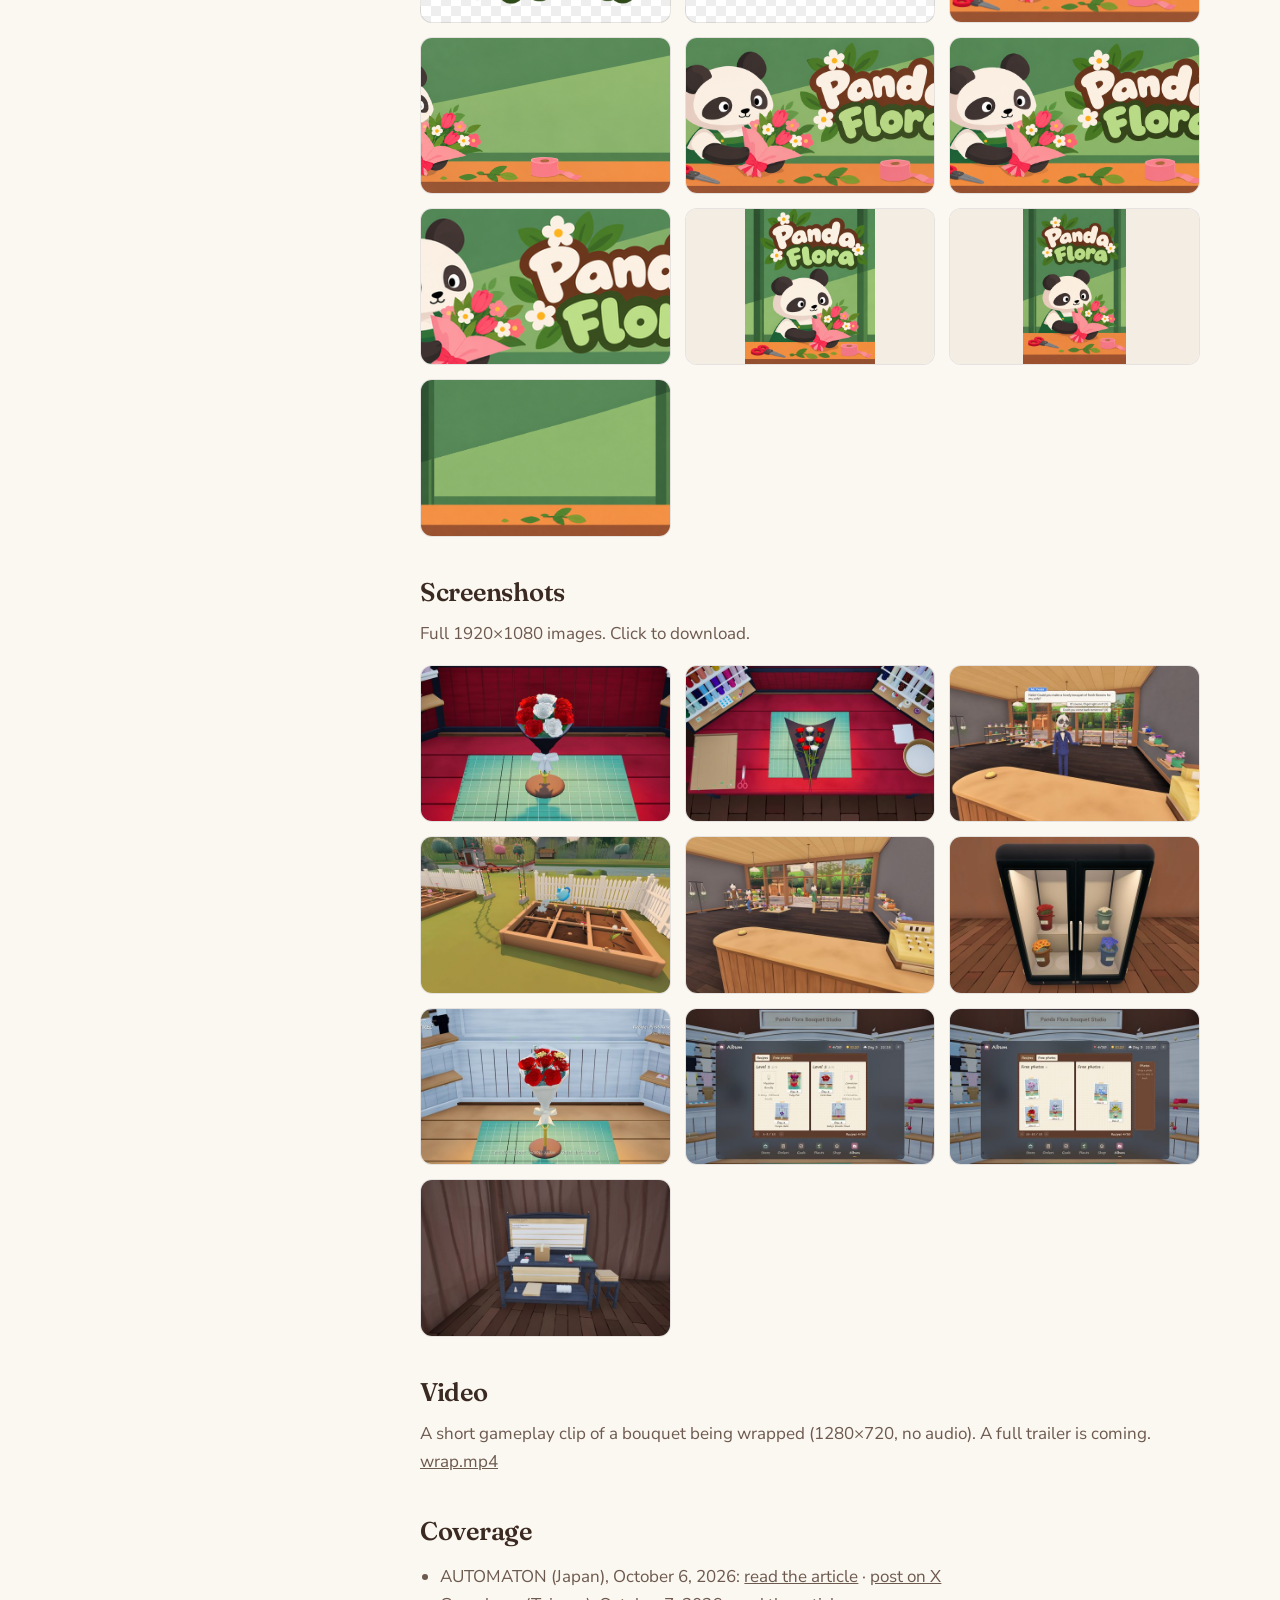
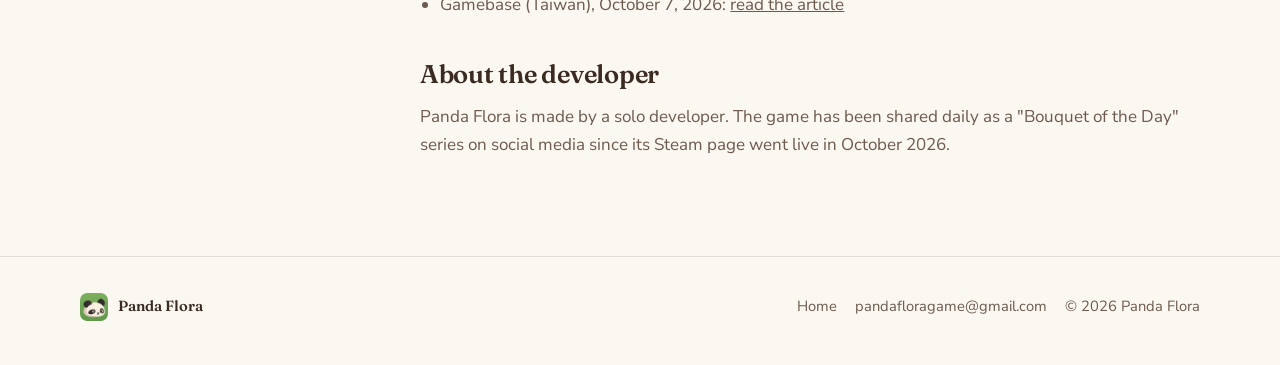
==== commit c41c51f7: "Update site to match the Steam page - Six feature sections with the Steam store videos, plus helper," ====
--- a/press.html
+++ b/press.html
@@ -5,18 +5,18 @@
   <meta name="viewport" content="width=device-width, initial-scale=1">
   <title>Press Kit · Panda Flora</title>
   <meta name="description" content="Press kit for Panda Flora, a cozy first-person flower shop game: fact sheet, description, logos, key art and screenshots.">
-  <link rel="icon" type="image/png" href="assets/img/favicon.png">
+  <link rel="icon" type="image/png" href="assets/img/favicon.png?v=2">
   <link rel="preconnect" href="https://fonts.googleapis.com">
   <link rel="preconnect" href="https://fonts.gstatic.com" crossorigin>
   <link href="https://fonts.googleapis.com/css2?family=Fraunces:opsz,wght@9..144,500;9..144,600&family=Nunito+Sans:opsz,wght@6..12,400;6..12,600;6..12,700&family=Zen+Maru+Gothic:wght@500;700&family=Noto+Sans+TC:wght@400;700&family=Noto+Serif+TC:wght@600&family=Noto+Sans+KR:wght@400;700&family=Noto+Sans+SC:wght@400;700&family=Noto+Serif+SC:wght@600&family=Noto+Sans+Arabic:wght@400;700&family=Noto+Naskh+Arabic:wght@600&display=swap" rel="stylesheet">
-  <link rel="stylesheet" href="assets/css/style.css?v=20261011005419">
+  <link rel="stylesheet" href="assets/css/style.css?v=20261024c">
 </head>
 <body>
 
 <header class="nav is-scrolled">
   <div class="nav__inner">
     <a class="nav__brand" href="index.html" aria-label="Panda Flora home">
-      <img src="assets/img/favicon.png" alt="" width="32" height="32">
+      <img src="assets/img/favicon.png?v=2" alt="" width="32" height="32">
       <span>Panda Flora</span>
     </a>
     <nav class="nav__links" aria-label="Main">
@@ -43,7 +43,7 @@
     <p class="eyebrow" data-i18n="p.eyebrow">Press kit</p>
     <h1 style="font-size: clamp(2.2rem, 5vw, 3.4rem);">Panda Flora</h1>
     <p><span data-i18n="p.intro">Everything you need to write about Panda Flora. All assets on this page are free to use in coverage, videos and streams. For keys, questions or anything missing, email</span> <a href="mailto:pandafloragame@gmail.com">pandafloragame@gmail.com</a>.</p>
-    <p><a class="btn btn--primary" href="assets/presskit/panda-flora-presskit.zip" download data-i18n="p.download">Download all assets (.zip, 16 MB)</a></p>
+    <p><a class="btn btn--primary" href="assets/presskit/panda-flora-presskit.zip" download data-i18n="p.download">Download all assets (.zip, 12 MB)</a></p>
   </section>
 
   <div class="press-grid">
@@ -51,7 +51,7 @@
       <dl>
         <div><dt data-i18n="l.dev">Developer</dt><dd data-i18n="v.dev">Panda Flora (solo developer)</dd></div>
         <div><dt data-i18n="l.platform">Platform</dt><dd>PC (Steam)</dd></div>
-        <div><dt data-i18n="l.release">Release date</dt><dd data-i18n="v.tba">To be announced</dd></div>
+        <div><dt data-i18n="l.release">Release date</dt><dd>2027</dd></div>
         <div><dt data-i18n="l.price">Price</dt><dd data-i18n="v.tba">To be announced</dd></div>
         <div><dt data-i18n="l.genre">Genre</dt><dd data-i18n="v.genre">Cozy, simulation, crafting</dd></div>
         <div><dt data-i18n="l.langs">Languages (planned)</dt><dd><span data-i18n="v.langs">Interface in 19 languages</span>: English, Japanese, Simplified Chinese, Korean, French, German, Spanish (Spain), Italian, Portuguese (Portugal), Dutch, Polish, Russian, Ukrainian, Greek, Swedish, Norwegian, Turkish, Arabic, Azerbaijani</dd></div>
@@ -63,52 +63,51 @@
 
     <div class="press-body">
       <h2 data-i18n="h.short">Short description</h2>
-      <p data-i18n="p.short">A cozy first-person florist game. Grow flowers in your garden, wrap bouquets by hand at your own bench, and run a little flower shop. Unlock 45 flowers, serve customers with special wishes and fill your photo album.</p>
+      <p data-i18n="p.short">A cozy first-person game where you run your own flower shop. Grow flowers in your garden, make bouquets by hand to match your customers' wishes, and grow your shop step by step. Unlock new flowers and complete your album.</p>
 
       <h2 data-i18n="h.about">About the game</h2>
-      <p data-i18n="p.about">Panda Flora is a cozy first-person flower shop game. You grow your own flowers, craft every bouquet by hand at your florist bench, and run a little shop that grows with you. Pick the stems, cut the wrapping paper and tie the ribbon yourself, or arrange flowers in vases, pots, boxes and baskets. Customers each want something different, internet orders need shipping, and every bouquet you are proud of can be photographed and pinned into a scrapbook album.</p>
+      <p data-i18n="p.about">Panda Flora is a cozy game where you run your own flower shop. Plant and grow flowers in your garden, make bouquets to match your customers' wishes, fill your shelves and grow your shop step by step. Every customer has a story: some want flowers for someone they love, others for a birthday. Listen to them, pick your flowers and make the bouquet with your own hands. Take online orders and ship them, photograph your bouquets for your album, and hire a helper when you would rather spend your time at the bench. There is no time pressure and no penalties: you decide which days your shop opens.</p>
 
       <h2 data-i18n="h.features">Features</h2>
       <ul>
-        <li data-i18n="p.f1">Hand-wrapped bouquets: choose flowers, paper and ribbon, every one your own design</li>
-        <li data-i18n="p.f2">45 flowers to grow from seed, unlocked across 15 shop levels</li>
-        <li data-i18n="p.f3">A shop to stock, decorate and expand, with walk-in customers and online orders</li>
-        <li data-i18n="p.f4">A photo album with 45 recipe pages and free scrapbook pages</li>
+        <li data-i18n="p.f1">Make Your Own Bouquets: Listen to your customer, pick your flowers and make the bouquet with your own hands. The finishing touch is always yours.</li>
+        <li data-i18n="p.f2">Grow Your Flowers: Plant your seeds, water them and harvest. Stock your flowers in the flower fridge. Unlock new flowers as your shop grows.</li>
+        <li data-i18n="p.f3">Fill Your Shelves: Line your shelves with potted flowers and vases, and get your shop ready for the day.</li>
+        <li data-i18n="p.f4">Welcome Your Customers: Every customer has a story: some want flowers for someone they love, others for a birthday. Listen to them and make the bouquet that fits best.</li>
+        <li data-i18n="p.f5">Ship Your Orders: If you like, take orders online, pack your bouquets and ship them out.</li>
+        <li data-i18n="p.f6">Complete Your Album: Take photos of your bouquets and add them to your album. Fill the recipe pages and keep your favorite shots.</li>
+        <li data-i18n="p.x1">Hire a Helper: Tired of waiting at the counter? Hire an employee. Let them handle the sales while you spend more time on your bouquets.</li>
+        <li data-i18n="p.x3">Play at Your Own Pace: No time pressure, no penalties</li>
         <li data-i18n="p.coop">In active development, with online co-op planned</li>
       </ul>
 
       <h2 data-i18n="h.logo">Logo &amp; key art</h2>
       <div class="asset-grid">
-        <a class="logo-tile" href="assets/img/press/panda-flora-logo-1280x720.png" download><img src="assets/img/logo.png" alt="Panda Flora logo (transparent)" loading="lazy"></a>
-        <a class="logo-tile" href="assets/img/press/panda-flora-icon-256.png" download><img src="assets/img/press/panda-flora-icon-256.png" alt="App icon 256×256" loading="lazy"></a>
-        <a href="assets/img/capsule.jpg" download><img src="assets/img/capsule.jpg" alt="Main capsule 1232×706" loading="lazy"></a>
-        <a href="assets/img/hero.jpg" download><img src="assets/img/hero.jpg" alt="Wide key art" loading="lazy"></a>
-        <a href="assets/img/press/panda-flora-header-920x430.png" download><img src="assets/img/press/panda-flora-header-920x430.png" alt="Header capsule 920×430" loading="lazy"></a>
-        <a href="assets/img/press/panda-flora-small-462x174.png" download><img src="assets/img/press/panda-flora-small-462x174.png" alt="Small capsule 462×174" loading="lazy"></a>
-        <a href="assets/img/press/panda-flora-vertical-748x896.png" download><img src="assets/img/press/panda-flora-vertical-748x896.png" alt="Vertical capsule 748×896" loading="lazy" style="object-fit:contain;background:#f4ede3"></a>
-        <a href="assets/img/press/panda-flora-library-600x900.png" download><img src="assets/img/press/panda-flora-library-600x900.png" alt="Library capsule 600×900" loading="lazy" style="object-fit:contain;background:#f4ede3"></a>
-        <a href="assets/img/press/panda-flora-background-1438x810.png" download><img src="assets/img/press/panda-flora-background-1438x810.png" alt="Shop background 1438×810" loading="lazy"></a>
+        <a class="logo-tile" href="assets/img/press/kit-logo-1280x720.png" download><img src="assets/img/press/kit-logo-1280x720.png" alt="Logo 1280×720 (transparent)" loading="lazy"></a>
+        <a class="logo-tile" href="assets/img/press/kit-icon-256.png" download><img src="assets/img/press/kit-icon-256.png" alt="Icon 256×256" loading="lazy"></a>
+        <a href="assets/img/press/kit-capsule-1232x706.png" download><img src="assets/img/press/kit-capsule-1232x706.png" alt="Main capsule 1232×706" loading="lazy"></a>
+        <a href="assets/img/press/kit-key-art-3840x1240.png" download><img src="assets/img/press/kit-key-art-3840x1240.png" alt="Key art 3840×1240" loading="lazy"></a>
+        <a href="assets/img/press/kit-header-920x430.png" download><img src="assets/img/press/kit-header-920x430.png" alt="Header capsule 920×430" loading="lazy"></a>
+        <a href="assets/img/press/kit-header-920x430-b.png" download><img src="assets/img/press/kit-header-920x430-b.png" alt="Header capsule 920×430 (alt)" loading="lazy"></a>
+        <a href="assets/img/press/kit-small-462x174.png" download><img src="assets/img/press/kit-small-462x174.png" alt="Small capsule 462×174" loading="lazy"></a>
+        <a href="assets/img/press/kit-vertical-748x896.png" download><img src="assets/img/press/kit-vertical-748x896.png" alt="Vertical capsule 748×896" loading="lazy" style="object-fit:contain;background:#f4ede3"></a>
+        <a href="assets/img/press/kit-library-600x900.png" download><img src="assets/img/press/kit-library-600x900.png" alt="Library capsule 600×900" loading="lazy" style="object-fit:contain;background:#f4ede3"></a>
+        <a href="assets/img/press/kit-background-1438x810.png" download><img src="assets/img/press/kit-background-1438x810.png" alt="Background 1438×810" loading="lazy"></a>
       </div>
 
       <h2 data-i18n="h.shots">Screenshots</h2>
       <p data-i18n="p.shotsnote">Full 1920×1080 images. Click to download.</p>
       <div class="asset-grid">
-        <a href="assets/img/press/ss-01.jpg" download><img src="assets/img/press/ss-01-thumb.jpg" alt="The florist bench outside the shop" loading="lazy"></a>
-        <a href="assets/img/press/ss-02.jpg" download><img src="assets/img/press/ss-02-thumb.jpg" alt="A raised garden bed with tulips and daisies" loading="lazy"></a>
-        <a href="assets/img/press/ss-03.jpg" download><img src="assets/img/press/ss-03-thumb.jpg" alt="Inside the flower shop with stocked shelves" loading="lazy"></a>
-        <a href="assets/img/press/ss-04.jpg" download><img src="assets/img/press/ss-04-thumb.jpg" alt="Photo mode on a bouquet of red roses" loading="lazy"></a>
-        <a href="assets/img/press/ss-05.jpg" download><img src="assets/img/press/ss-05-thumb.jpg" alt="Photo album recipe pages" loading="lazy"></a>
-        <a href="assets/img/press/ss-06.jpg" download><img src="assets/img/press/ss-06-thumb.jpg" alt="Photo album free photo pages" loading="lazy"></a>
-        <a href="assets/img/press/ss-07.jpg" download><img src="assets/img/press/ss-07-thumb.jpg" alt="The order desk" loading="lazy"></a>
-        <a href="assets/img/press/ss-08.jpg" download><img src="assets/img/press/ss-08-thumb.jpg" alt="The shop interior at dusk" loading="lazy"></a>
-      </div>
-
-      <h2 data-i18n="h.bench">At the bench</h2>
-      <div class="asset-grid">
-        <a href="assets/img/shots/wrap-day9.jpg" download><img src="assets/img/shots/wrap-day9.jpg" alt="Arranging roses and wheat in black wrapping paper" loading="lazy"></a>
-        <a href="assets/img/shots/cut-paper.jpg" download><img src="assets/img/shots/cut-paper.jpg" alt="Cutting wrapping paper at the bench" loading="lazy"></a>
-        <a href="assets/img/shots/arrange.jpg" download><img src="assets/img/shots/arrange.jpg" alt="Arranging roses in a paper cone" loading="lazy"></a>
-        <a href="assets/img/shots/top-view.jpg" download><img src="assets/img/shots/top-view.jpg" alt="A finished bouquet in black and gold paper" loading="lazy"></a>
+        <a href="assets/img/press/ss-01.jpg?v=3" download><img src="assets/img/press/ss-01-thumb.jpg?v=3" alt="A finished bouquet of red and white roses on the stand" loading="lazy"></a>
+        <a href="assets/img/press/ss-02.jpg?v=3" download><img src="assets/img/press/ss-02-thumb.jpg?v=3" alt="Arranging red and white roses in black paper" loading="lazy"></a>
+        <a href="assets/img/press/ss-03.jpg?v=3" download><img src="assets/img/press/ss-03-thumb.jpg?v=3" alt="Mr. Panda asks for a bouquet at the counter" loading="lazy"></a>
+        <a href="assets/img/press/ss-04.jpg?v=3" download><img src="assets/img/press/ss-04-thumb.jpg?v=3" alt="The garden beds outside the shop" loading="lazy"></a>
+        <a href="assets/img/press/ss-05.jpg?v=3" download><img src="assets/img/press/ss-05-thumb.jpg?v=3" alt="Customers browsing the shop" loading="lazy"></a>
+        <a href="assets/img/press/ss-06.jpg?v=3" download><img src="assets/img/press/ss-06-thumb.jpg?v=3" alt="The flower fridge" loading="lazy"></a>
+        <a href="assets/img/press/ss-07.jpg?v=3" download><img src="assets/img/press/ss-07-thumb.jpg?v=3" alt="A bouquet of red roses in white paper" loading="lazy"></a>
+        <a href="assets/img/press/ss-08.jpg?v=3" download><img src="assets/img/press/ss-08-thumb.jpg?v=3" alt="Photo album recipe pages" loading="lazy"></a>
+        <a href="assets/img/press/ss-09.jpg?v=3" download><img src="assets/img/press/ss-09-thumb.jpg?v=3" alt="Photo album free photo pages" loading="lazy"></a>
+        <a href="assets/img/press/ss-10.jpg?v=3" download><img src="assets/img/press/ss-10-thumb.jpg?v=3" alt="The shipping desk" loading="lazy"></a>
       </div>
 
       <h2 data-i18n="h.video">Video</h2>
@@ -129,7 +128,7 @@
 <footer class="footer" style="margin-top: 80px;">
   <div class="wrap footer__inner">
     <div class="footer__brand">
-      <img src="assets/img/favicon.png" alt="" width="28" height="28">
+      <img src="assets/img/favicon.png?v=2" alt="" width="28" height="28">
       <span>Panda Flora</span>
     </div>
     <div class="footer__meta">
@@ -140,9 +139,9 @@
   </div>
 </footer>
 
-<script src="assets/js/i18n.js?v=20261011005419"></script>
-<script src="assets/js/i18n-press.js?v=20261011005419"></script>
-<script src="assets/js/main.js?v=20261011005419"></script>
+<script src="assets/js/i18n.js?v=20261024c"></script>
+<script src="assets/js/i18n-press.js?v=20261024c"></script>
+<script src="assets/js/main.js?v=20261024c"></script>
 <script data-goatcounter="https://pandaflora.goatcounter.com/count" async src="//gc.zgo.at/count.js"></script>
 </body>
 </html>
--- a/assets/css/style.css
+++ b/assets/css/style.css
@@ -147,7 +147,7 @@
 
 /* Hero */
 .hero { position: relative; min-height: min(92vh, 860px); display: grid; place-items: center; padding: 110px 16px 70px; overflow: hidden; isolation: isolate; }
-.hero__bg { position: absolute; inset: 0; z-index: -2; background: url("../img/hero.jpg") center bottom / cover no-repeat; }
+.hero__bg { position: absolute; inset: 0; z-index: -2; background: url("../img/hero.jpg?v=2") center bottom / cover no-repeat; }
 .hero::after { content: ""; position: absolute; inset: 0; z-index: -1; pointer-events: none; background: var(--hero-tint), radial-gradient(ellipse at center, rgba(var(--bg-rgb), .35) 0%, rgba(var(--bg-rgb), .1) 45%, rgba(var(--bg-rgb), 0) 70%), linear-gradient(to bottom, rgba(var(--bg-rgb), 0) 90%, var(--cream) 100%); }
 .hero__content { position: relative; z-index: 1; text-align: center; max-width: 580px; padding: 28px 28px 24px; border-radius: 28px; background: var(--card-bg); border: 1px solid var(--card-border); backdrop-filter: blur(16px) saturate(1.15); -webkit-backdrop-filter: blur(16px) saturate(1.15); box-shadow: var(--shadow); }
 .hero__logo { width: min(340px, 72%); height: auto; margin: 0 auto 10px; filter: drop-shadow(0 8px 16px rgba(58, 42, 34, .25)); }
@@ -210,6 +210,20 @@
 .feature--flip .feature__img { order: 2; }
 .feature__num { display: inline-block; font-family: var(--serif); font-size: .95rem; color: var(--rose); font-weight: 600; margin-bottom: .6em; padding: .2em .7em; border: 1px solid var(--rose); border-radius: 999px; }
 .feature__text p { color: var(--ink-soft); }
+
+/* Discord banner under the dev note */
+.discord-banner { display: block; margin-top: clamp(24px, 4vw, 40px); }
+.discord-banner img { width: 100%; height: auto; border-radius: calc(var(--radius) + 6px); box-shadow: var(--shadow); transition: transform .2s; }
+.discord-banner:hover img { transform: translateY(-2px); }
+
+/* Smaller features */
+.extras { padding-top: 0; }
+.extras__grid { display: grid; grid-template-columns: repeat(3, 1fr); gap: clamp(16px, 2.5vw, 28px); }
+.extra { padding: 26px 24px; }
+.extra h3 { margin-bottom: .5em; }
+.extra p, .extra li { color: var(--ink-soft); }
+.extra ul { margin: 0; padding-left: 1.1em; }
+.extra li + li { margin-top: .35em; }
 
 /* CTA band */
 .cta-band { padding-top: 0; }
@@ -276,8 +290,8 @@
 @media (max-width: 860px) {
   .nav__links { display: none; }
   .nav__actions { margin-left: auto; }
-  .gameplay__grid, .feature, .feature--flip, .cta-band__card, .press-grid { grid-template-columns: 1fr; }
-  .feature--flip .feature__img { order: 0; }
+  .gameplay__grid, .feature, .feature--flip, .cta-band__card, .press-grid, .extras__grid { grid-template-columns: 1fr; }
+  .feature .feature__img, .feature--flip .feature__img { order: 2; }
   .steamcard { width: 100%; }
   .facts { position: static; }
 }
